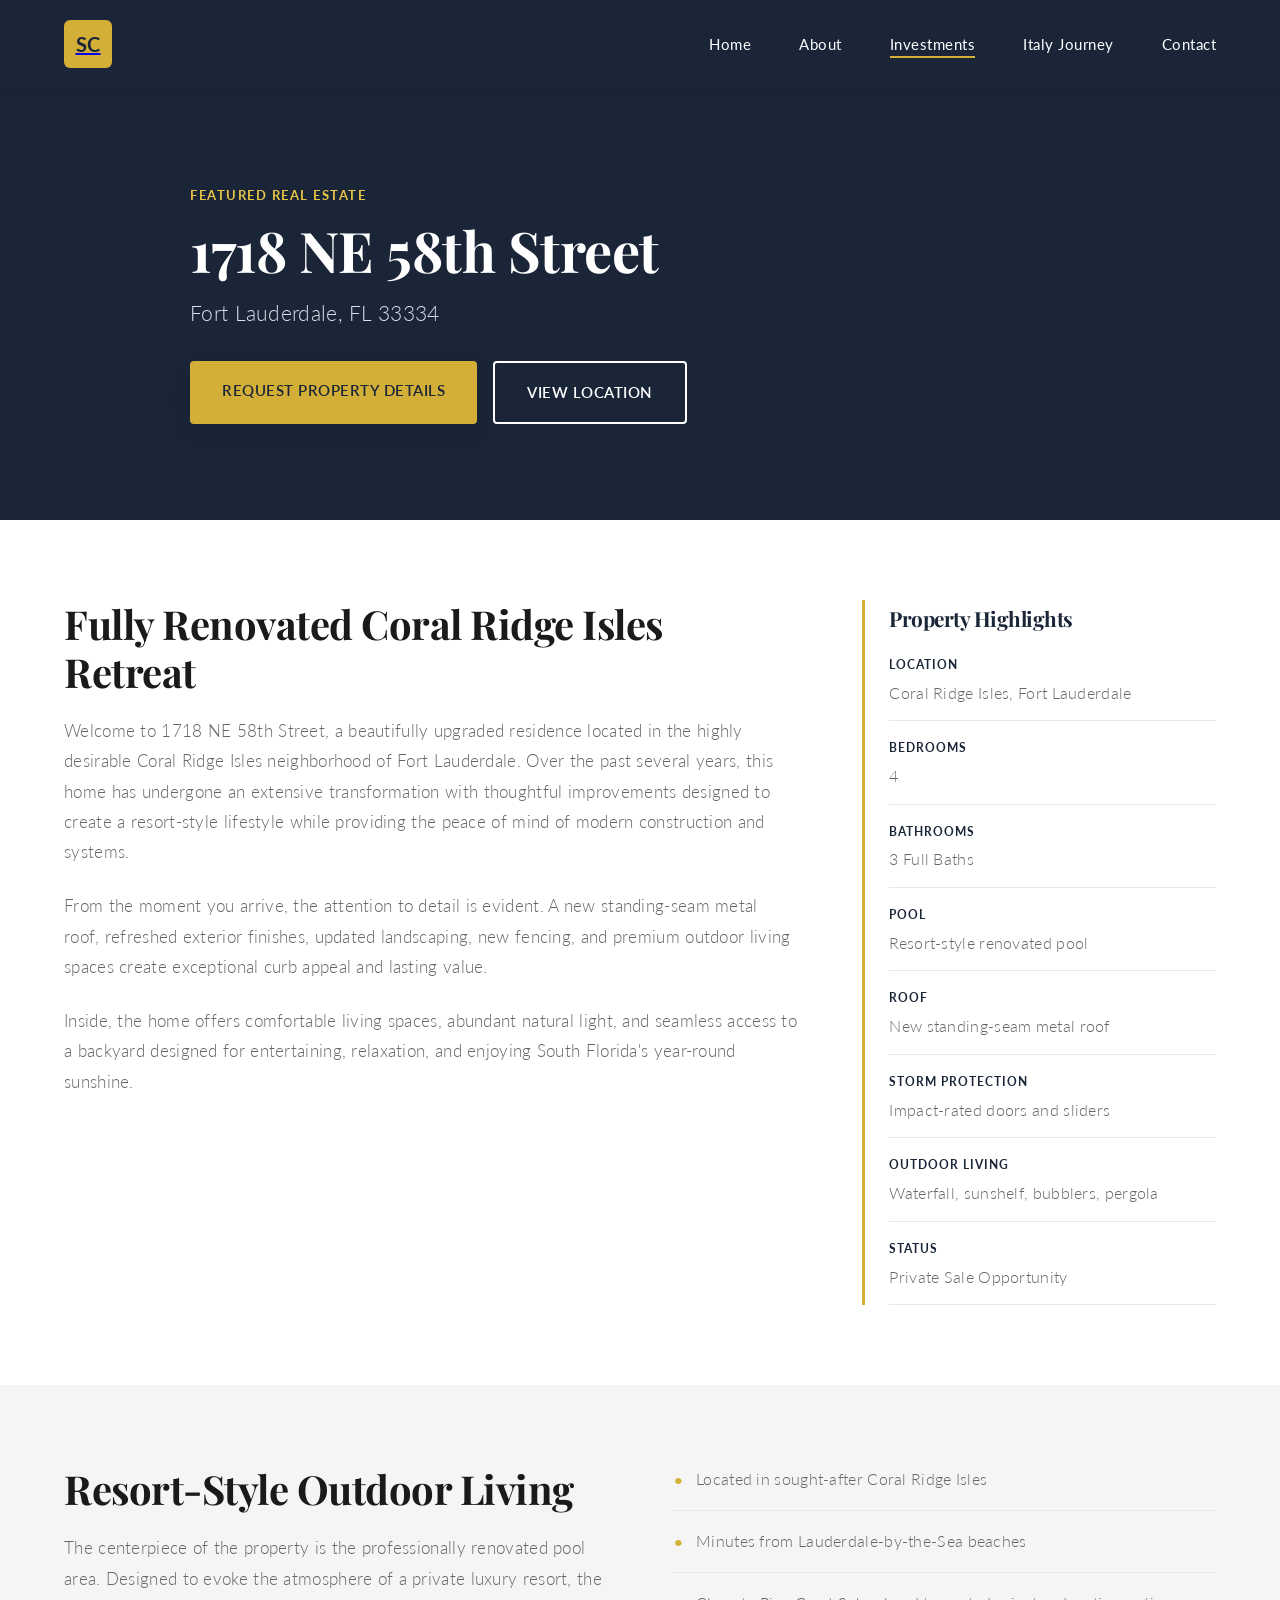
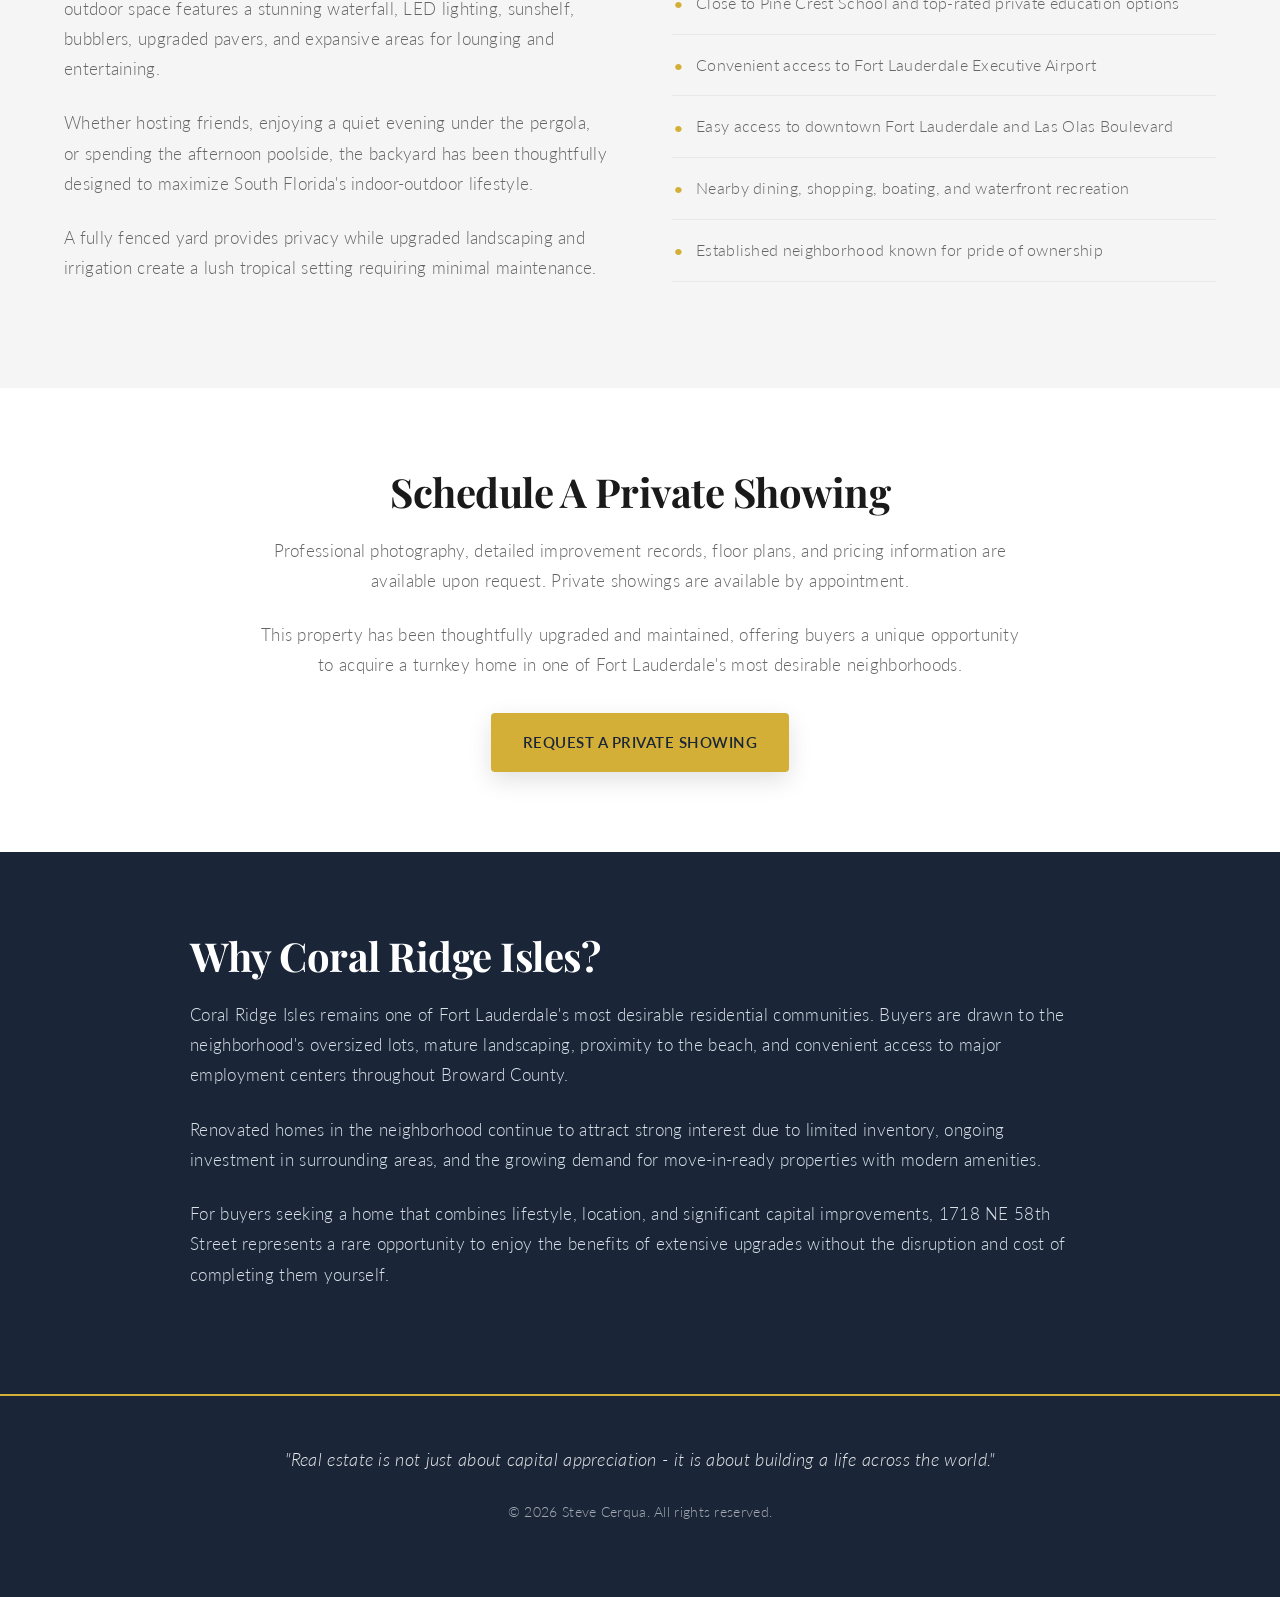
==== 1718-ne-58th-street.html @ 85df6f7d "Refine featured property page" ====
<!DOCTYPE html>
<html lang="en">
<head>
    <meta charset="UTF-8">
    <meta name="viewport" content="width=device-width, initial-scale=1.0">
    <meta name="description" content="Featured real estate at 1718 NE 58th Street, Fort Lauderdale, FL 33334.">
    <title>1718 NE 58th Street | Fort Lauderdale, FL</title>
    <link rel="stylesheet" href="style.css">
    <link href="https://fonts.googleapis.com/css2?family=Playfair+Display:wght@600;700&family=Lato:wght@300;400;700&display=swap" rel="stylesheet">
</head>
<body>
<header class="header">
    <nav class="navbar" aria-label="Main navigation">
        <a href="index.html" class="logo" aria-label="Steve Cerqua home"><span class="logo-text">SC</span></a>
        <ul class="nav-menu">
            <li><a href="index.html" class="nav-link">Home</a></li>
            <li><a href="about.html" class="nav-link">About</a></li>
            <li><a href="investments.html" class="nav-link active">Investments</a></li>
            <li><a href="italy.html" class="nav-link">Italy Journey</a></li>
            <li><a href="contact.html" class="nav-link">Contact</a></li>
        </ul>
    </nav>
</header>
<main>
    <section class="property-hero">
        <div class="section-container property-hero-content">
            <p class="eyebrow">Featured Real Estate</p>
            <h1>1718 NE 58th Street</h1>
            <p class="property-address">Fort Lauderdale, FL 33334</p>
            <div class="property-actions">
                <a href="mailto:scerqua@gmail.com?subject=Inquiry%20for%201718%20NE%2058th%20Street" class="btn btn-primary">Request Property Details</a>
                <a href="https://www.google.com/maps/search/?api=1&query=1718+NE+58th+Street%2C+Fort+Lauderdale%2C+FL+33334" class="btn btn-secondary" target="_blank" rel="noopener noreferrer">View Location</a>
            </div>
        </div>
    </section>
    <section class="property-overview">
        <div class="section-container property-overview-grid">
            <div>
                <h2>Fully Renovated Coral Ridge Isles Retreat</h2>
                <p>Welcome to 1718 NE 58th Street, a beautifully upgraded residence located in the highly desirable Coral Ridge Isles neighborhood of Fort Lauderdale. Over the past several years, this home has undergone an extensive transformation with thoughtful improvements designed to create a resort-style lifestyle while providing the peace of mind of modern construction and systems.</p>
                <p>From the moment you arrive, the attention to detail is evident. A new standing-seam metal roof, refreshed exterior finishes, updated landscaping, new fencing, and premium outdoor living spaces create exceptional curb appeal and lasting value.</p>
                <p>Inside, the home offers comfortable living spaces, abundant natural light, and seamless access to a backyard designed for entertaining, relaxation, and enjoying South Florida's year-round sunshine.</p>
            </div>
            <aside class="property-facts" aria-label="Property facts">
                <h3>Property Highlights</h3>
                <dl>
                    <div><dt>Location</dt><dd>Coral Ridge Isles, Fort Lauderdale</dd></div>
                    <div><dt>Bedrooms</dt><dd>4</dd></div>
                    <div><dt>Bathrooms</dt><dd>3 Full Baths</dd></div>
                    <div><dt>Pool</dt><dd>Resort-style renovated pool</dd></div>
                    <div><dt>Roof</dt><dd>New standing-seam metal roof</dd></div>
                    <div><dt>Storm Protection</dt><dd>Impact-rated doors and sliders</dd></div>
                    <div><dt>Outdoor Living</dt><dd>Waterfall, sunshelf, bubblers, pergola</dd></div>
                    <div><dt>Status</dt><dd>Private Sale Opportunity</dd></div>
                </dl>
            </aside>
        </div>
    </section>
    <section class="property-location">
        <div class="section-container property-location-grid">
            <div>
<h2>Resort-Style Outdoor Living</h2>

<p>
The centerpiece of the property is the professionally renovated pool area. Designed to evoke the atmosphere of a private luxury resort, the outdoor space features a stunning waterfall, LED lighting, sunshelf, bubblers, upgraded pavers, and expansive areas for lounging and entertaining.
</p>

<p>
Whether hosting friends, enjoying a quiet evening under the pergola, or spending the afternoon poolside, the backyard has been thoughtfully designed to maximize South Florida's indoor-outdoor lifestyle.
</p>

<p>
A fully fenced yard provides privacy while upgraded landscaping and irrigation create a lush tropical setting requiring minimal maintenance.
</p>
 </div>
<ul class="location-points">
    <li>Located in sought-after Coral Ridge Isles</li>
    <li>Minutes from Lauderdale-by-the-Sea beaches</li>
    <li>Close to Pine Crest School and top-rated private education options</li>
    <li>Convenient access to Fort Lauderdale Executive Airport</li>
    <li>Easy access to downtown Fort Lauderdale and Las Olas Boulevard</li>
    <li>Nearby dining, shopping, boating, and waterfront recreation</li>
    <li>Established neighborhood known for pride of ownership</li>
</ul>
        </div>
    </section>
    <section class="property-inquiry">
        <div class="section-container property-inquiry-content">
            <h2>Schedule A Private Showing</h2>
            <p>Professional photography, detailed improvement records, floor plans, and pricing information are available upon request. Private showings are available by appointment.</p>
            <p>This property has been thoughtfully upgraded and maintained, offering buyers a unique opportunity to acquire a turnkey home in one of Fort Lauderdale's most desirable neighborhoods.</p>
            <a href="mailto:scerqua@gmail.com?subject=Private%20Showing%20Request%20for%201718%20NE%2058th%20Street" class="btn btn-primary">Request a Private Showing</a>
        </div>
    </section>

    <section class="property-investment">
        <div class="section-container property-investment-content">
            <h2>Why Coral Ridge Isles?</h2>
            <p>Coral Ridge Isles remains one of Fort Lauderdale's most desirable residential communities. Buyers are drawn to the neighborhood's oversized lots, mature landscaping, proximity to the beach, and convenient access to major employment centers throughout Broward County.</p>
            <p>Renovated homes in the neighborhood continue to attract strong interest due to limited inventory, ongoing investment in surrounding areas, and the growing demand for move-in-ready properties with modern amenities.</p>
            <p>For buyers seeking a home that combines lifestyle, location, and significant capital improvements, 1718 NE 58th Street represents a rare opportunity to enjoy the benefits of extensive upgrades without the disruption and cost of completing them yourself.</p>
        </div>
    </section>


</main>
<footer class="footer">
    <div class="section-container footer-content">
        <p class="footer-quote">"Real estate is not just about capital appreciation - it is about building a life across the world."</p>
        <p class="footer-copyright">&copy; 2026 Steve Cerqua. All rights reserved.</p>
    </div>
</footer>
</body>
</html>
---- style.css ----
/* ============================================
   MODERN LUXURY EXECUTIVE HOMEPAGE
   ============================================ */

:root {
    --primary-dark: #1a2638;
    --primary-light: #2d3e50;
    --accent-gold: #d4af37;
    --accent-light-gold: #e8c547;
    --text-dark: #1a1a1a;
    --text-light: #666666;
    --text-white: #ffffff;
    --bg-light: #f9f9f9;
    --bg-white: #ffffff;
    --border-light: #e8e8e8;
    --shadow-sm: 0 2px 8px rgba(0, 0, 0, 0.08);
    --shadow-md: 0 8px 24px rgba(0, 0, 0, 0.12);
    --shadow-lg: 0 16px 48px rgba(0, 0, 0, 0.16);
    --transition: all 0.3s cubic-bezier(0.25, 0.46, 0.45, 0.94);
}

* {
    margin: 0;
    padding: 0;
    box-sizing: border-box;
}

html {
    scroll-behavior: smooth;
}

body {
    font-family: 'Lato', -apple-system, BlinkMacSystemFont, 'Segoe UI', sans-serif;
    line-height: 1.8;
    color: var(--text-dark);
    background: var(--bg-white);
    font-weight: 300;
    letter-spacing: 0.3px;
}

/* ============================================
   TYPOGRAPHY
   ============================================ */

h1, h2, h3, h4, h5, h6 {
    font-family: 'Playfair Display', serif;
    font-weight: 700;
    letter-spacing: -0.5px;
    color: var(--text-dark);
}

h1 {
    font-size: 3.5rem;
    line-height: 1.1;
    margin-bottom: 1.5rem;
    font-weight: 700;
}

h2 {
    font-size: 2.5rem;
    line-height: 1.2;
    margin-bottom: 2rem;
    font-weight: 700;
}

h3 {
    font-size: 1.5rem;
    margin-bottom: 1rem;
    font-weight: 700;
}

p {
    color: var(--text-light);
    margin-bottom: 1.5rem;
}

/* ============================================
   HEADER & NAVIGATION
   ============================================ */

.header {
    background: var(--primary-dark);
    position: sticky;
    top: 0;
    z-index: 1000;
    box-shadow: var(--shadow-sm);
}

.navbar {
    display: flex;
    justify-content: space-between;
    align-items: center;
    padding: 1.25rem 4rem;
    max-width: 1400px;
    margin: 0 auto;
}

.logo {
    display: flex;
    align-items: center;
    justify-content: center;
    width: 48px;
    height: 48px;
    background: var(--accent-gold);
    border-radius: 6px;
    font-weight: 700;
    cursor: pointer;
    transition: var(--transition);
}

.logo:hover {
    background: var(--accent-light-gold);
    transform: translateY(-2px);
    box-shadow: var(--shadow-md);
}

.logo-text {
    color: var(--primary-dark);
    font-size: 1.25rem;
    letter-spacing: 0.5px;
}

.nav-menu {
    display: flex;
    list-style: none;
    gap: 3rem;
    align-items: center;
}

.nav-link {
    color: var(--text-white);
    text-decoration: none;
    font-size: 0.95rem;
    font-weight: 400;
    letter-spacing: 0.5px;
    position: relative;
    transition: var(--transition);
}

.nav-link::after {
    content: '';
    position: absolute;
    bottom: -5px;
    left: 0;
    width: 0;
    height: 2px;
    background: var(--accent-gold);
    transition: var(--transition);
}

.nav-link:hover::after,
.nav-link.active::after {
    width: 100%;
}

.nav-link:hover {
    color: var(--accent-gold);
}

/* ============================================
   HERO SECTION
   ============================================ */

.hero {
    background: linear-gradient(135deg, #f9f9f9 0%, #ffffff 100%);
    padding: 6rem 4rem;
    min-height: 100vh;
    display: flex;
    align-items: center;
    justify-content: center;
}

.hero-content {
    display: grid;
    grid-template-columns: 1fr 1fr;
    gap: 4rem;
    max-width: 1400px;
    width: 100%;
    align-items: center;
}

.hero-text {
    z-index: 10;
}

.tagline {
    font-size: 0.9rem;
    font-weight: 400;
    letter-spacing: 2px;
    text-transform: uppercase;
    color: var(--accent-gold);
    margin-bottom: 1rem;
}

.subtitle {
    font-size: 1.3rem;
    line-height: 1.6;
    color: var(--text-dark);
    margin-bottom: 1.5rem;
    font-weight: 400;
}

.description {
    font-size: 1.05rem;
    line-height: 1.9;
    color: var(--text-light);
    margin-bottom: 2.5rem;
    max-width: 550px;
}

.hero-buttons {
    display: flex;
    gap: 1.5rem;
    flex-wrap: wrap;
    margin-top: 2.5rem;
}

.btn {
    display: inline-block;
    padding: 1rem 2rem;
    font-size: 0.95rem;
    font-weight: 600;
    letter-spacing: 0.5px;
    text-decoration: none;
    border-radius: 4px;
    transition: var(--transition);
    cursor: pointer;
    border: none;
    text-transform: uppercase;
}

.btn-primary {
    background: var(--accent-gold);
    color: var(--primary-dark);
    box-shadow: var(--shadow-md);
}

.btn-primary:hover {
    background: var(--accent-light-gold);
    transform: translateY(-3px);
    box-shadow: var(--shadow-lg);
}

.btn-secondary {
    background: transparent;
    color: var(--primary-dark);
    border: 2px solid var(--primary-dark);
}

.btn-secondary:hover {
    background: var(--primary-dark);
    color: var(--text-white);
    transform: translateY(-3px);
}

.hero-image-container {
    position: relative;
    display: flex;
    justify-content: center;
    align-items: center;
}

.image-frame {
    position: relative;
    width: 100%;
    aspect-ratio: 3 / 4;
    max-width: 380px;
}

.image-frame::before {
    content: '';
    position: absolute;
    inset: 0;
    background: var(--accent-gold);
    transform: translate(12px, 12px);
    z-index: -1;
}

.image-frame::after {
    content: '';
    position: absolute;
    inset: -3px;
    border: 2px solid var(--accent-gold);
    opacity: 0.3;
    z-index: -1;
}

.hero-image {
    width: 100%;
    height: 100%;
    object-fit: cover;
    border-radius: 2px;
    box-shadow: var(--shadow-lg);
    display: block;
}

/* ============================================
   SECTIONS
   ============================================ */

.section-container {
    max-width: 1200px;
    margin: 0 auto;
}

.about, .expertise, .ventures {
    padding: 5rem 4rem;
}

.about {
    background: var(--bg-white);
}

.expertise {
    background: #f5f5f5;
}

.ventures {
    background: var(--bg-white);
}

.section-title {
    font-size: 2.5rem;
    text-align: center;
    margin-bottom: 3rem;
    position: relative;
    padding-bottom: 1.5rem;
}

.section-title::after {
    content: '';
    position: absolute;
    bottom: 0;
    left: 50%;
    transform: translateX(-50%);
    width: 60px;
    height: 3px;
    background: var(--accent-gold);
}

/* ============================================
   ABOUT SECTION
   ============================================ */

.about-intro {
    font-size: 1.2rem;
    font-weight: 400;
    color: var(--text-dark);
    margin-bottom: 2rem;
    line-height: 1.9;
}

.about-content p {
    font-size: 1rem;
    line-height: 1.9;
}

/* ============================================
   EXPERTISE SECTION
   ============================================ */

.expertise-grid {
    display: grid;
    grid-template-columns: repeat(auto-fit, minmax(280px, 1fr));
    gap: 2rem;
}

.expertise-card {
    background: var(--bg-white);
    padding: 2.5rem;
    border-radius: 8px;
    text-align: center;
    box-shadow: var(--shadow-sm);
    transition: var(--transition);
    border-top: 3px solid transparent;
}

.expertise-card:hover {
    border-top-color: var(--accent-gold);
    transform: translateY(-8px);
    box-shadow: var(--shadow-md);
}

.expertise-icon {
    font-size: 2.5rem;
    margin-bottom: 1rem;
    display: block;
}

.expertise-card h3 {
    font-size: 1.3rem;
    margin-bottom: 1rem;
    color: var(--primary-dark);
}

.expertise-card p {
    font-size: 0.95rem;
    line-height: 1.8;
    color: var(--text-light);
}

/* ============================================
   VENTURES SECTION
   ============================================ */

.ventures-grid {
    display: grid;
    grid-template-columns: repeat(auto-fit, minmax(320px, 1fr));
    gap: 2.5rem;
}

.venture-card {
    background: linear-gradient(135deg, var(--bg-white) 0%, #fafafa 100%);
    padding: 3rem;
    border-radius: 8px;
    box-shadow: var(--shadow-sm);
    transition: var(--transition);
    position: relative;
    overflow: hidden;
}

.venture-card::before {
    content: '';
    position: absolute;
    top: 0;
    left: 0;
    width: 4px;
    height: 100%;
    background: var(--accent-gold);
    transition: var(--transition);
}

.venture-card:hover {
    transform: translateY(-8px);
    box-shadow: var(--shadow-md);
}

.venture-card:hover::before {
    width: 100%;
    opacity: 0.05;
}

.venture-card h3 {
    font-size: 1.4rem;
    margin-bottom: 0.5rem;
    color: var(--primary-dark);
}

.location-subtitle {
    font-size: 0.85rem;
    color: var(--accent-gold);
    text-transform: uppercase;
    letter-spacing: 1px;
    margin-bottom: 1.5rem;
    font-weight: 600;
}

.venture-card p {
    font-size: 0.95rem;
    line-height: 1.8;
    color: var(--text-light);
}

/* ============================================
   CTA SECTION
   ============================================ */

.cta-section {
    background: linear-gradient(135deg, var(--primary-dark) 0%, var(--primary-light) 100%);
    padding: 4rem;
    text-align: center;
}

.cta-content {
    max-width: 800px;
    margin: 0 auto;
}

.cta-content h2 {
    color: var(--text-white);
    margin-bottom: 1rem;
}

.cta-content p {
    color: rgba(255, 255, 255, 0.8);
    font-size: 1.1rem;
    margin-bottom: 2rem;
}

/* ============================================
   FOOTER
   ============================================ */

.footer {
    background: var(--primary-dark);
    color: var(--text-white);
    padding: 3rem 4rem;
    border-top: 2px solid var(--accent-gold);
}

.footer-content {
    text-align: center;
}

.footer-quote {
    font-size: 1.1rem;
    font-style: italic;
    color: rgba(255, 255, 255, 0.9);
    margin-bottom: 1.5rem;
    line-height: 1.8;
}

.footer-copyright {
    font-size: 0.9rem;
    color: rgba(255, 255, 255, 0.6);
}

/* ============================================
   PAGE HERO SECTIONS
   ============================================ */

.page-hero {
    background: linear-gradient(135deg, var(--primary-light) 0%, var(--primary-dark) 100%);
    padding: 4rem;
    text-align: center;
    color: var(--text-white);
    min-height: 300px;
    display: flex;
    align-items: center;
    justify-content: center;
}

.page-hero h1 {
    color: var(--text-white);
    margin-bottom: 1rem;
    font-size: 2.8rem;
}

.page-subtitle {
    font-size: 1.2rem;
    color: rgba(255, 255, 255, 0.9);
    max-width: 700px;
    margin: 0 auto;
    line-height: 1.8;
}

/* ============================================
   ABOUT PAGE STYLES
   ============================================ */

.about-main {
    padding: 5rem 4rem;
    background: var(--bg-white);
}

.about-grid {
    display: grid;
    grid-template-columns: 1fr 1fr;
    gap: 3rem;
    max-width: 1200px;
    margin: 0 auto;
}

.about-text {
    flex: 1;
}

.about-text h2 {
    font-size: 1.8rem;
    margin-bottom: 1.5rem;
    color: var(--primary-dark);
}

.about-text p {
    margin-bottom: 1.5rem;
    line-height: 1.9;
    font-size: 1rem;
}

.expertise-list {
    list-style: none;
    margin: 2rem 0;
    padding-left: 0;
}

.expertise-list li {
    padding-left: 1.5rem;
    margin-bottom: 0.8rem;
    position: relative;
    line-height: 1.6;
    color: var(--text-light);
}

.expertise-list li::before {
    content: '';
    position: absolute;
    left: 0;
    top: 0.6rem;
    width: 6px;
    height: 6px;
    background: var(--accent-gold);
    border-radius: 50%;
}

/* ============================================
   TIMELINE STYLES
   ============================================ */

.timeline-section {
    padding: 5rem 4rem;
    background: #f9f9f9;
}

.timeline {
    position: relative;
    max-width: 1000px;
    margin: 0 auto;
}

.timeline::before {
    content: '';
    position: absolute;
    left: 50%;
    transform: translateX(-50%);
    width: 3px;
    height: 100%;
    background: var(--accent-gold);
    top: 0;
}

.timeline-item {
    margin-bottom: 3rem;
    display: grid;
    grid-template-columns: 1fr 1fr;
    gap: 2rem;
    align-items: center;
}

.timeline-item:nth-child(even) {
    direction: rtl;
}

.timeline-item:nth-child(even) > div {
    direction: ltr;
}

.timeline-marker {
    height: 20px;
    width: 20px;
    background: var(--accent-gold);
    border-radius: 50%;
    box-shadow: 0 0 0 6px rgba(212, 175, 55, 0.1);
    grid-column: 1 / -1;
    justify-self: center;
}

.timeline-content {
    background: var(--bg-white);
    padding: 2rem;
    border-radius: 8px;
    box-shadow: var(--shadow-sm);
}

.timeline-content h3 {
    font-size: 1.3rem;
    color: var(--primary-dark);
    margin-bottom: 0.5rem;
}

.timeline-period {
    font-size: 0.85rem;
    color: var(--accent-gold);
    text-transform: uppercase;
    letter-spacing: 1px;
    margin-bottom: 1rem;
    font-weight: 600;
}

.timeline-content p {
    font-size: 0.95rem;
    line-height: 1.8;
    color: var(--text-light);
}

/* ============================================
   VALUES SECTION
   ============================================ */

.values-section {
    padding: 5rem 4rem;
    background: var(--bg-white);
}

.values-grid {
    display: grid;
    grid-template-columns: repeat(auto-fit, minmax(280px, 1fr));
    gap: 2rem;
}

.value-card {
    background: #f9f9f9;
    padding: 2rem;
    border-radius: 8px;
    border-left: 4px solid var(--accent-gold);
    transition: var(--transition);
}

.value-card:hover {
    transform: translateY(-6px);
    box-shadow: var(--shadow-md);
    background: var(--bg-white);
}

.value-card h3 {
    font-size: 1.2rem;
    margin-bottom: 1rem;
    color: var(--primary-dark);
}

.value-card p {
    font-size: 0.95rem;
    line-height: 1.8;
    color: var(--text-light);
}

/* ============================================
   INVESTMENTS PAGE
   ============================================ */

.investment-philosophy {
    padding: 5rem 4rem;
    background: var(--bg-white);
}

.philosophy-content {
    max-width: 900px;
    margin: 0 auto;
}

.philosophy-content p {
    font-size: 1.05rem;
    line-height: 1.9;
    margin-bottom: 1.5rem;
}

.markets-section {
    padding: 5rem 4rem;
    background: #f9f9f9;
}

.markets-grid {
    display: grid;
    grid-template-columns: repeat(auto-fit, minmax(320px, 1fr));
    gap: 2.5rem;
}

.market-card {
    background: var(--bg-white);
    border-radius: 8px;
    overflow: hidden;
    box-shadow: var(--shadow-sm);
    transition: var(--transition);
}

.market-card:hover {
    transform: translateY(-8px);
    box-shadow: var(--shadow-md);
}

.market-header {
    background: linear-gradient(135deg, var(--primary-dark) 0%, var(--primary-light) 100%);
    color: var(--text-white);
    padding: 2rem;
    display: flex;
    justify-content: space-between;
    align-items: center;
}

.market-header h3 {
    color: var(--text-white);
    margin: 0;
    font-size: 1.5rem;
}

.market-badge {
    background: var(--accent-gold);
    color: var(--primary-dark);
    padding: 0.4rem 0.8rem;
    border-radius: 20px;
    font-size: 0.8rem;
    font-weight: 600;
    text-transform: uppercase;
    letter-spacing: 0.5px;
}

.market-content {
    padding: 2rem;
}

.market-content h4 {
    font-size: 1rem;
    color: var(--primary-dark);
    margin-top: 1.5rem;
    margin-bottom: 0.5rem;
    font-weight: 600;
}

.market-content h4:first-child {
    margin-top: 0;
}

.market-content p {
    font-size: 0.95rem;
    line-height: 1.8;
    color: var(--text-light);
}

.investment-list {
    list-style: none;
    padding-left: 0;
    margin-bottom: 1.5rem;
}

.investment-list li {
    padding-left: 1.5rem;
    margin-bottom: 0.6rem;
    position: relative;
    font-size: 0.95rem;
    line-height: 1.6;
    color: var(--text-light);
}

.investment-list li::before {
    content: '→';
    position: absolute;
    left: 0;
    color: var(--accent-gold);
    font-weight: bold;
}

.investment-principles {
    padding: 5rem 4rem;
    background: var(--bg-white);
}

.principles-grid {
    display: grid;
    grid-template-columns: repeat(auto-fit, minmax(280px, 1fr));
    gap: 2rem;
}

.principle-card {
    background: linear-gradient(135deg, #f9f9f9 0%, var(--bg-white) 100%);
    padding: 2rem;
    border-radius: 8px;
    box-shadow: var(--shadow-sm);
    border-top: 3px solid var(--accent-gold);
    transition: var(--transition);
}

.principle-card:hover {
    transform: translateY(-6px);
    box-shadow: var(--shadow-md);
}

.principle-card h3 {
    font-size: 1.2rem;
    margin-bottom: 1rem;
    color: var(--primary-dark);
}

.principle-card p {
    font-size: 0.95rem;
    line-height: 1.8;
    color: var(--text-light);
}

.investment-strategy {
    padding: 5rem 4rem;
    background: #f9f9f9;
}

.strategy-content {
    max-width: 900px;
    margin: 0 auto;
}

.strategy-content p {
    font-size: 1rem;
    line-height: 1.9;
    margin-bottom: 1.5rem;
}

.strategy-list {
    list-style: none;
    padding-left: 0;
}

.strategy-list li {
    padding-left: 2rem;
    margin-bottom: 1rem;
    position: relative;
    line-height: 1.8;
    color: var(--text-light);
}

.strategy-list li::before {
    content: '✓';
    position: absolute;
    left: 0;
    color: var(--accent-gold);
    font-weight: bold;
    font-size: 1.2rem;
}

.strategy-list strong {
    color: var(--text-dark);
}

/* ============================================
    FEATURED PROPERTY
    ============================================ */

.featured-property-section { padding: 5rem 4rem; background: var(--primary-dark); }
.featured-property-layout { display: flex; align-items: center; justify-content: space-between; gap: 3rem; }
.featured-property-layout h2, .featured-property-layout p { color: var(--text-white); }
.featured-property-layout .eyebrow, .property-hero .eyebrow { color: var(--accent-light-gold); font-size: 0.8rem; font-weight: 700; letter-spacing: 1.5px; text-transform: uppercase; margin-bottom: 0.75rem; }
.featured-property-layout h2 { margin-bottom: 0.75rem; }
.featured-property-address { font-family: 'Playfair Display', serif; font-size: 1.25rem; line-height: 1.5; margin-bottom: 1.25rem; }
.featured-property-layout p:last-child { max-width: 700px; margin-bottom: 0; color: #d9e0e8; }
.property-hero { background: var(--primary-dark); color: var(--text-white); padding: 6rem 4rem; }
.property-hero-content { max-width: 900px; }
.property-hero h1 { color: var(--text-white); max-width: 850px; margin-bottom: 1rem; }
.property-address { color: #d9e0e8; font-size: 1.3rem; line-height: 1.55; margin-bottom: 2rem; }
.property-actions { display: flex; flex-wrap: wrap; gap: 1rem; }
.property-actions .btn-secondary { color: var(--text-white); border-color: var(--text-white); }
.property-actions .btn-secondary:hover { background: var(--text-white); color: var(--primary-dark); }
.property-overview, .property-location, .property-inquiry, .property-investment { padding: 5rem 4rem; }
.property-overview, .property-inquiry { background: var(--bg-white); }
.property-location { background: #f5f5f5; }
.property-investment { background: var(--primary-dark); }
.property-overview-grid, .property-location-grid { display: grid; grid-template-columns: minmax(0, 1.35fr) minmax(280px, 0.65fr); gap: 4rem; align-items: start; }
.property-overview h2, .property-location h2, .property-inquiry h2, .property-investment h2 { margin-bottom: 1.25rem; }
.property-overview p, .property-location p, .property-inquiry p, .property-investment p { font-size: 1.05rem; }
.property-investment-content { max-width: 900px; margin: 0 auto; }
.property-investment h2 { color: var(--text-white); }
.property-investment p { color: #d9e0e8; }
.property-facts { border-left: 3px solid var(--accent-gold); padding-left: 1.5rem; }
.property-facts h3 { color: var(--primary-dark); font-size: 1.3rem; }
.property-facts dl { display: grid; gap: 1rem; }
.property-facts div { border-bottom: 1px solid var(--border-light); padding-bottom: 0.8rem; }
.property-facts dt { color: var(--primary-dark); font-size: 0.78rem; font-weight: 700; letter-spacing: 1px; text-transform: uppercase; }
.property-facts dd { color: var(--text-light); margin: 0.15rem 0 0; }
.property-location-grid { grid-template-columns: 1fr 1fr; }
.location-points { list-style: none; }
.location-points li { border-bottom: 1px solid var(--border-light); color: var(--text-light); margin-bottom: 1rem; padding: 0 0 1rem 1.5rem; position: relative; }
.location-points li::before { color: var(--accent-gold); content: '•'; font-size: 1.4rem; left: 0; line-height: 1; position: absolute; top: 0.2rem; }
.property-inquiry-content { max-width: 760px; margin: 0 auto; text-align: center; }
.property-inquiry-content .btn { margin-top: 0.5rem; }

/* ============================================
   ITALY PAGE STYLES
   ============================================ */

.italy-intro {
    padding: 3rem 4rem;
    background: var(--bg-white);
    text-align: center;
}

.intro-text {
    font-size: 1.1rem;
    line-height: 1.9;
    color: var(--text-light);
    max-width: 900px;
    margin: 0 auto;
}

.heritage-section {
    padding: 5rem 4rem;
    background: #f9f9f9;
}

.heritage-grid {
    display: grid;
    grid-template-columns: 1fr;
}

.heritage-content {
    max-width: 900px;
    margin: 0 auto;
}

.heritage-content h3 {
    font-size: 1.5rem;
    color: var(--primary-dark);
    margin-top: 2rem;
    margin-bottom: 1rem;
}

.heritage-content h3:first-child {
    margin-top: 0;
}

.heritage-content p {
    font-size: 1rem;
    line-height: 1.9;
    margin-bottom: 1.5rem;
}

.citizenship-process {
    padding: 5rem 4rem;
    background: var(--bg-white);
}

.process-content h3 {
    font-size: 1.4rem;
    color: var(--primary-dark);
    margin: 2rem 0 1.5rem 0;
}

.process-content p {
    font-size: 1rem;
    line-height: 1.9;
    margin-bottom: 1.5rem;
}

.process-highlights {
    display: grid;
    grid-template-columns: repeat(auto-fit, minmax(250px, 1fr));
    gap: 2rem;
    margin: 2rem 0;
}

.highlight-card {
    background: #f9f9f9;
    padding: 2rem;
    border-radius: 8px;
    border-left: 4px solid var(--accent-gold);
}

.highlight-card h4 {
    font-size: 1.1rem;
    color: var(--primary-dark);
    margin-bottom: 0.8rem;
}

.highlight-card p {
    font-size: 0.95rem;
    line-height: 1.8;
    color: var(--text-light);
}

.research-list {
    list-style: none;
    padding-left: 0;
    margin: 1.5rem 0;
}

.research-list li {
    padding-left: 2rem;
    margin-bottom: 0.8rem;
    position: relative;
    line-height: 1.7;
    color: var(--text-light);
}

.research-list li::before {
    content: '📄';
    position: absolute;
    left: 0;
}

.legal-complexities {
    padding: 5rem 4rem;
    background: #f9f9f9;
}

.complexity-grid {
    display: grid;
    grid-template-columns: repeat(auto-fit, minmax(280px, 1fr));
    gap: 2rem;
}

.complexity-card {
    background: var(--bg-white);
    padding: 2rem;
    border-radius: 8px;
    box-shadow: var(--shadow-sm);
    transition: var(--transition);
}

.complexity-card:hover {
    transform: translateY(-6px);
    box-shadow: var(--shadow-md);
}

.complexity-card h3 {
    font-size: 1.2rem;
    color: var(--primary-dark);
    margin-bottom: 1rem;
}

.complexity-card p {
    font-size: 0.95rem;
    line-height: 1.8;
    color: var(--text-light);
}

.cultural-dimension {
    padding: 5rem 4rem;
    background: var(--bg-white);
}

.cultural-content h3 {
    font-size: 1.3rem;
    color: var(--primary-dark);
    margin-bottom: 1.5rem;
}

.cultural-content p {
    font-size: 1rem;
    line-height: 1.9;
    margin-bottom: 1.5rem;
}

.cultural-aspects {
    display: grid;
    grid-template-columns: repeat(auto-fit, minmax(250px, 1fr));
    gap: 2rem;
    margin-top: 2rem;
}

.aspect {
    background: #f9f9f9;
    padding: 2rem;
    border-radius: 8px;
}

.aspect h4 {
    font-size: 1.1rem;
    color: var(--primary-dark);
    margin-bottom: 0.8rem;
}

.aspect p {
    font-size: 0.95rem;
    line-height: 1.8;
    color: var(--text-light);
}

.documentation-hub {
    padding: 5rem 4rem;
    background: #f9f9f9;
}

.resources-grid {
    display: grid;
    grid-template-columns: repeat(auto-fit, minmax(300px, 1fr));
    gap: 2rem;
}

.resource-card {
    background: var(--bg-white);
    padding: 2rem;
    border-radius: 8px;
    box-shadow: var(--shadow-sm);
}

.resource-card h3 {
    font-size: 1.2rem;
    color: var(--primary-dark);
    margin-bottom: 1rem;
}

.resource-card ul {
    list-style: none;
    padding-left: 0;
}

.resource-card ul li {
    padding-left: 1.5rem;
    margin-bottom: 0.6rem;
    position: relative;
    font-size: 0.95rem;
    color: var(--text-light);
    line-height: 1.6;
}

.resource-card ul li::before {
    content: '•';
    position: absolute;
    left: 0;
    color: var(--accent-gold);
    font-weight: bold;
}

.ongoing-journey {
    padding: 5rem 4rem;
    background: var(--bg-white);
}

.journey-content {
    max-width: 900px;
    margin: 0 auto;
    text-align: center;
}

.journey-content p {
    font-size: 1.05rem;
    line-height: 1.9;
    margin-bottom: 1.5rem;
}

/* ============================================
   CONTACT PAGE STYLES
   ============================================ */

.contact-main {
    padding: 5rem 4rem;
    background: var(--bg-white);
}

.contact-grid {
    display: grid;
    grid-template-columns: 1.2fr 1fr;
    gap: 3rem;
    max-width: 1200px;
    margin: 0 auto;
    align-items: start;
}

.contact-form-section h2,
.contact-info-section h2 {
    font-size: 1.8rem;
    color: var(--primary-dark);
    margin-bottom: 2rem;
}

/* ============================================
   FORM STYLES
   ============================================ */

.contact-form {
    background: #f9f9f9;
    padding: 2.5rem;
    border-radius: 8px;
}

.form-group {
    margin-bottom: 1.5rem;
}

.form-group label {
    display: block;
    font-size: 0.95rem;
    font-weight: 600;
    color: var(--text-dark);
    margin-bottom: 0.5rem;
    letter-spacing: 0.3px;
}

.form-group input,
.form-group select,
.form-group textarea {
    width: 100%;
    padding: 0.85rem;
    font-size: 0.95rem;
    border: 1px solid #d0d0d0;
    border-radius: 4px;
    font-family: 'Lato', sans-serif;
    transition: var(--transition);
    color: var(--text-dark);
}

.form-group input::placeholder,
.form-group textarea::placeholder {
    color: #999;
}

.form-group input:focus,
.form-group select:focus,
.form-group textarea:focus {
    outline: none;
    border-color: var(--accent-gold);
    box-shadow: 0 0 0 3px rgba(212, 175, 55, 0.1);
    background: var(--bg-white);
}

.form-group textarea {
    resize: vertical;
    min-height: 140px;
}

.checkbox-label {
    display: flex;
    align-items: center;
    font-weight: 400;
    cursor: pointer;
    user-select: none;
}

.checkbox-label input[type="checkbox"] {
    width: auto;
    margin-right: 0.7rem;
    cursor: pointer;
}

/* ============================================
   CONTACT INFO STYLES
   ============================================ */

.info-card {
    background: #f9f9f9;
    padding: 1.5rem;
    border-radius: 8px;
    margin-bottom: 1.5rem;
    border-left: 4px solid var(--accent-gold);
}

.info-card h3 {
    font-size: 1.1rem;
    color: var(--primary-dark);
    margin-bottom: 0.5rem;
}

.info-card p {
    font-size: 0.95rem;
    margin-bottom: 0.3rem;
}

.info-description {
    font-size: 0.85rem;
    color: #999;
    margin-top: 0.5rem;
}

.contact-link {
    color: var(--accent-gold);
    text-decoration: none;
    font-weight: 600;
    transition: var(--transition);
}

.contact-link:hover {
    color: var(--accent-light-gold);
    text-decoration: underline;
}

/* ============================================
   EXPERTISE INQUIRY SECTION
   ============================================ */

.expertise-inquiry {
    padding: 5rem 4rem;
    background: #f9f9f9;
}

.inquiry-grid {
    display: grid;
    grid-template-columns: repeat(auto-fit, minmax(280px, 1fr));
    gap: 2rem;
}

.inquiry-card {
    background: var(--bg-white);
    padding: 2rem;
    border-radius: 8px;
    box-shadow: var(--shadow-sm);
    transition: var(--transition);
}

.inquiry-card:hover {
    transform: translateY(-6px);
    box-shadow: var(--shadow-md);
    border-top: 3px solid var(--accent-gold);
}

.inquiry-card h3 {
    font-size: 1.2rem;
    color: var(--primary-dark);
    margin-bottom: 1rem;
}

.inquiry-card p {
    font-size: 0.95rem;
    line-height: 1.8;
    color: var(--text-light);
}

/* ============================================
   EXPECTATIONS SECTION
   ============================================ */

.expectations {
    padding: 5rem 4rem;
    background: var(--bg-white);
}

.expectations-content {
    max-width: 900px;
    margin: 0 auto;
}

.expectations-content h3 {
    font-size: 1.3rem;
    color: var(--primary-dark);
    margin: 2rem 0 1rem 0;
}

.expectations-content h3:first-child {
    margin-top: 0;
}

.expectations-content p {
    font-size: 0.95rem;
    line-height: 1.9;
    margin-bottom: 1.5rem;
}

/* ============================================
   SOCIAL PRESENCE SECTION
   ============================================ */

.social-presence {
    padding: 5rem 4rem;
    background: #f9f9f9;
}

.social-grid {
    display: grid;
    grid-template-columns: repeat(auto-fit, minmax(280px, 1fr));
    gap: 2rem;
}

.social-card {
    background: var(--bg-white);
    padding: 2rem;
    border-radius: 8px;
    box-shadow: var(--shadow-sm);
    text-align: center;
    transition: var(--transition);
}

.social-card:hover {
    transform: translateY(-6px);
    box-shadow: var(--shadow-md);
}

.social-card h3 {
    font-size: 1.2rem;
    color: var(--primary-dark);
    margin-bottom: 1rem;
}

.social-card p {
    font-size: 0.95rem;
    line-height: 1.8;
    color: var(--text-light);
    margin-bottom: 1.5rem;
}

.coming-soon {
    font-size: 0.85rem;
    color: #999;
    font-style: italic;
}

/* ============================================
   RESPONSIVE DESIGN
   ============================================ */

@media (max-width: 768px) {
    .navbar {
        padding: 1rem 2rem;
    }

    .nav-menu {
        gap: 1.5rem;
        font-size: 0.85rem;
    }

    .hero-content {
        grid-template-columns: 1fr;
        gap: 2rem;
        padding: 2rem 0;
    }

    .hero {
        padding: 3rem 2rem;
        min-height: auto;
    }

    h1 {
        font-size: 2.5rem;
    }

    h2 {
        font-size: 1.8rem;
    }

    .section-title {
        font-size: 1.8rem;
    }

    .about, .expertise, .ventures {
        padding: 3rem 2rem;
    }

    .hero-buttons {
        flex-direction: column;
    }

    .btn {
        width: 100%;
        text-align: center;
    }

    .image-frame {
        max-width: 100%;
        aspect-ratio: 3 / 4;
    }

    .hero-text p {
        font-size: 1rem;
    }

    /* Page Hero */
    .page-hero {
        padding: 2.5rem;
        min-height: auto;
    }

    .page-hero h1 {
        font-size: 1.8rem;
    }

    .page-subtitle {
        font-size: 1rem;
    }

    /* About Page */
    .about-grid {
        grid-template-columns: 1fr;
        gap: 2rem;
    }

    .about-main {
        padding: 3rem 2rem;
    }

    /* Timeline */
    .timeline::before {
        left: 20px;
    }

    .timeline-item {
        grid-template-columns: 1fr;
        gap: 0;
    }

    .timeline-item:nth-child(even) {
        direction: ltr;
    }

    .timeline-marker {
        grid-column: 1;
        justify-self: start;
        margin-left: 6px;
    }

    .timeline-section {
        padding: 3rem 2rem;
    }

    /* Values Section */
    .values-section {
        padding: 3rem 2rem;
    }

    .values-grid {
        grid-template-columns: 1fr;
    }

    /* Investment Pages */
    .investment-philosophy,
    .investment-principles,
    .investment-strategy,
    .property-overview,
    .property-location,
    .property-inquiry,
    .property-investment {
        padding: 3rem 2rem;
    }

    .markets-section,
    .featured-property-section,
    .property-hero {
        padding: 3rem 2rem;
    }

    .markets-grid {
        grid-template-columns: 1fr;
    }

    .process-highlights {
        grid-template-columns: 1fr;
    }

    .principles-grid {
        grid-template-columns: 1fr;
    }

    .strategy-list {
        padding-left: 0;
    }

    .featured-property-layout,
    .property-overview-grid,
    .property-location-grid {
        grid-template-columns: 1fr;
    }

    .featured-property-layout { display: grid; gap: 2rem; }
    .property-actions { flex-direction: column; }
    .property-actions .btn { width: 100%; text-align: center; }

    /* Italy Page */
    .italy-intro,
    .heritage-section,
    .citizenship-process,
    .legal-complexities,
    .cultural-dimension,
    .documentation-hub,
    .ongoing-journey {
        padding: 3rem 2rem;
    }

    .cultural-aspects {
        grid-template-columns: 1fr;
    }

    .resources-grid {
        grid-template-columns: 1fr;
    }

    /* Contact Page */
    .contact-main {
        padding: 3rem 2rem;
    }

    .contact-grid {
        grid-template-columns: 1fr;
        gap: 2rem;
    }

    .form-group input,
    .form-group select,
    .form-group textarea {
        padding: 0.75rem;
        font-size: 0.9rem;
    }

    .contact-form {
        padding: 1.5rem;
    }

    .expertise-inquiry,
    .expectations,
    .social-presence {
        padding: 3rem 2rem;
    }

    .inquiry-grid,
    .social-grid {
        grid-template-columns: 1fr;
    }

    .expectations-content {
        padding: 0;
    }

    .info-card {
        margin-bottom: 1rem;
    }

    /* General Responsive */
    .ventures-grid {
        grid-template-columns: 1fr;
    }

    .cta-section {
        padding: 2.5rem;
    }

    .footer {
        padding: 2rem;
    }
}
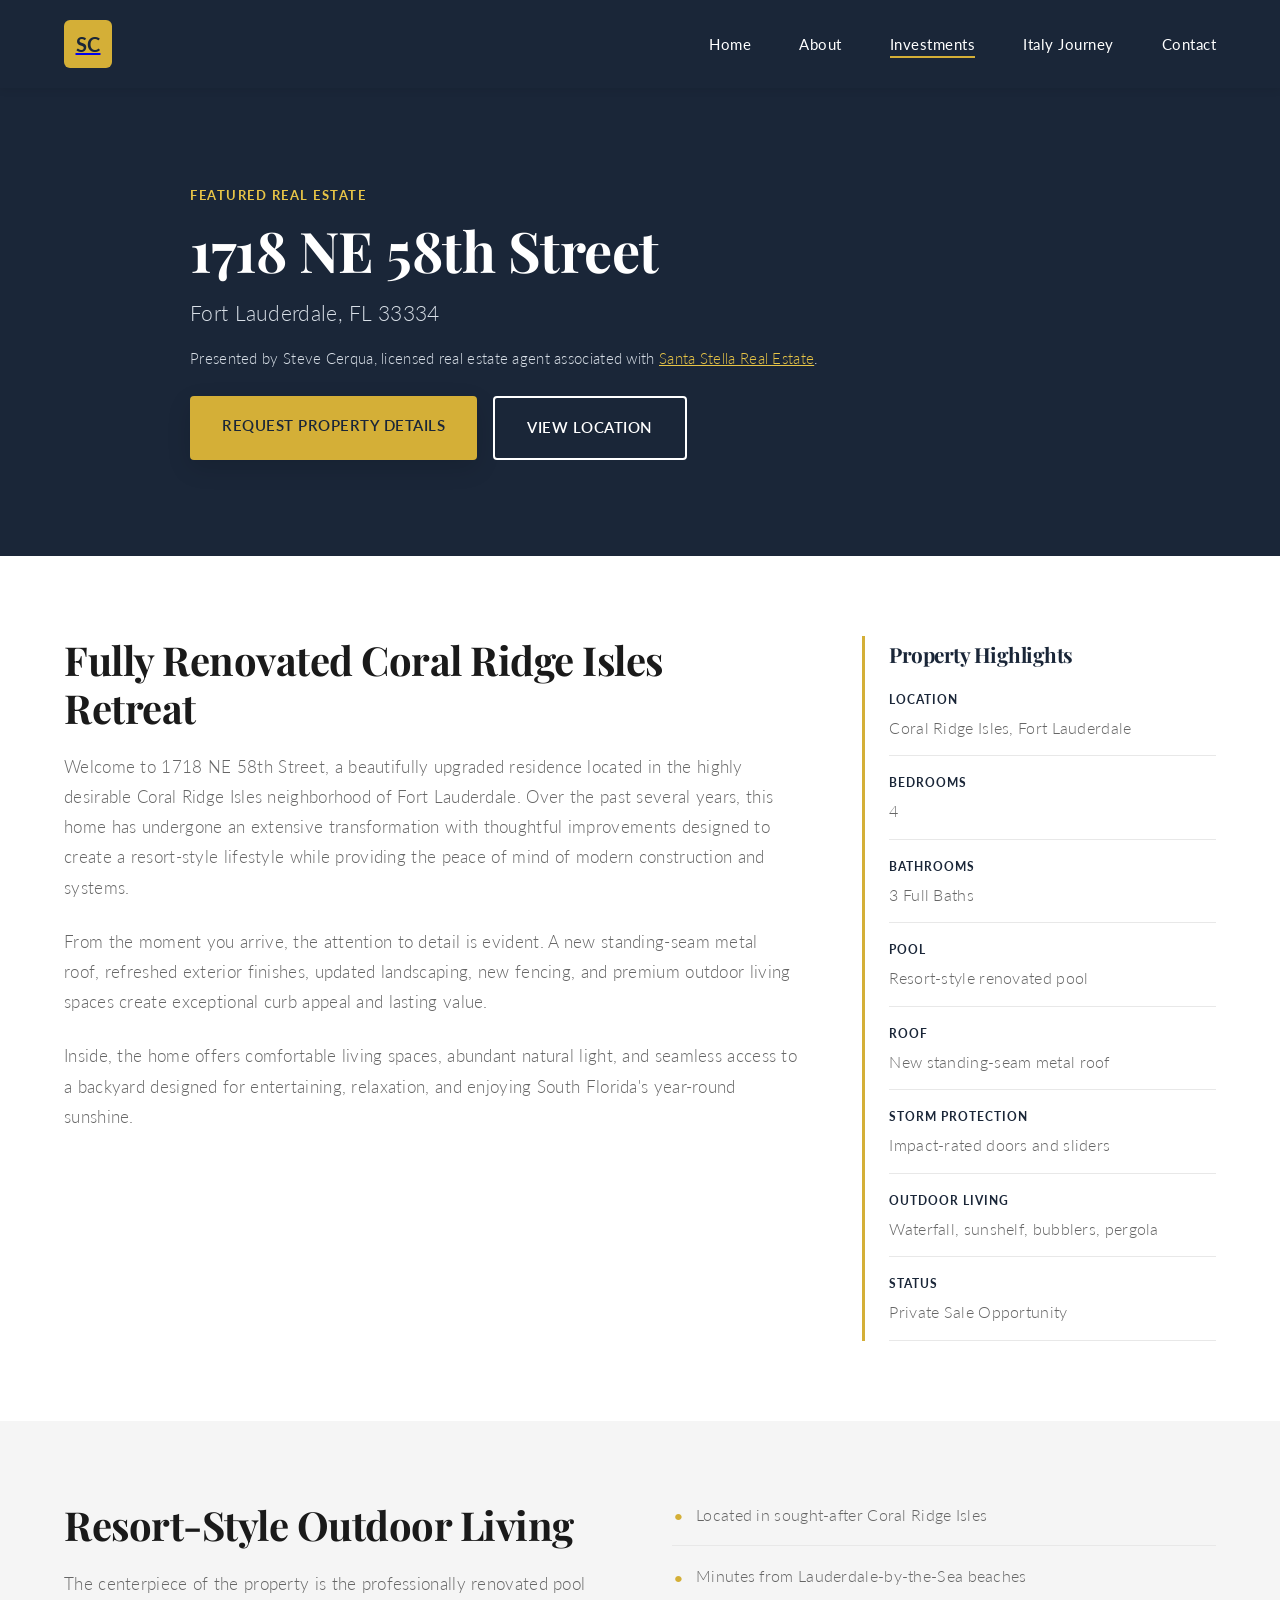
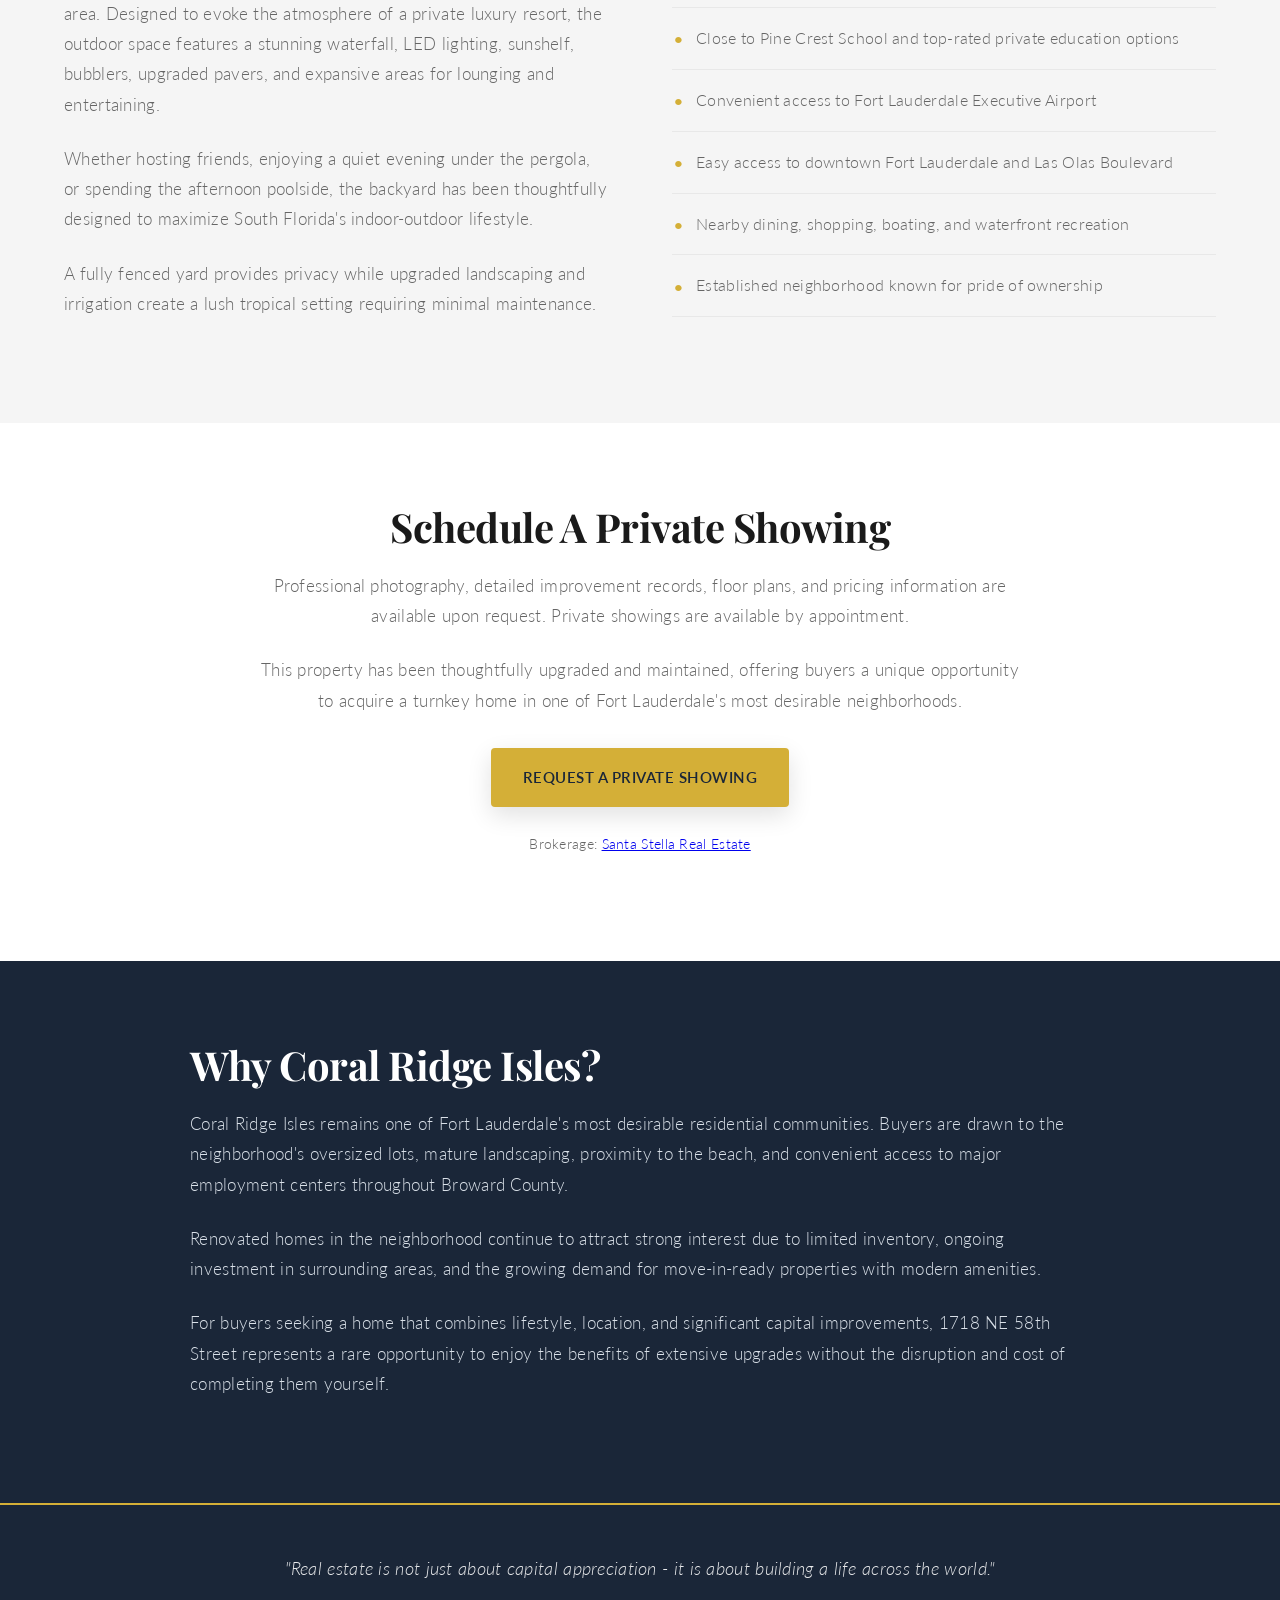
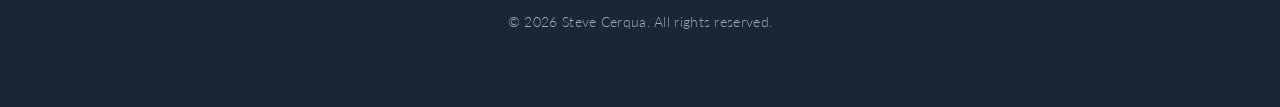
==== commit 7f6fee6e: "Add fintech and brokerage profile details" ====
--- a/1718-ne-58th-street.html
+++ b/1718-ne-58th-street.html
@@ -27,6 +27,7 @@
             <p class="eyebrow">Featured Real Estate</p>
             <h1>1718 NE 58th Street</h1>
             <p class="property-address">Fort Lauderdale, FL 33334</p>
+            <p class="property-brokerage">Presented by Steve Cerqua, licensed real estate agent associated with <a href="https://santastellarealestate.com/" target="_blank" rel="noopener noreferrer">Santa Stella Real Estate</a>.</p>
             <div class="property-actions">
                 <a href="mailto:scerqua@gmail.com?subject=Inquiry%20for%201718%20NE%2058th%20Street" class="btn btn-primary">Request Property Details</a>
                 <a href="https://www.google.com/maps/search/?api=1&query=1718+NE+58th+Street%2C+Fort+Lauderdale%2C+FL+33334" class="btn btn-secondary" target="_blank" rel="noopener noreferrer">View Location</a>
@@ -90,6 +91,7 @@
             <p>Professional photography, detailed improvement records, floor plans, and pricing information are available upon request. Private showings are available by appointment.</p>
             <p>This property has been thoughtfully upgraded and maintained, offering buyers a unique opportunity to acquire a turnkey home in one of Fort Lauderdale's most desirable neighborhoods.</p>
             <a href="mailto:scerqua@gmail.com?subject=Private%20Showing%20Request%20for%201718%20NE%2058th%20Street" class="btn btn-primary">Request a Private Showing</a>
+            <p class="brokerage-link">Brokerage: <a href="https://santastellarealestate.com/" target="_blank" rel="noopener noreferrer">Santa Stella Real Estate</a></p>
         </div>
     </section>
 
--- a/style.css
+++ b/style.css
@@ -932,6 +932,8 @@
 .property-hero-content { max-width: 900px; }
 .property-hero h1 { color: var(--text-white); max-width: 850px; margin-bottom: 1rem; }
 .property-address { color: #d9e0e8; font-size: 1.3rem; line-height: 1.55; margin-bottom: 2rem; }
+.property-brokerage { color: #d9e0e8; font-size: 0.95rem; margin-top: -1rem; }
+.property-brokerage a { color: var(--accent-light-gold); }
 .property-actions { display: flex; flex-wrap: wrap; gap: 1rem; }
 .property-actions .btn-secondary { color: var(--text-white); border-color: var(--text-white); }
 .property-actions .btn-secondary:hover { background: var(--text-white); color: var(--primary-dark); }
@@ -957,6 +959,7 @@
 .location-points li::before { color: var(--accent-gold); content: '•'; font-size: 1.4rem; left: 0; line-height: 1; position: absolute; top: 0.2rem; }
 .property-inquiry-content { max-width: 760px; margin: 0 auto; text-align: center; }
 .property-inquiry-content .btn { margin-top: 0.5rem; }
+.brokerage-link { font-size: 0.9rem !important; margin-top: 1.5rem; }
 
 /* ============================================
    ITALY PAGE STYLES
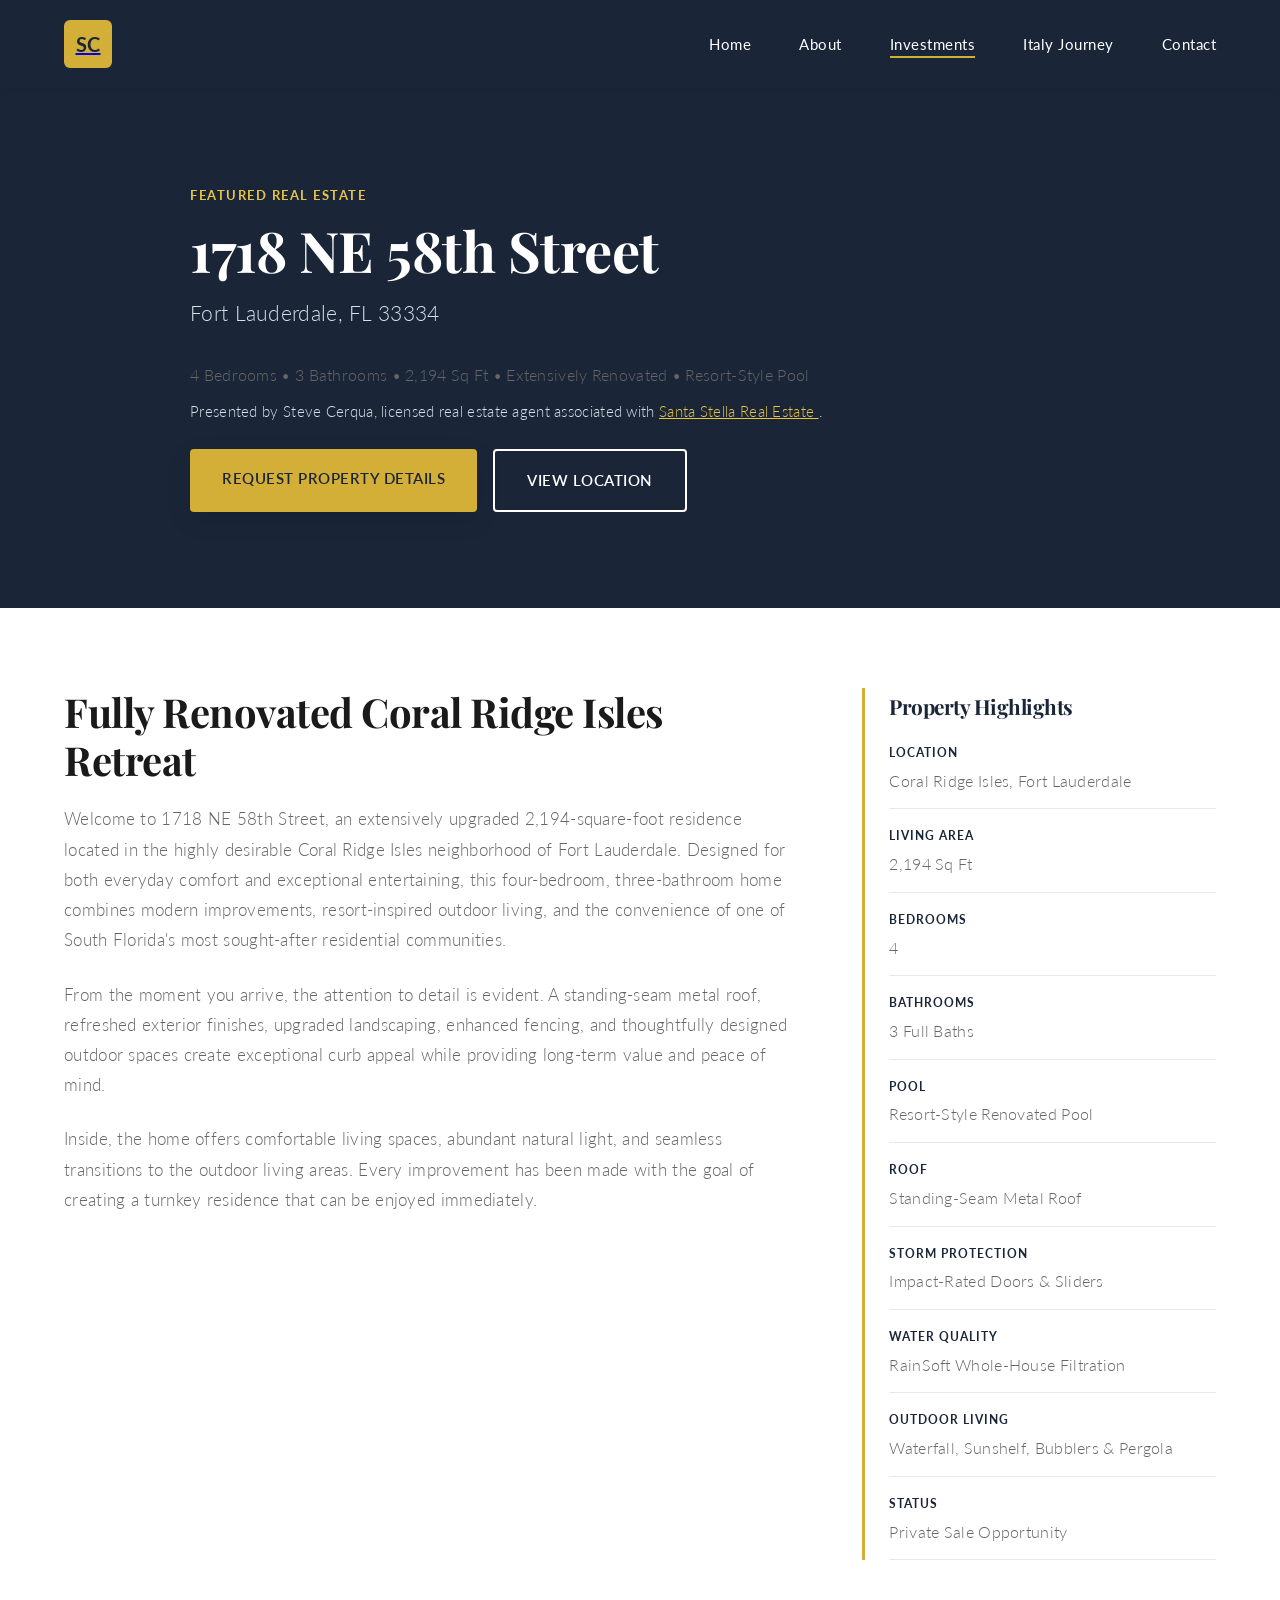
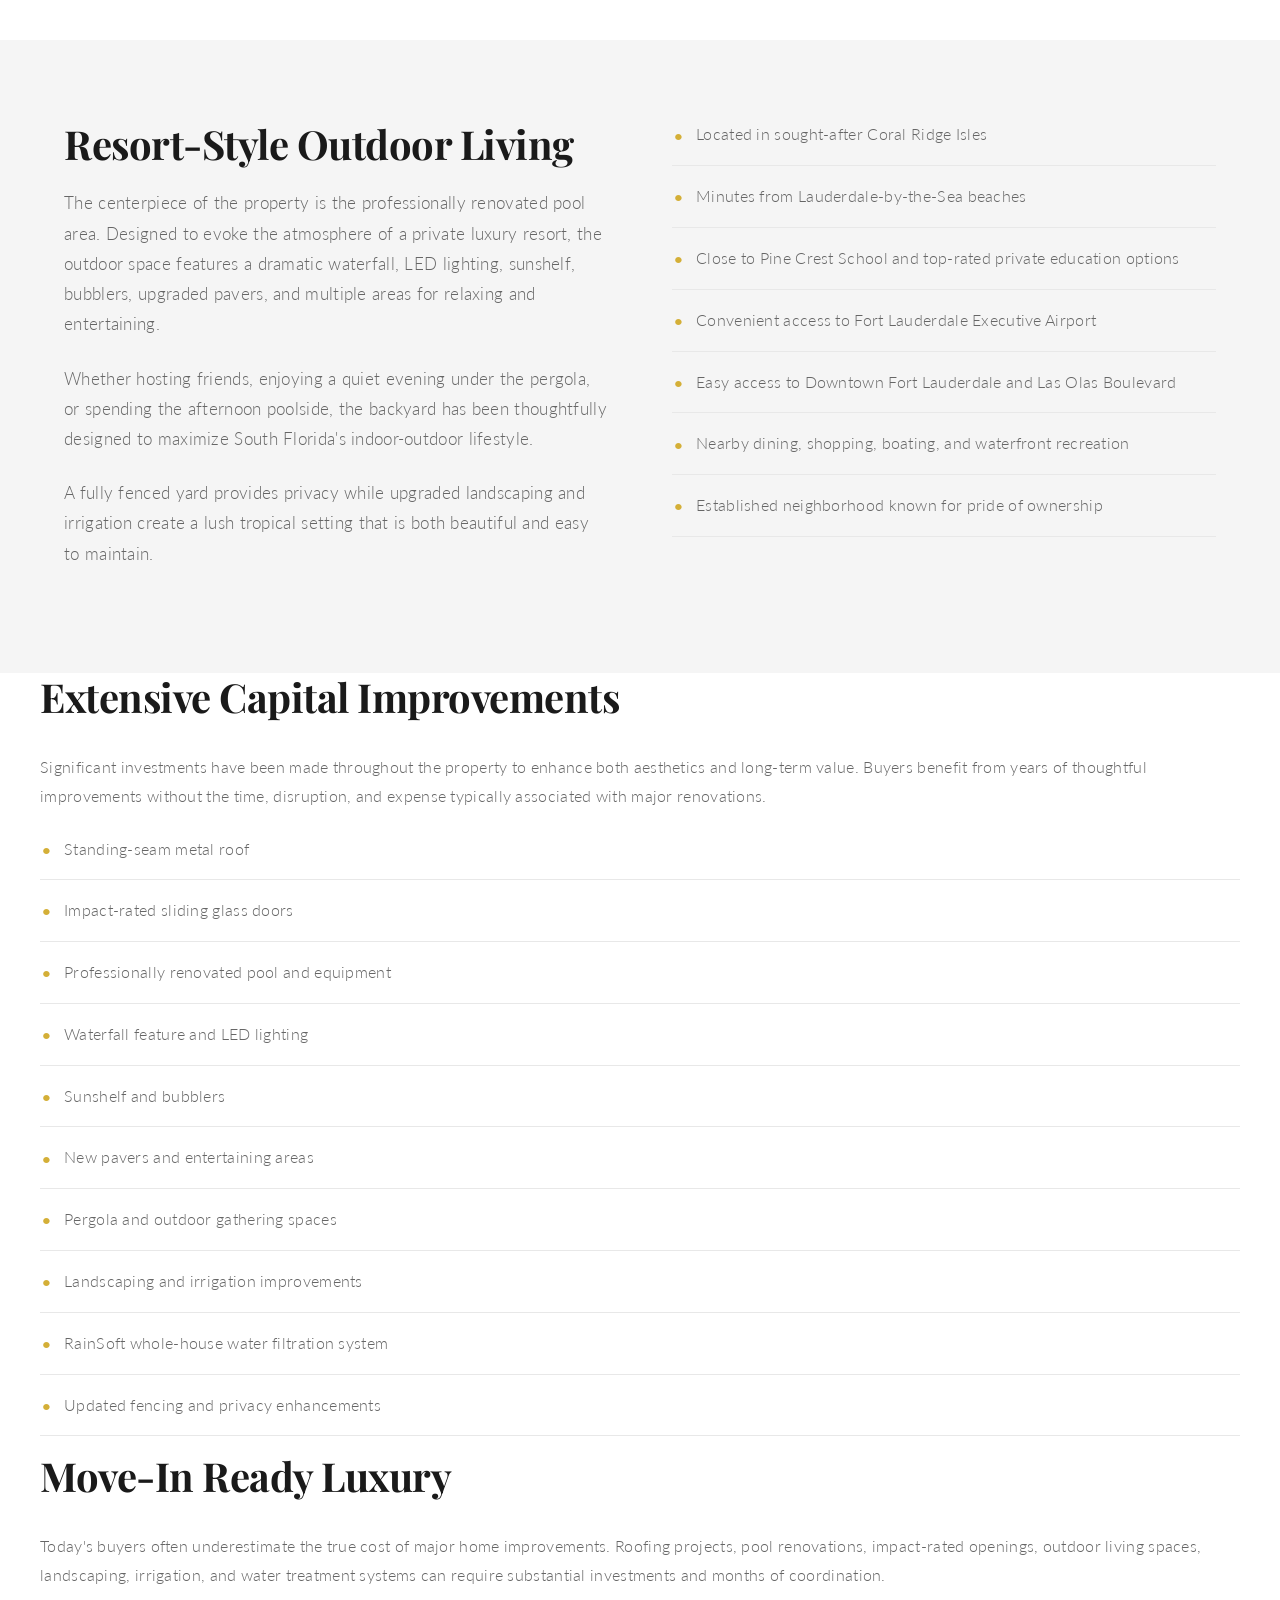
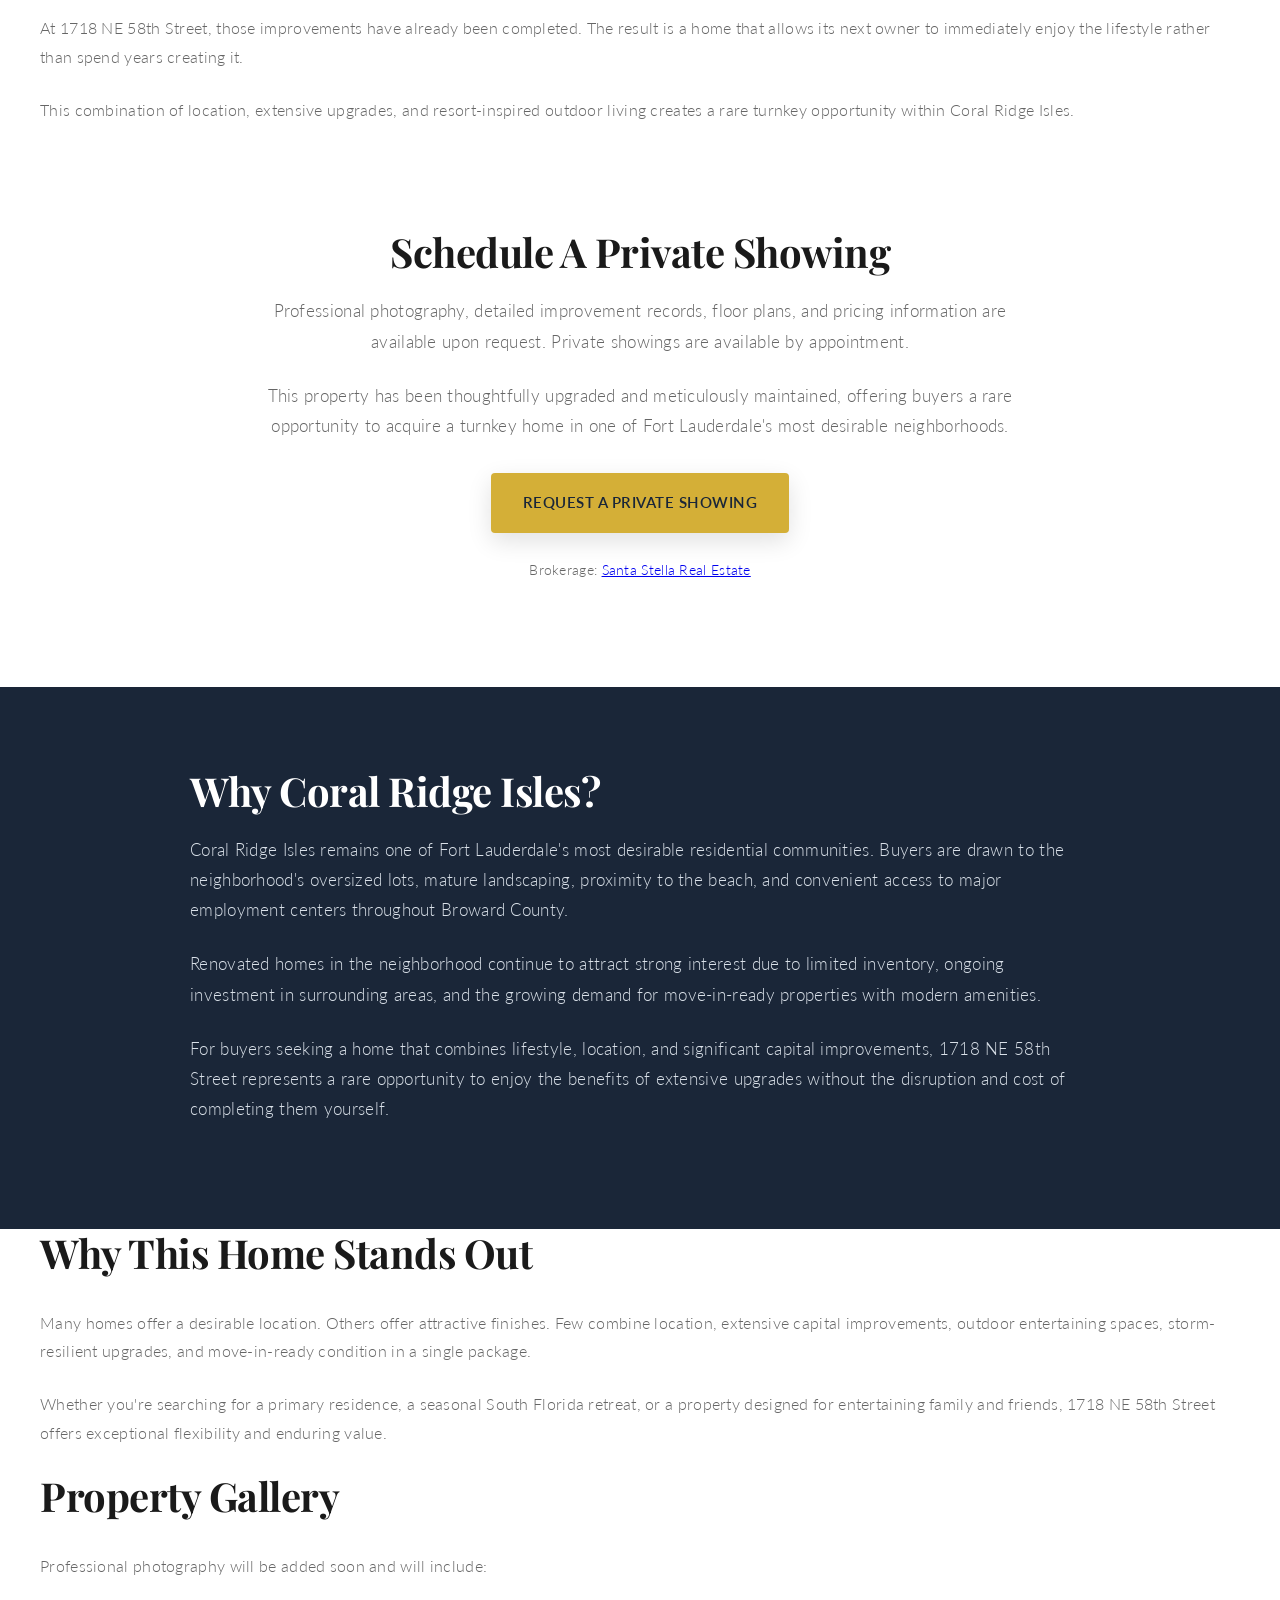
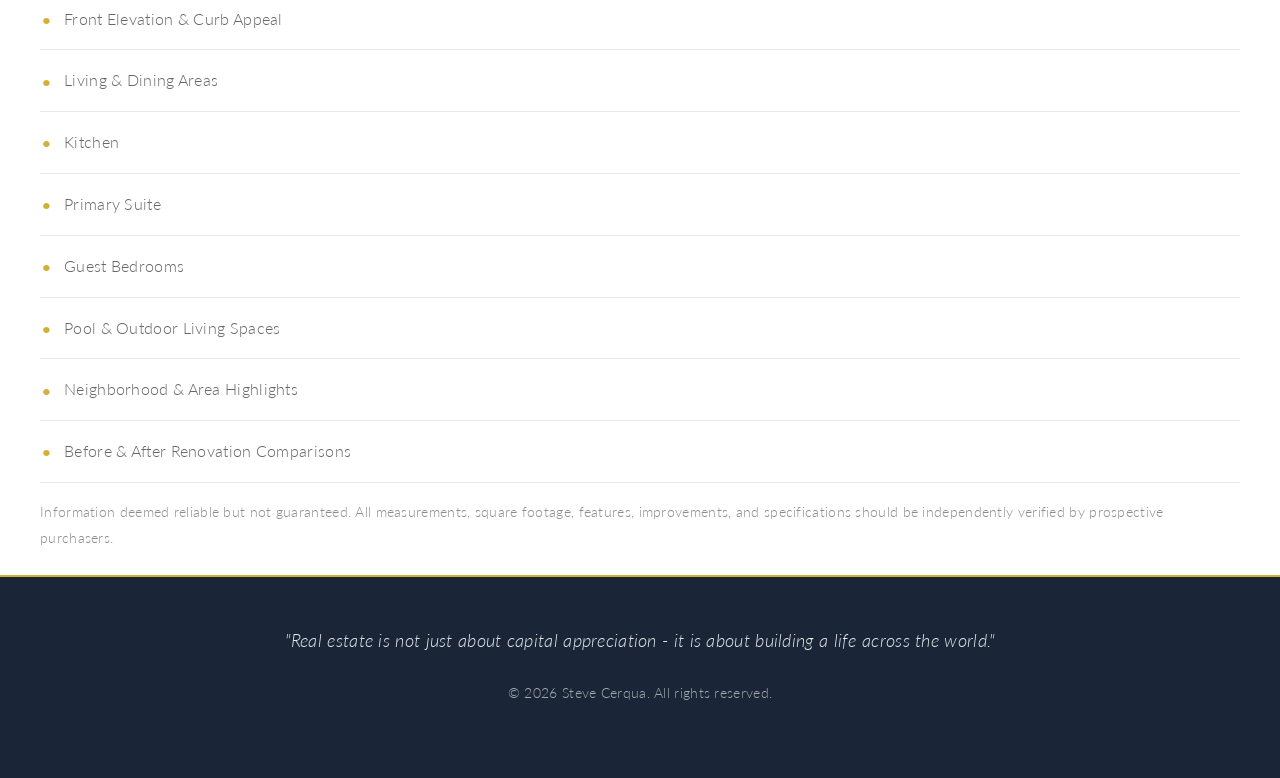
==== commit 34b8387c: "Expand featured property details" ====
--- a/1718-ne-58th-street.html
+++ b/1718-ne-58th-street.html
@@ -3,15 +3,22 @@
 <head>
     <meta charset="UTF-8">
     <meta name="viewport" content="width=device-width, initial-scale=1.0">
-    <meta name="description" content="Featured real estate at 1718 NE 58th Street, Fort Lauderdale, FL 33334.">
+    <meta name="description" content="Fully renovated 4-bedroom, 3-bathroom home in Coral Ridge Isles, Fort Lauderdale. 2,194 square feet featuring a resort-style pool, metal roof, impact-rated openings, and extensive upgrades.">
     <title>1718 NE 58th Street | Fort Lauderdale, FL</title>
+
     <link rel="stylesheet" href="style.css">
+
     <link href="https://fonts.googleapis.com/css2?family=Playfair+Display:wght@600;700&family=Lato:wght@300;400;700&display=swap" rel="stylesheet">
 </head>
+
 <body>
+
 <header class="header">
     <nav class="navbar" aria-label="Main navigation">
-        <a href="index.html" class="logo" aria-label="Steve Cerqua home"><span class="logo-text">SC</span></a>
+        <a href="index.html" class="logo" aria-label="Steve Cerqua home">
+            <span class="logo-text">SC</span>
+        </a>
+
         <ul class="nav-menu">
             <li><a href="index.html" class="nav-link">Home</a></li>
             <li><a href="about.html" class="nav-link">About</a></li>
@@ -21,96 +28,296 @@
         </ul>
     </nav>
 </header>
+
 <main>
+
+    <!-- HERO -->
+
     <section class="property-hero">
         <div class="section-container property-hero-content">
+
             <p class="eyebrow">Featured Real Estate</p>
+
             <h1>1718 NE 58th Street</h1>
-            <p class="property-address">Fort Lauderdale, FL 33334</p>
-            <p class="property-brokerage">Presented by Steve Cerqua, licensed real estate agent associated with <a href="https://santastellarealestate.com/" target="_blank" rel="noopener noreferrer">Santa Stella Real Estate</a>.</p>
+
+            <p class="property-address">
+                Fort Lauderdale, FL 33334
+            </p>
+
+            <p class="property-subtitle">
+                4 Bedrooms • 3 Bathrooms • 2,194 Sq Ft • Extensively Renovated • Resort-Style Pool
+            </p>
+
+            <p class="property-brokerage">
+                Presented by Steve Cerqua, licensed real estate agent associated with
+                <a href="https://santastellarealestate.com/" target="_blank" rel="noopener noreferrer">
+                    Santa Stella Real Estate
+                </a>.
+            </p>
+
             <div class="property-actions">
-                <a href="mailto:scerqua@gmail.com?subject=Inquiry%20for%201718%20NE%2058th%20Street" class="btn btn-primary">Request Property Details</a>
-                <a href="https://www.google.com/maps/search/?api=1&query=1718+NE+58th+Street%2C+Fort+Lauderdale%2C+FL+33334" class="btn btn-secondary" target="_blank" rel="noopener noreferrer">View Location</a>
+                <a href="mailto:scerqua@gmail.com?subject=Inquiry%20for%201718%20NE%2058th%20Street"
+                   class="btn btn-primary">
+                    Request Property Details
+                </a>
+
+                <a href="https://www.google.com/maps/search/?api=1&query=1718+NE+58th+Street%2C+Fort+Lauderdale%2C+FL+33334"
+                   class="btn btn-secondary"
+                   target="_blank"
+                   rel="noopener noreferrer">
+                    View Location
+                </a>
             </div>
-        </div>
-    </section>
+
+        </div>
+    </section>
+
+    <!-- OVERVIEW -->
+
     <section class="property-overview">
         <div class="section-container property-overview-grid">
+
             <div>
+
                 <h2>Fully Renovated Coral Ridge Isles Retreat</h2>
-                <p>Welcome to 1718 NE 58th Street, a beautifully upgraded residence located in the highly desirable Coral Ridge Isles neighborhood of Fort Lauderdale. Over the past several years, this home has undergone an extensive transformation with thoughtful improvements designed to create a resort-style lifestyle while providing the peace of mind of modern construction and systems.</p>
-                <p>From the moment you arrive, the attention to detail is evident. A new standing-seam metal roof, refreshed exterior finishes, updated landscaping, new fencing, and premium outdoor living spaces create exceptional curb appeal and lasting value.</p>
-                <p>Inside, the home offers comfortable living spaces, abundant natural light, and seamless access to a backyard designed for entertaining, relaxation, and enjoying South Florida's year-round sunshine.</p>
+
+                <p>
+                    Welcome to 1718 NE 58th Street, an extensively upgraded 2,194-square-foot residence located in the highly desirable Coral Ridge Isles neighborhood of Fort Lauderdale. Designed for both everyday comfort and exceptional entertaining, this four-bedroom, three-bathroom home combines modern improvements, resort-inspired outdoor living, and the convenience of one of South Florida's most sought-after residential communities.
+                </p>
+
+                <p>
+                    From the moment you arrive, the attention to detail is evident. A standing-seam metal roof, refreshed exterior finishes, upgraded landscaping, enhanced fencing, and thoughtfully designed outdoor spaces create exceptional curb appeal while providing long-term value and peace of mind.
+                </p>
+
+                <p>
+                    Inside, the home offers comfortable living spaces, abundant natural light, and seamless transitions to the outdoor living areas. Every improvement has been made with the goal of creating a turnkey residence that can be enjoyed immediately.
+                </p>
+
             </div>
+
             <aside class="property-facts" aria-label="Property facts">
+
                 <h3>Property Highlights</h3>
+
                 <dl>
                     <div><dt>Location</dt><dd>Coral Ridge Isles, Fort Lauderdale</dd></div>
+                    <div><dt>Living Area</dt><dd>2,194 Sq Ft</dd></div>
                     <div><dt>Bedrooms</dt><dd>4</dd></div>
                     <div><dt>Bathrooms</dt><dd>3 Full Baths</dd></div>
-                    <div><dt>Pool</dt><dd>Resort-style renovated pool</dd></div>
-                    <div><dt>Roof</dt><dd>New standing-seam metal roof</dd></div>
-                    <div><dt>Storm Protection</dt><dd>Impact-rated doors and sliders</dd></div>
-                    <div><dt>Outdoor Living</dt><dd>Waterfall, sunshelf, bubblers, pergola</dd></div>
+                    <div><dt>Pool</dt><dd>Resort-Style Renovated Pool</dd></div>
+                    <div><dt>Roof</dt><dd>Standing-Seam Metal Roof</dd></div>
+                    <div><dt>Storm Protection</dt><dd>Impact-Rated Doors & Sliders</dd></div>
+                    <div><dt>Water Quality</dt><dd>RainSoft Whole-House Filtration</dd></div>
+                    <div><dt>Outdoor Living</dt><dd>Waterfall, Sunshelf, Bubblers & Pergola</dd></div>
                     <div><dt>Status</dt><dd>Private Sale Opportunity</dd></div>
                 </dl>
+
             </aside>
-        </div>
-    </section>
+
+        </div>
+    </section>
+
+    <!-- OUTDOOR LIVING -->
+
     <section class="property-location">
         <div class="section-container property-location-grid">
+
             <div>
-<h2>Resort-Style Outdoor Living</h2>
-
-<p>
-The centerpiece of the property is the professionally renovated pool area. Designed to evoke the atmosphere of a private luxury resort, the outdoor space features a stunning waterfall, LED lighting, sunshelf, bubblers, upgraded pavers, and expansive areas for lounging and entertaining.
-</p>
-
-<p>
-Whether hosting friends, enjoying a quiet evening under the pergola, or spending the afternoon poolside, the backyard has been thoughtfully designed to maximize South Florida's indoor-outdoor lifestyle.
-</p>
-
-<p>
-A fully fenced yard provides privacy while upgraded landscaping and irrigation create a lush tropical setting requiring minimal maintenance.
-</p>
- </div>
-<ul class="location-points">
-    <li>Located in sought-after Coral Ridge Isles</li>
-    <li>Minutes from Lauderdale-by-the-Sea beaches</li>
-    <li>Close to Pine Crest School and top-rated private education options</li>
-    <li>Convenient access to Fort Lauderdale Executive Airport</li>
-    <li>Easy access to downtown Fort Lauderdale and Las Olas Boulevard</li>
-    <li>Nearby dining, shopping, boating, and waterfront recreation</li>
-    <li>Established neighborhood known for pride of ownership</li>
-</ul>
-        </div>
-    </section>
+
+                <h2>Resort-Style Outdoor Living</h2>
+
+                <p>
+                    The centerpiece of the property is the professionally renovated pool area. Designed to evoke the atmosphere of a private luxury resort, the outdoor space features a dramatic waterfall, LED lighting, sunshelf, bubblers, upgraded pavers, and multiple areas for relaxing and entertaining.
+                </p>
+
+                <p>
+                    Whether hosting friends, enjoying a quiet evening under the pergola, or spending the afternoon poolside, the backyard has been thoughtfully designed to maximize South Florida's indoor-outdoor lifestyle.
+                </p>
+
+                <p>
+                    A fully fenced yard provides privacy while upgraded landscaping and irrigation create a lush tropical setting that is both beautiful and easy to maintain.
+                </p>
+
+            </div>
+
+            <ul class="location-points">
+                <li>Located in sought-after Coral Ridge Isles</li>
+                <li>Minutes from Lauderdale-by-the-Sea beaches</li>
+                <li>Close to Pine Crest School and top-rated private education options</li>
+                <li>Convenient access to Fort Lauderdale Executive Airport</li>
+                <li>Easy access to Downtown Fort Lauderdale and Las Olas Boulevard</li>
+                <li>Nearby dining, shopping, boating, and waterfront recreation</li>
+                <li>Established neighborhood known for pride of ownership</li>
+            </ul>
+
+        </div>
+    </section>
+
+    <!-- IMPROVEMENTS -->
+
+    <section class="property-improvements">
+        <div class="section-container">
+
+            <h2>Extensive Capital Improvements</h2>
+
+            <p>
+                Significant investments have been made throughout the property to enhance both aesthetics and long-term value. Buyers benefit from years of thoughtful improvements without the time, disruption, and expense typically associated with major renovations.
+            </p>
+
+            <ul class="location-points">
+                <li>Standing-seam metal roof</li>
+                <li>Impact-rated sliding glass doors</li>
+                <li>Professionally renovated pool and equipment</li>
+                <li>Waterfall feature and LED lighting</li>
+                <li>Sunshelf and bubblers</li>
+                <li>New pavers and entertaining areas</li>
+                <li>Pergola and outdoor gathering spaces</li>
+                <li>Landscaping and irrigation improvements</li>
+                <li>RainSoft whole-house water filtration system</li>
+                <li>Updated fencing and privacy enhancements</li>
+            </ul>
+
+        </div>
+    </section>
+
+    <!-- TURNKEY VALUE -->
+
+    <section class="property-value">
+        <div class="section-container">
+
+            <h2>Move-In Ready Luxury</h2>
+
+            <p>
+                Today's buyers often underestimate the true cost of major home improvements. Roofing projects, pool renovations, impact-rated openings, outdoor living spaces, landscaping, irrigation, and water treatment systems can require substantial investments and months of coordination.
+            </p>
+
+            <p>
+                At 1718 NE 58th Street, those improvements have already been completed. The result is a home that allows its next owner to immediately enjoy the lifestyle rather than spend years creating it.
+            </p>
+
+            <p>
+                This combination of location, extensive upgrades, and resort-inspired outdoor living creates a rare turnkey opportunity within Coral Ridge Isles.
+            </p>
+
+        </div>
+    </section>
+
+    <!-- SHOWING -->
+
     <section class="property-inquiry">
         <div class="section-container property-inquiry-content">
+
             <h2>Schedule A Private Showing</h2>
-            <p>Professional photography, detailed improvement records, floor plans, and pricing information are available upon request. Private showings are available by appointment.</p>
-            <p>This property has been thoughtfully upgraded and maintained, offering buyers a unique opportunity to acquire a turnkey home in one of Fort Lauderdale's most desirable neighborhoods.</p>
-            <a href="mailto:scerqua@gmail.com?subject=Private%20Showing%20Request%20for%201718%20NE%2058th%20Street" class="btn btn-primary">Request a Private Showing</a>
-            <p class="brokerage-link">Brokerage: <a href="https://santastellarealestate.com/" target="_blank" rel="noopener noreferrer">Santa Stella Real Estate</a></p>
-        </div>
-    </section>
+
+            <p>
+                Professional photography, detailed improvement records, floor plans, and pricing information are available upon request. Private showings are available by appointment.
+            </p>
+
+            <p>
+                This property has been thoughtfully upgraded and meticulously maintained, offering buyers a rare opportunity to acquire a turnkey home in one of Fort Lauderdale's most desirable neighborhoods.
+            </p>
+
+            <a href="mailto:scerqua@gmail.com?subject=Private%20Showing%20Request%20for%201718%20NE%2058th%20Street"
+               class="btn btn-primary">
+                Request A Private Showing
+            </a>
+
+            <p class="brokerage-link">
+                Brokerage:
+                <a href="https://santastellarealestate.com/" target="_blank" rel="noopener noreferrer">
+                    Santa Stella Real Estate
+                </a>
+            </p>
+
+        </div>
+    </section>
+
+    <!-- NEIGHBORHOOD -->
 
     <section class="property-investment">
         <div class="section-container property-investment-content">
+
             <h2>Why Coral Ridge Isles?</h2>
-            <p>Coral Ridge Isles remains one of Fort Lauderdale's most desirable residential communities. Buyers are drawn to the neighborhood's oversized lots, mature landscaping, proximity to the beach, and convenient access to major employment centers throughout Broward County.</p>
-            <p>Renovated homes in the neighborhood continue to attract strong interest due to limited inventory, ongoing investment in surrounding areas, and the growing demand for move-in-ready properties with modern amenities.</p>
-            <p>For buyers seeking a home that combines lifestyle, location, and significant capital improvements, 1718 NE 58th Street represents a rare opportunity to enjoy the benefits of extensive upgrades without the disruption and cost of completing them yourself.</p>
-        </div>
-    </section>
-
+
+            <p>
+                Coral Ridge Isles remains one of Fort Lauderdale's most desirable residential communities. Buyers are drawn to the neighborhood's oversized lots, mature landscaping, proximity to the beach, and convenient access to major employment centers throughout Broward County.
+            </p>
+
+            <p>
+                Renovated homes in the neighborhood continue to attract strong interest due to limited inventory, ongoing investment in surrounding areas, and the growing demand for move-in-ready properties with modern amenities.
+            </p>
+
+            <p>
+                For buyers seeking a home that combines lifestyle, location, and significant capital improvements, 1718 NE 58th Street represents a rare opportunity to enjoy the benefits of extensive upgrades without the disruption and cost of completing them yourself.
+            </p>
+
+        </div>
+    </section>
+
+    <!-- STANDOUT -->
+
+    <section class="property-lifestyle">
+        <div class="section-container">
+
+            <h2>Why This Home Stands Out</h2>
+
+            <p>
+                Many homes offer a desirable location. Others offer attractive finishes. Few combine location, extensive capital improvements, outdoor entertaining spaces, storm-resilient upgrades, and move-in-ready condition in a single package.
+            </p>
+
+            <p>
+                Whether you're searching for a primary residence, a seasonal South Florida retreat, or a property designed for entertaining family and friends, 1718 NE 58th Street offers exceptional flexibility and enduring value.
+            </p>
+
+        </div>
+    </section>
+
+    <!-- FUTURE PHOTOS -->
+
+    <section class="property-gallery">
+        <div class="section-container">
+
+            <h2>Property Gallery</h2>
+
+            <p>
+                Professional photography will be added soon and will include:
+            </p>
+
+            <ul class="location-points">
+                <li>Front Elevation & Curb Appeal</li>
+                <li>Living & Dining Areas</li>
+                <li>Kitchen</li>
+                <li>Primary Suite</li>
+                <li>Guest Bedrooms</li>
+                <li>Pool & Outdoor Living Spaces</li>
+                <li>Neighborhood & Area Highlights</li>
+                <li>Before & After Renovation Comparisons</li>
+            </ul>
+
+        </div>
+    </section>
 
 </main>
+
+<section class="property-disclaimer">
+    <div class="section-container">
+        <p style="font-size:0.9rem; opacity:.75;">
+            Information deemed reliable but not guaranteed. All measurements, square footage, features, improvements, and specifications should be independently verified by prospective purchasers.
+        </p>
+    </div>
+</section>
+
 <footer class="footer">
     <div class="section-container footer-content">
-        <p class="footer-quote">"Real estate is not just about capital appreciation - it is about building a life across the world."</p>
-        <p class="footer-copyright">&copy; 2026 Steve Cerqua. All rights reserved.</p>
+        <p class="footer-quote">
+            "Real estate is not just about capital appreciation - it is about building a life across the world."
+        </p>
+
+        <p class="footer-copyright">
+            &copy; 2026 Steve Cerqua. All rights reserved.
+        </p>
     </div>
 </footer>
+
 </body>
 </html>
--- a/style.css
+++ b/style.css
@@ -157,6 +157,45 @@
     color: var(--accent-gold);
 }
 
+.property-banner {
+    background: #1f4a4d;
+}
+
+.property-banner-content {
+    align-items: center;
+    display: flex;
+    gap: 1.5rem;
+    justify-content: space-between;
+    padding: 0.7rem 4rem;
+}
+
+.property-banner p {
+    color: var(--text-white);
+    font-size: 0.9rem;
+    margin: 0;
+    white-space: nowrap;
+}
+
+.property-banner p span,
+.market-property-label {
+    font-weight: 700;
+    letter-spacing: 0.75px;
+    text-transform: uppercase;
+}
+
+.property-banner a {
+    color: var(--accent-light-gold);
+    font-size: 0.82rem;
+    font-weight: 700;
+    text-decoration: none;
+    text-transform: uppercase;
+    white-space: nowrap;
+}
+
+.property-banner a:hover {
+    text-decoration: underline;
+}
+
 /* ============================================
    HERO SECTION
    ============================================ */
@@ -813,6 +852,32 @@
     font-size: 0.95rem;
     line-height: 1.8;
     color: var(--text-light);
+}
+
+.market-property-link {
+    border-top: 1px solid var(--border-light);
+    margin-top: 1.5rem;
+    padding-top: 1.25rem;
+}
+
+.market-property-label {
+    color: var(--primary-dark);
+    font-size: 0.75rem !important;
+    margin-bottom: 0.25rem !important;
+}
+
+.market-property-link a {
+    color: var(--primary-dark);
+    font-family: 'Playfair Display', serif;
+    font-size: 1.15rem;
+    font-weight: 700;
+    text-decoration-color: var(--accent-gold);
+    text-decoration-thickness: 2px;
+    text-underline-offset: 0.2rem;
+}
+
+.market-property-link a:hover {
+    color: var(--accent-gold);
 }
 
 .investment-list {
@@ -1483,6 +1548,14 @@
         font-size: 0.85rem;
     }
 
+    .property-banner-content {
+        gap: 1rem;
+        padding: 0.65rem 2rem;
+    }
+
+    .property-banner p { font-size: 0.75rem; }
+    .property-banner a { font-size: 0.72rem; }
+
     .hero-content {
         grid-template-columns: 1fr;
         gap: 2rem;
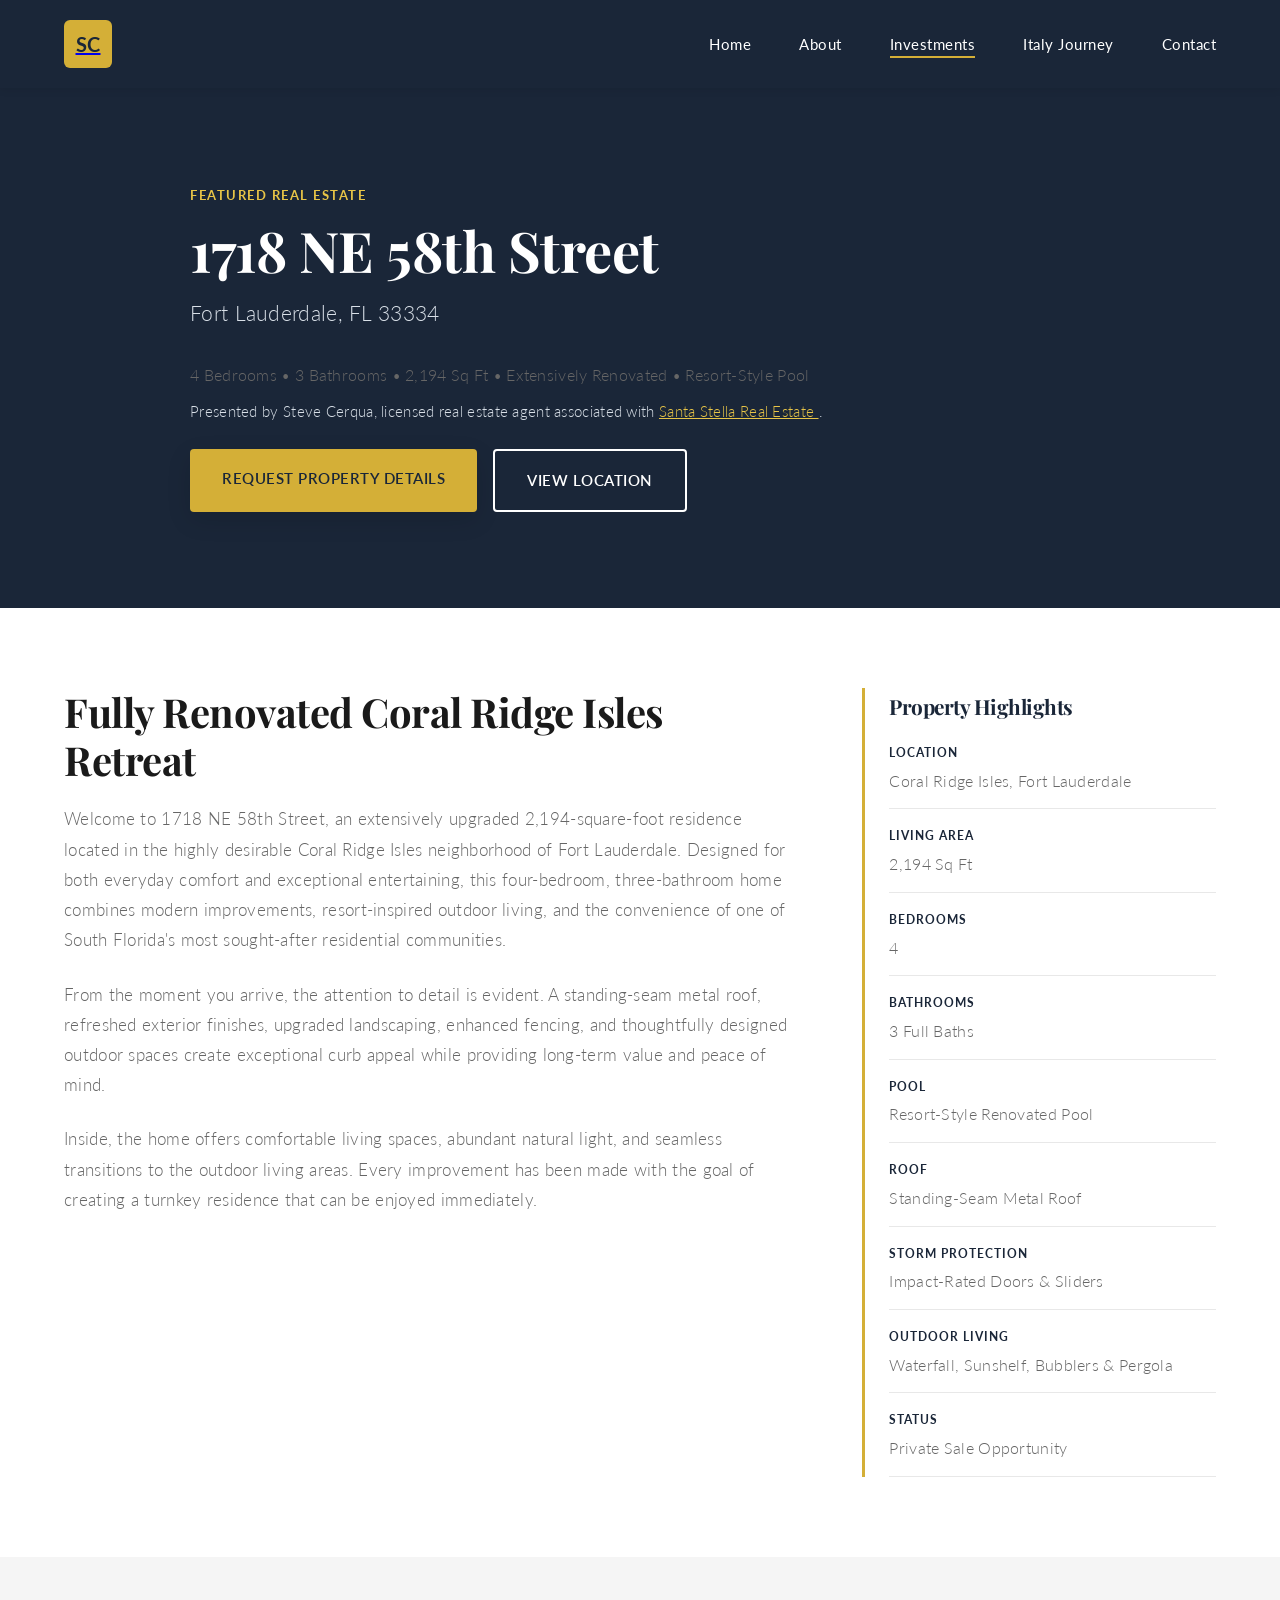
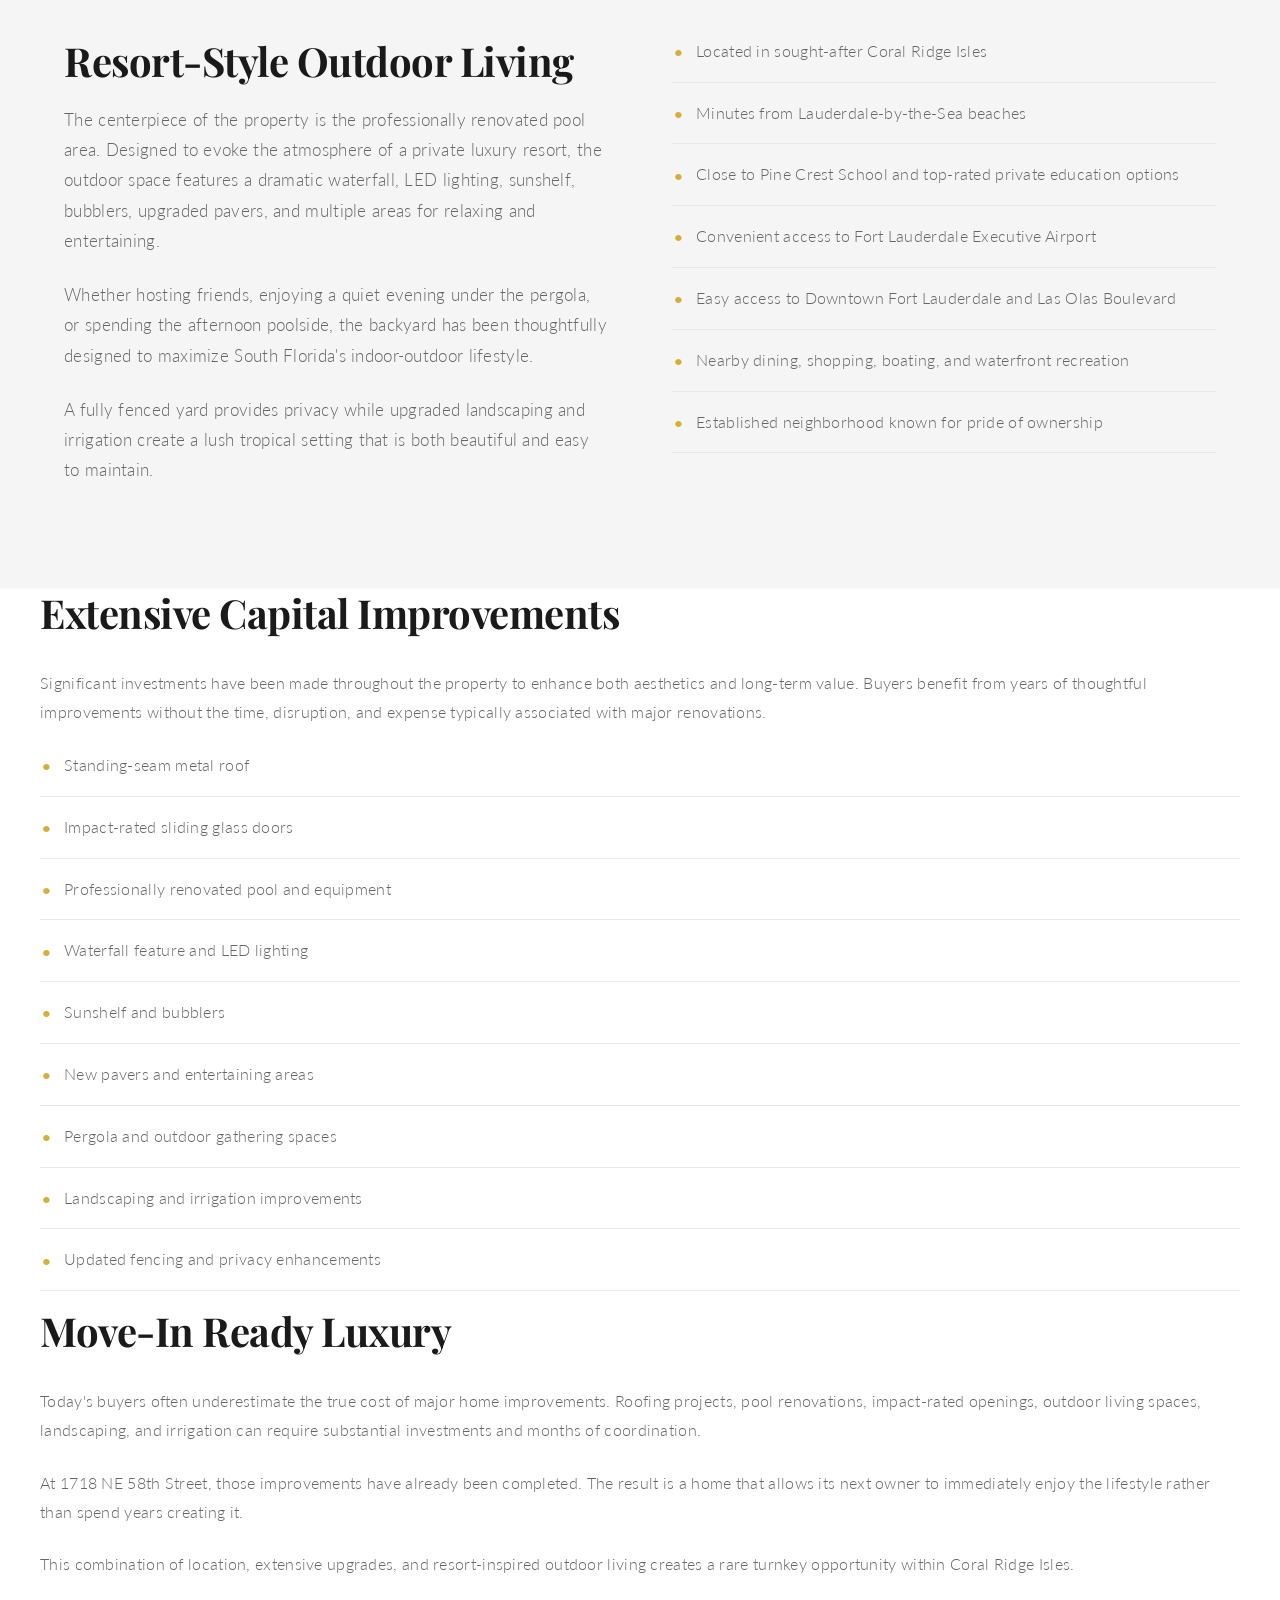
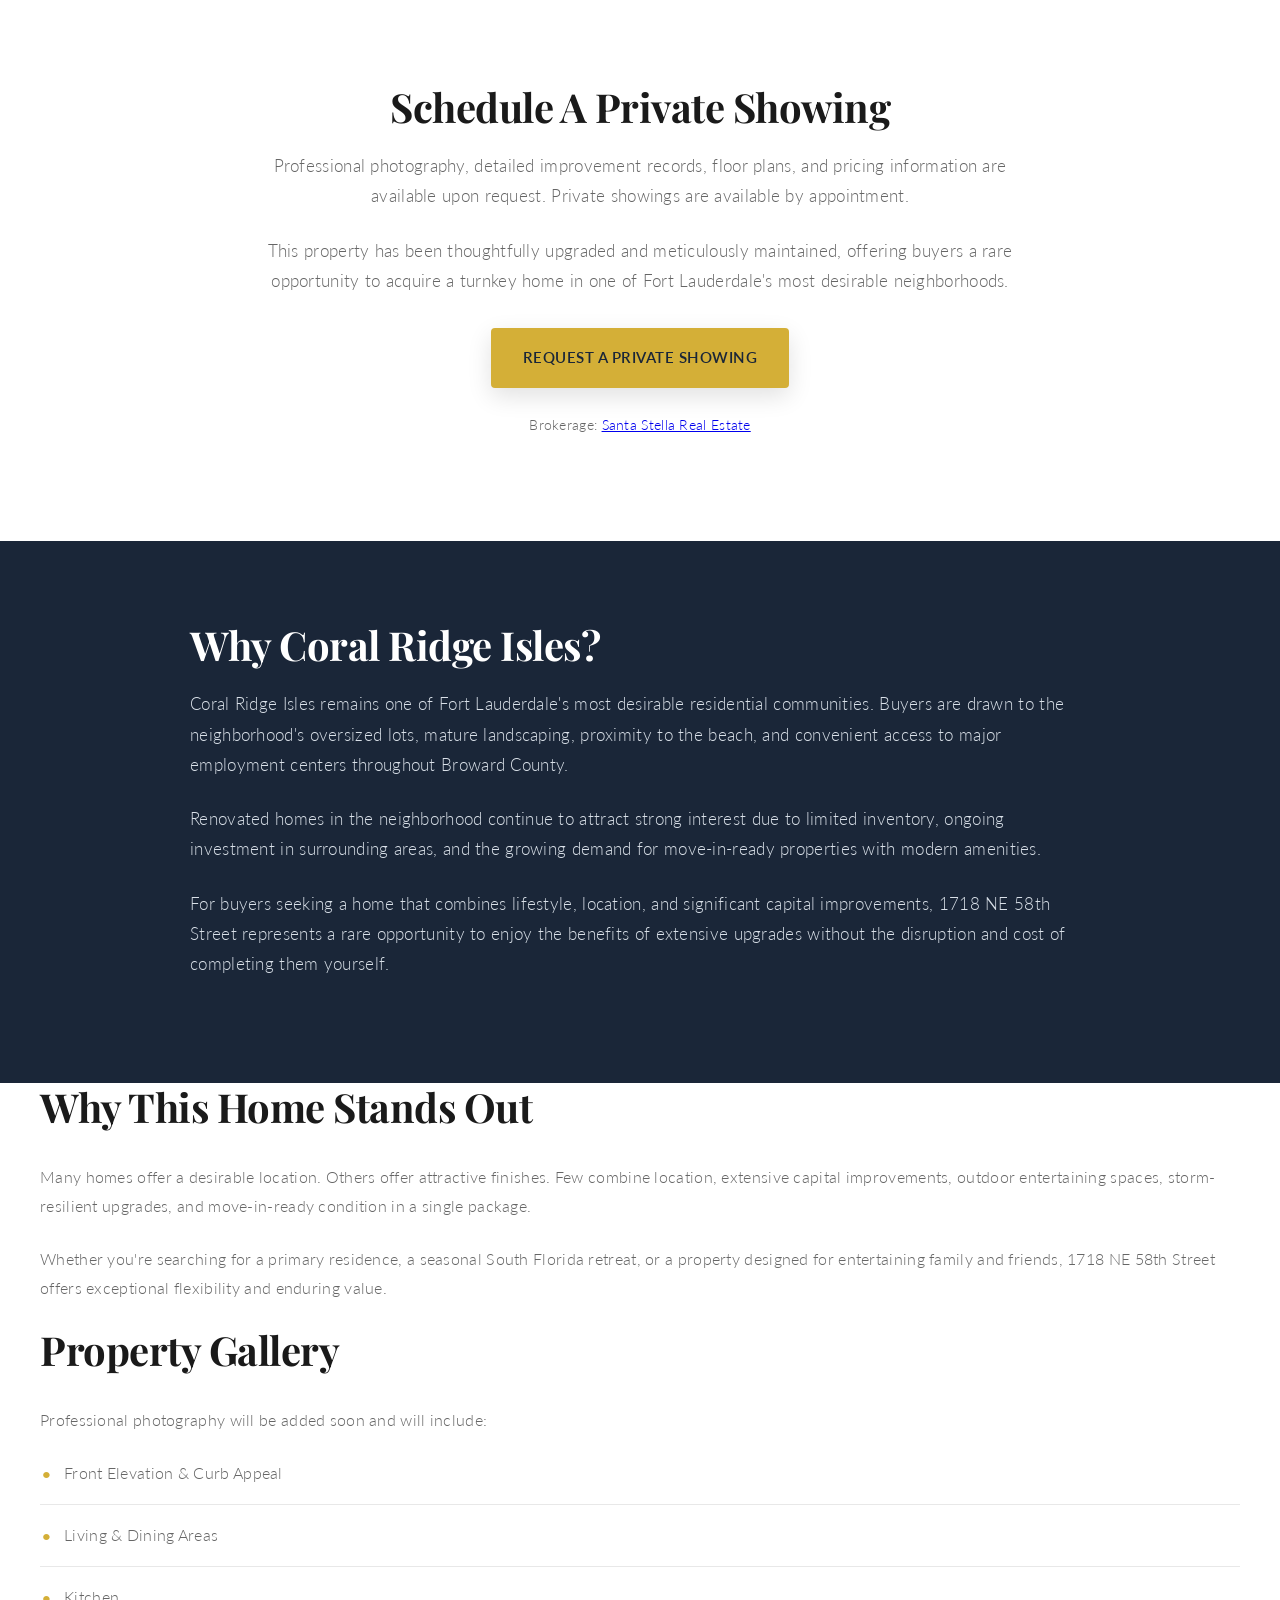
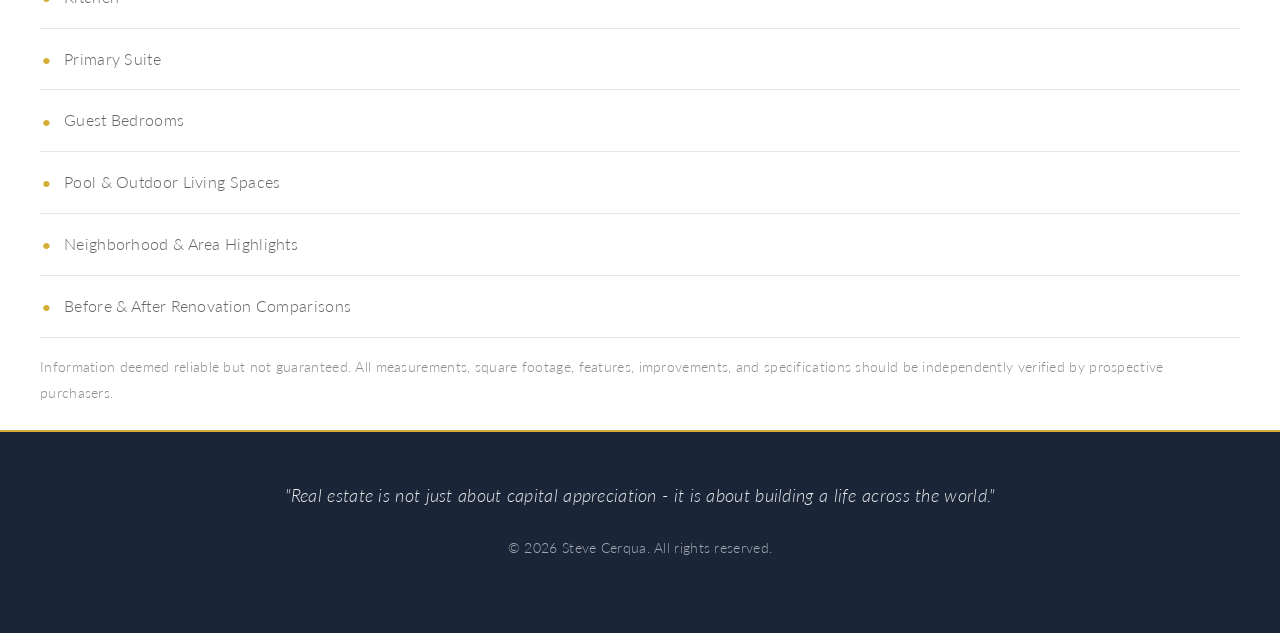
==== commit 37426f04: "rainsoft" ====
--- a/1718-ne-58th-street.html
+++ b/1718-ne-58th-street.html
@@ -107,7 +107,6 @@
                     <div><dt>Pool</dt><dd>Resort-Style Renovated Pool</dd></div>
                     <div><dt>Roof</dt><dd>Standing-Seam Metal Roof</dd></div>
                     <div><dt>Storm Protection</dt><dd>Impact-Rated Doors & Sliders</dd></div>
-                    <div><dt>Water Quality</dt><dd>RainSoft Whole-House Filtration</dd></div>
                     <div><dt>Outdoor Living</dt><dd>Waterfall, Sunshelf, Bubblers & Pergola</dd></div>
                     <div><dt>Status</dt><dd>Private Sale Opportunity</dd></div>
                 </dl>
@@ -173,7 +172,6 @@
                 <li>New pavers and entertaining areas</li>
                 <li>Pergola and outdoor gathering spaces</li>
                 <li>Landscaping and irrigation improvements</li>
-                <li>RainSoft whole-house water filtration system</li>
                 <li>Updated fencing and privacy enhancements</li>
             </ul>
 
@@ -188,7 +186,7 @@
             <h2>Move-In Ready Luxury</h2>
 
             <p>
-                Today's buyers often underestimate the true cost of major home improvements. Roofing projects, pool renovations, impact-rated openings, outdoor living spaces, landscaping, irrigation, and water treatment systems can require substantial investments and months of coordination.
+                Today's buyers often underestimate the true cost of major home improvements. Roofing projects, pool renovations, impact-rated openings, outdoor living spaces, landscaping, and irrigation can require substantial investments and months of coordination.
             </p>
 
             <p>
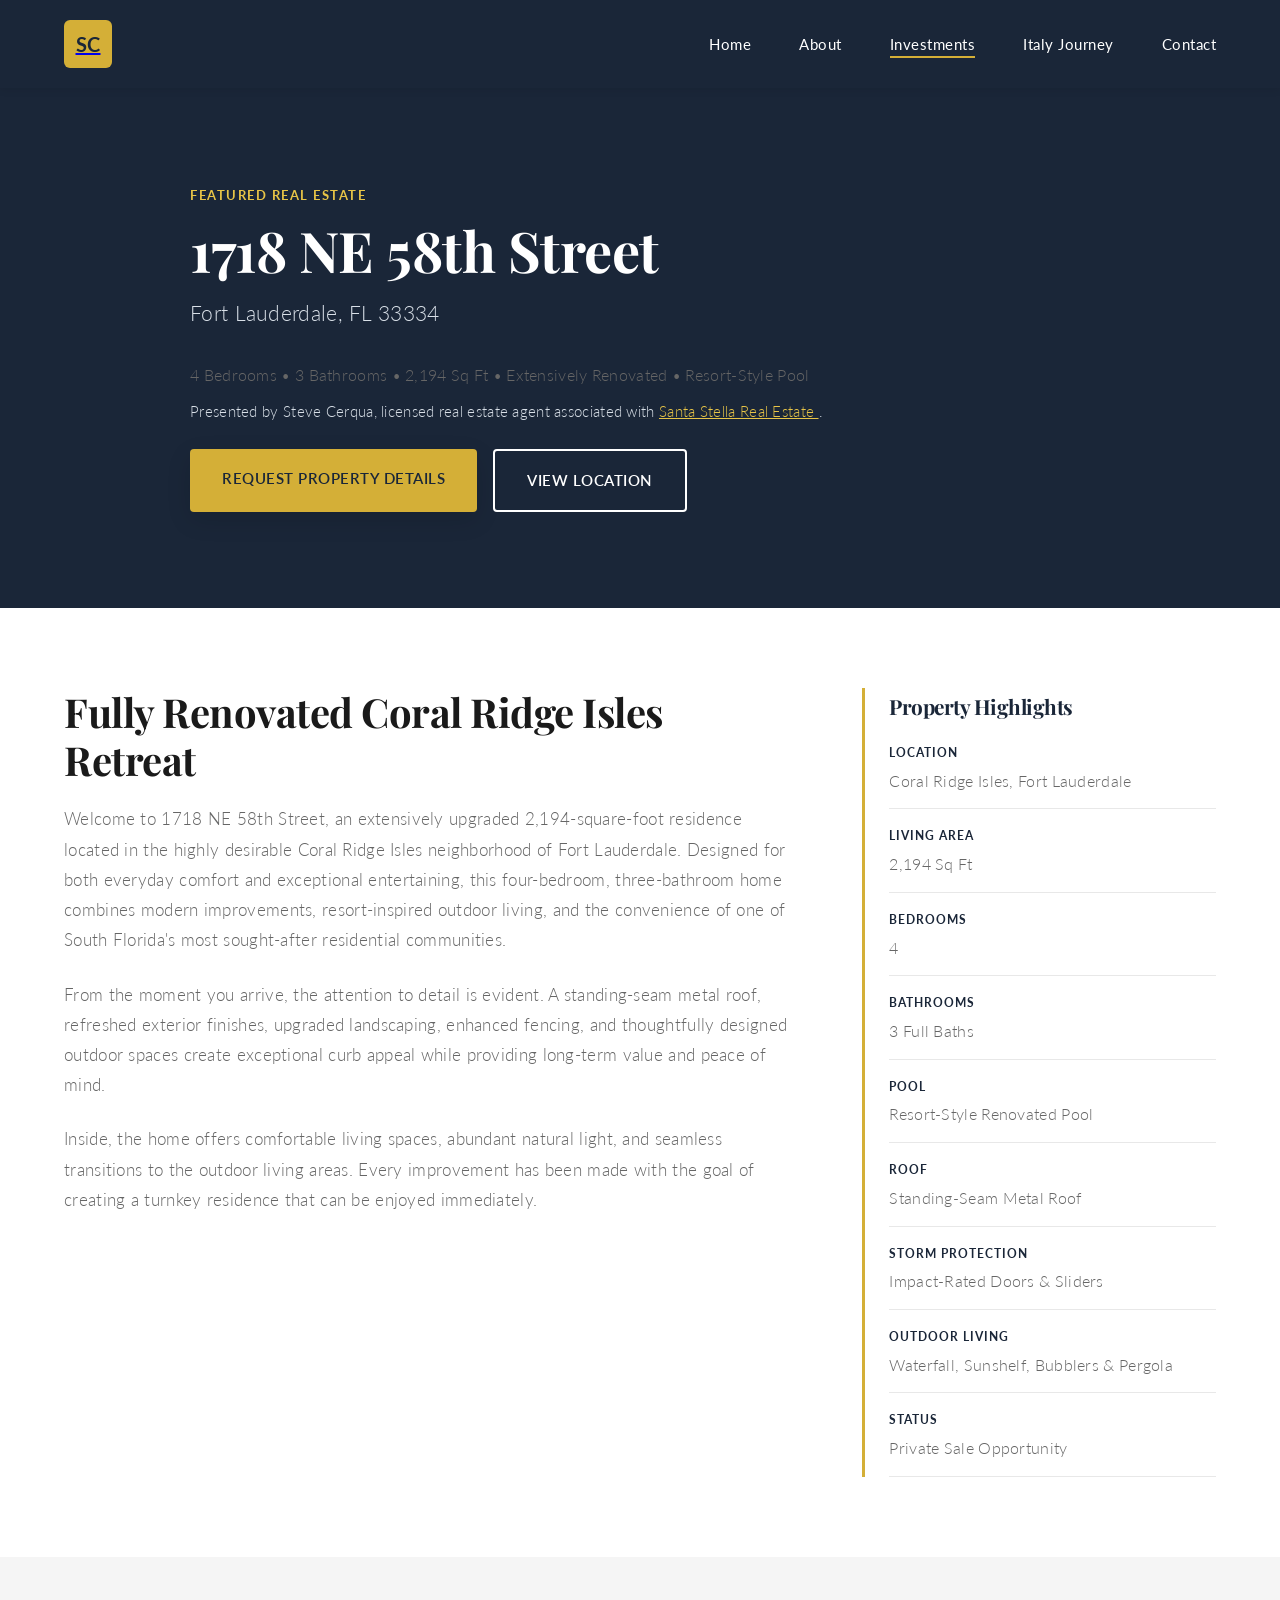
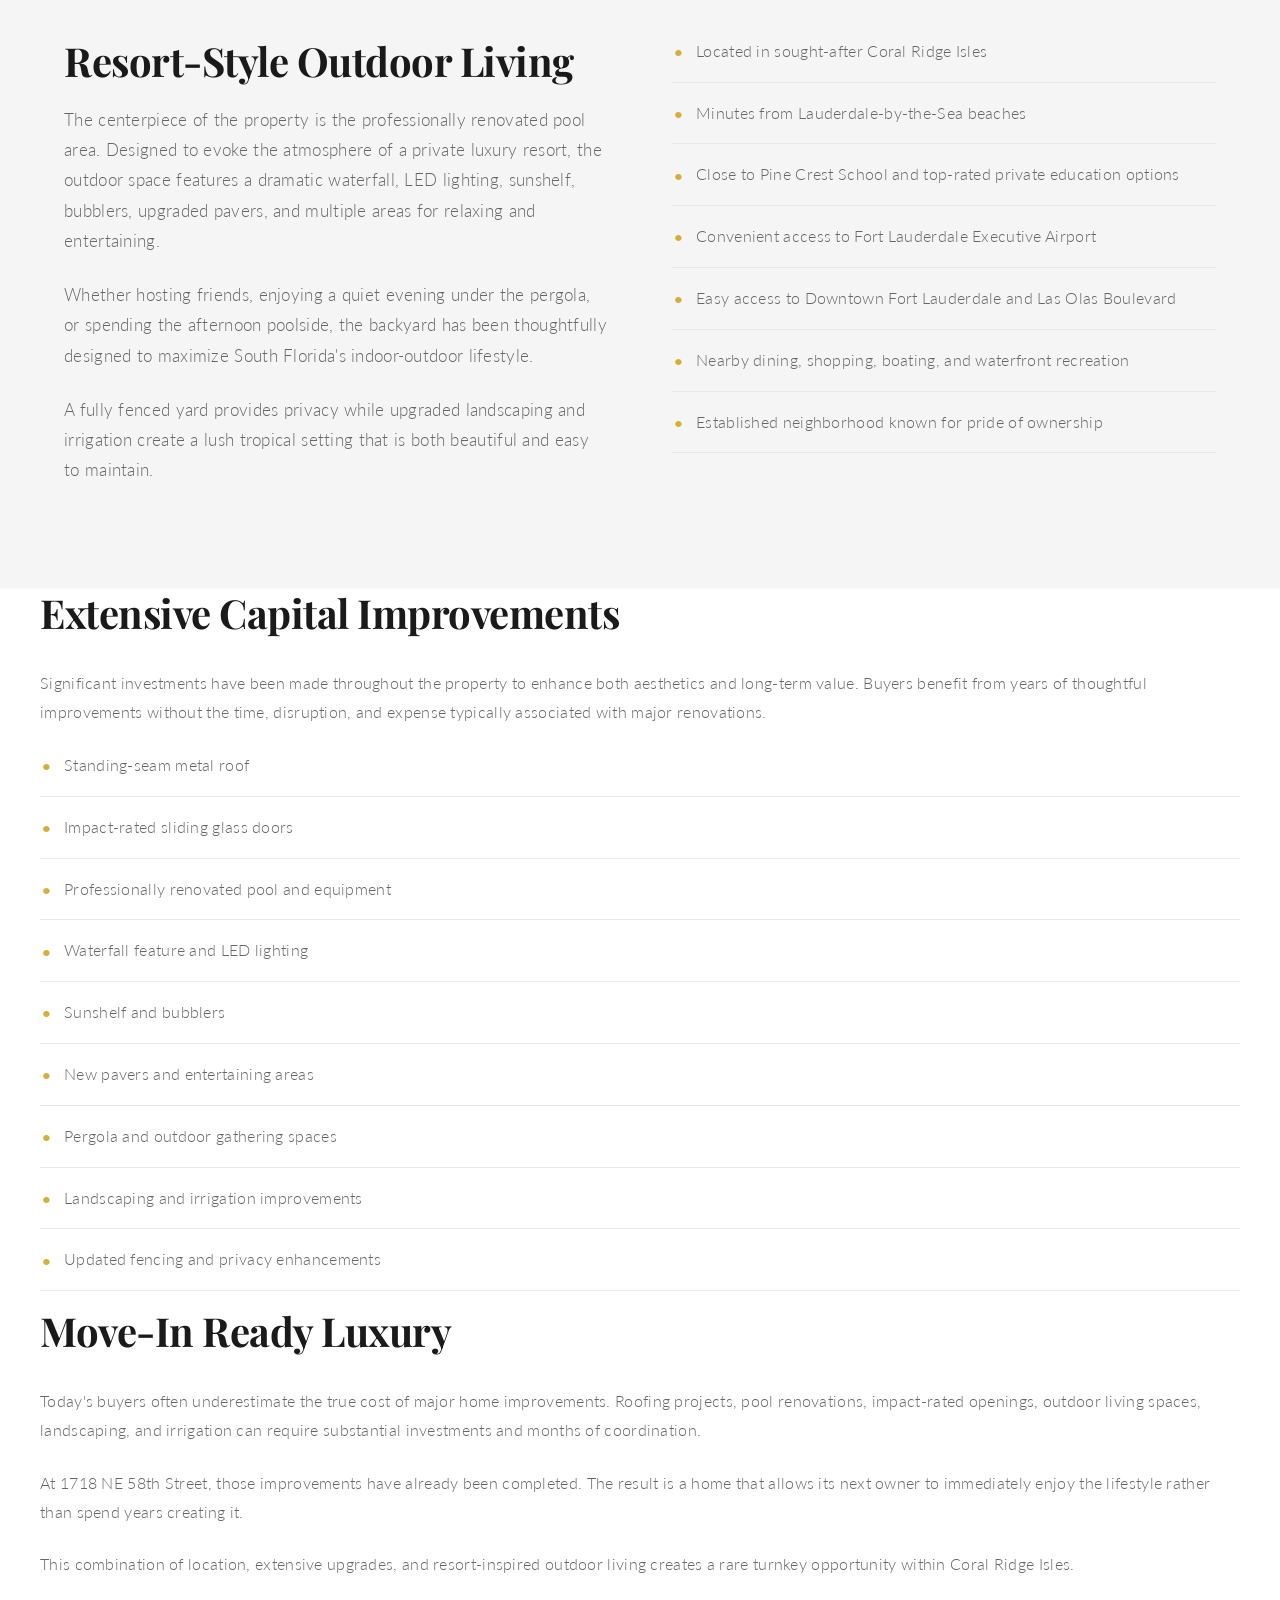
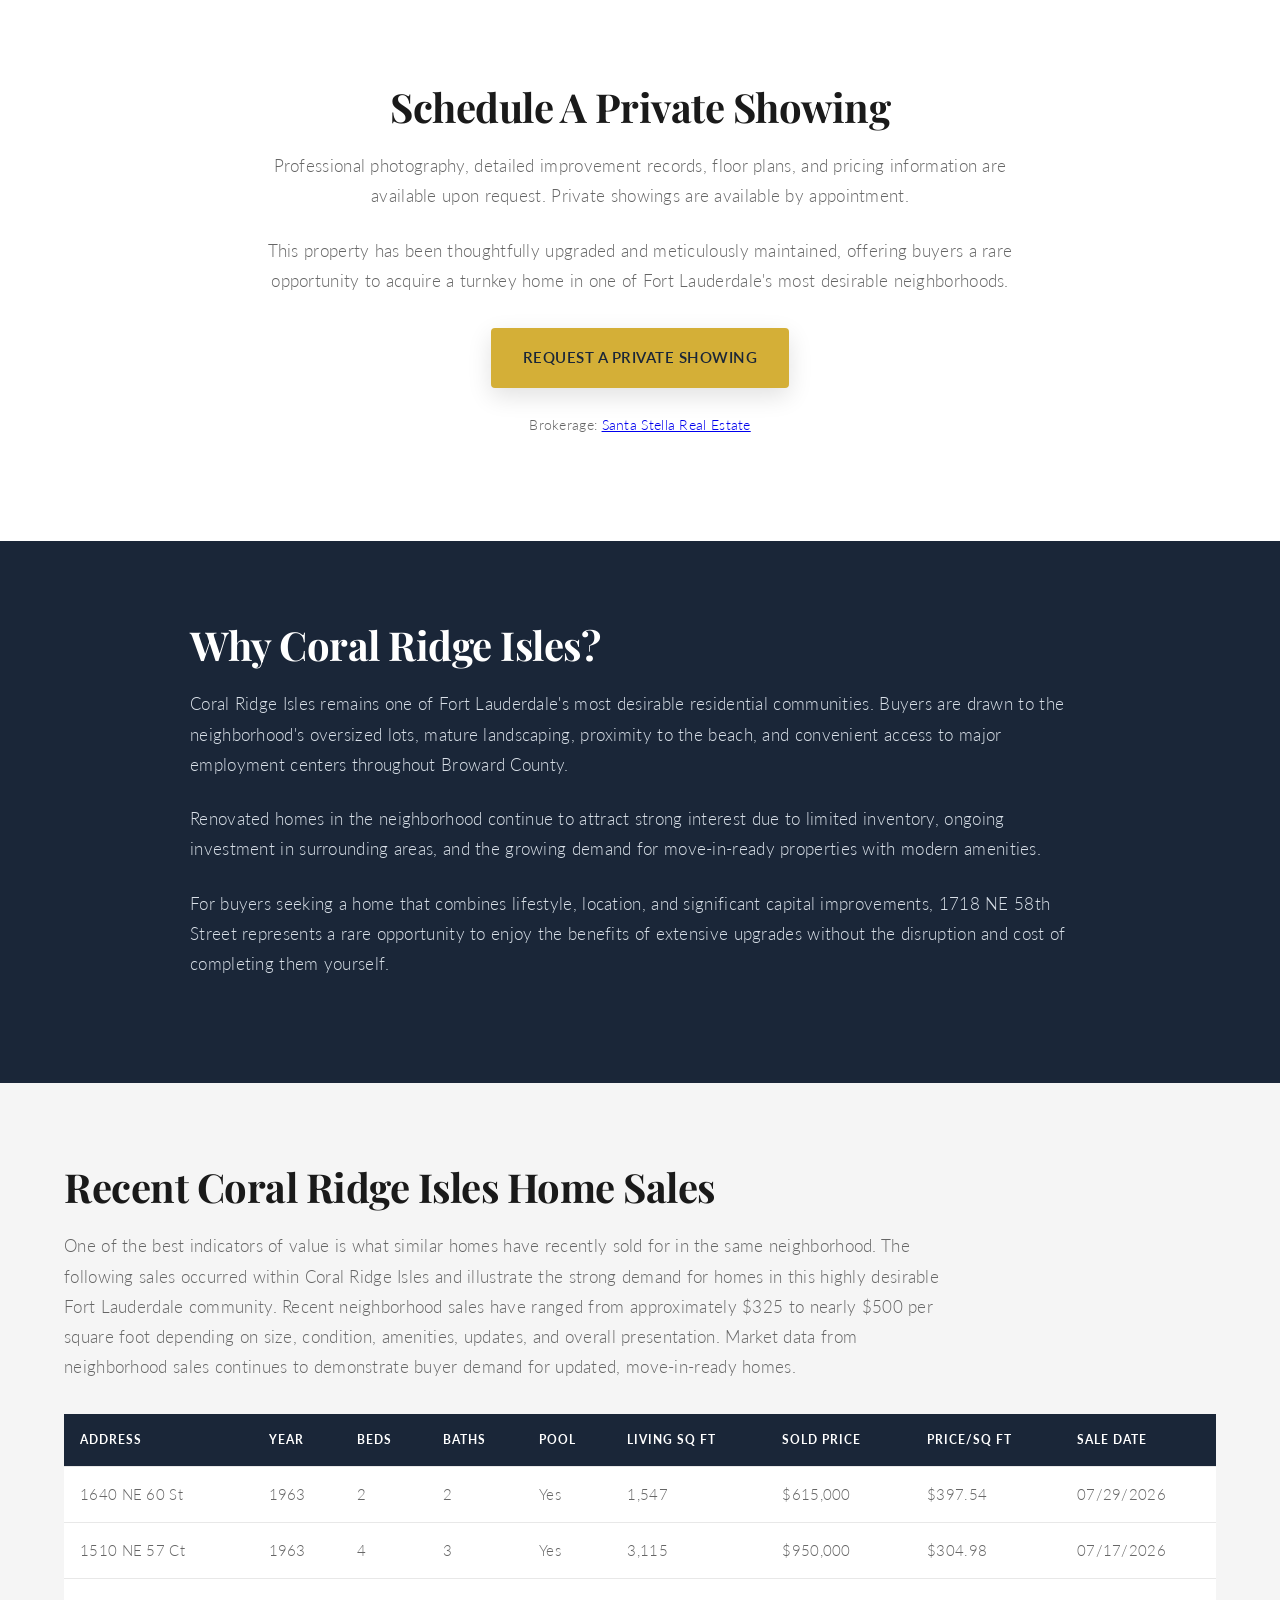
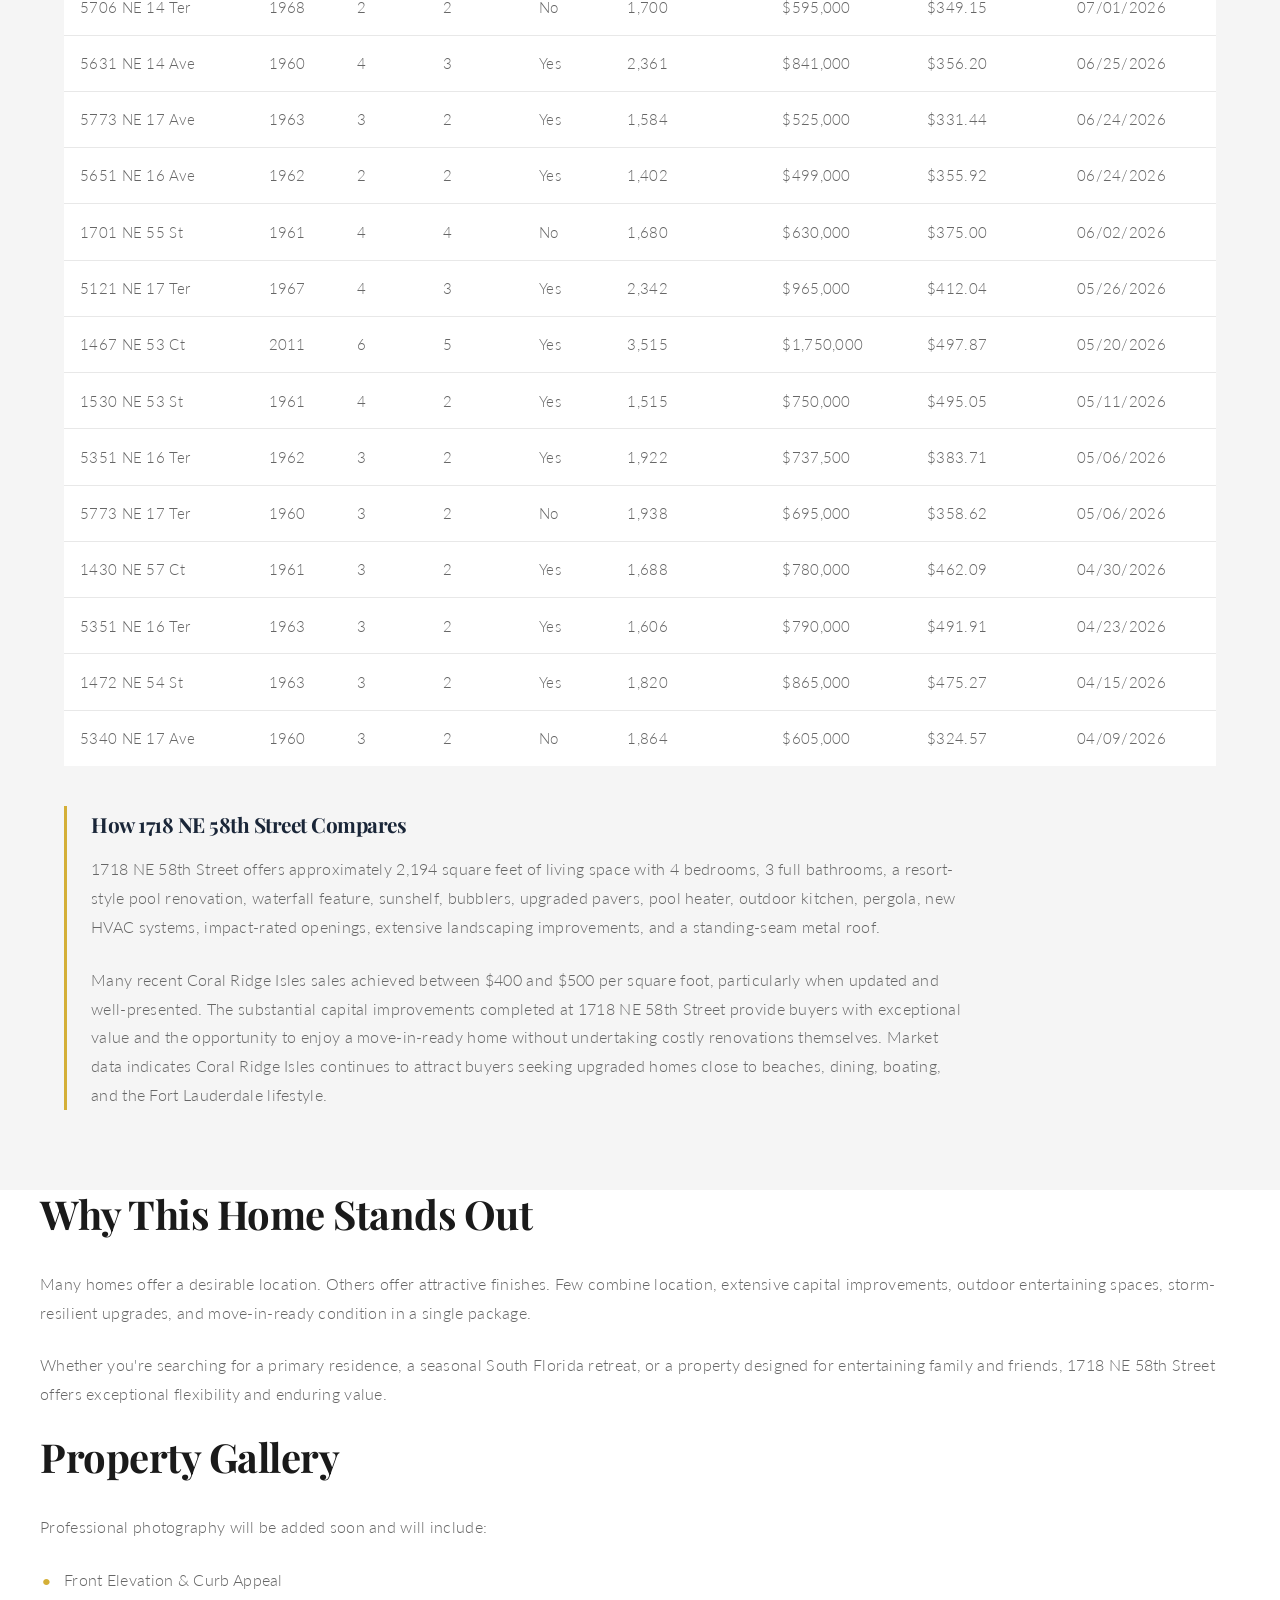
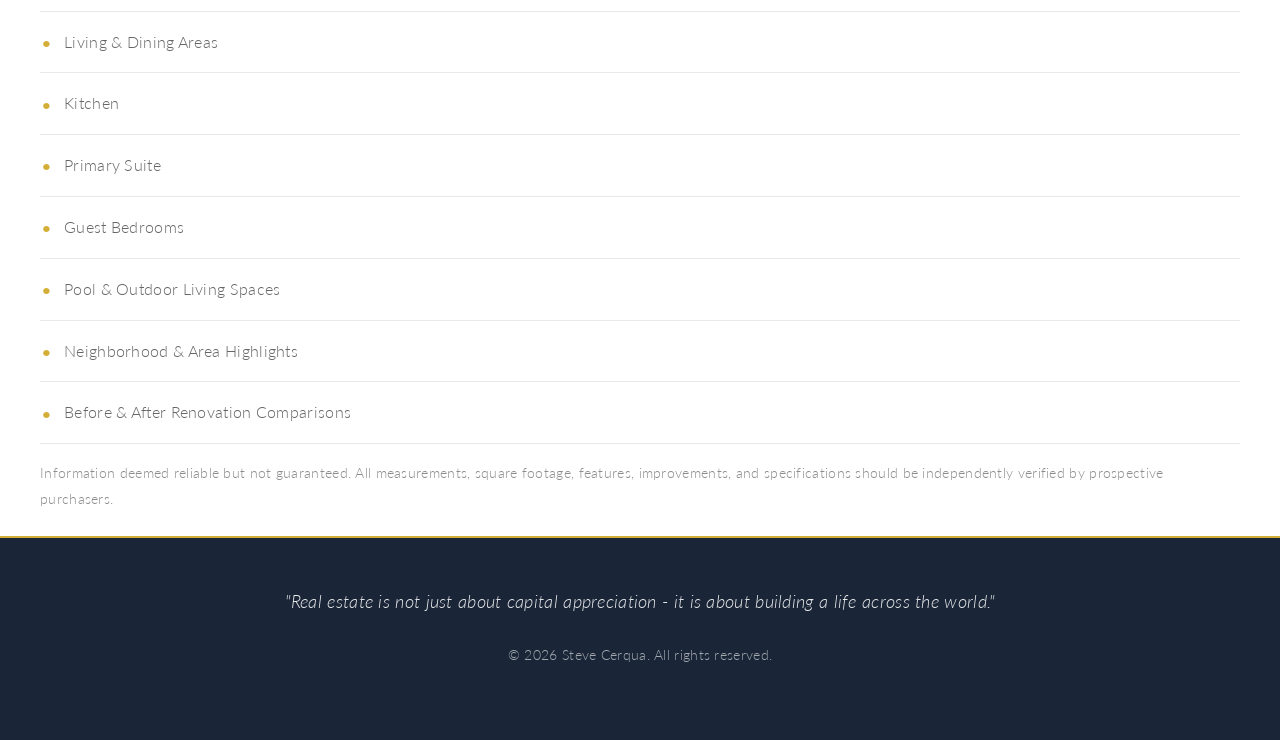
==== commit dea7e756: "update the comps" ====
--- a/1718-ne-58th-street.html
+++ b/1718-ne-58th-street.html
@@ -252,6 +252,68 @@
         </div>
     </section>
 
+    <!-- COMPARABLE SALES -->
+
+    <section class="property-comparables">
+        <div class="section-container">
+
+            <h2>Recent Coral Ridge Isles Home Sales</h2>
+
+            <p>
+                One of the best indicators of value is what similar homes have recently sold for in the same neighborhood. The following sales occurred within Coral Ridge Isles and illustrate the strong demand for homes in this highly desirable Fort Lauderdale community. Recent neighborhood sales have ranged from approximately $325 to nearly $500 per square foot depending on size, condition, amenities, updates, and overall presentation. Market data from neighborhood sales continues to demonstrate buyer demand for updated, move-in-ready homes.
+            </p>
+
+            <div class="table-responsive">
+                <table class="comparables-table">
+                    <thead>
+                        <tr>
+                            <th>Address</th>
+                            <th>Year</th>
+                            <th>Beds</th>
+                            <th>Baths</th>
+                            <th>Pool</th>
+                            <th>Living Sq Ft</th>
+                            <th>Sold Price</th>
+                            <th>Price/Sq Ft</th>
+                            <th>Sale Date</th>
+                        </tr>
+                    </thead>
+                    <tbody>
+                        <tr><td>1640 NE 60 St</td><td>1963</td><td>2</td><td>2</td><td>Yes</td><td>1,547</td><td>$615,000</td><td>$397.54</td><td>07/29/2026</td></tr>
+                        <tr><td>1510 NE 57 Ct</td><td>1963</td><td>4</td><td>3</td><td>Yes</td><td>3,115</td><td>$950,000</td><td>$304.98</td><td>07/17/2026</td></tr>
+                        <tr><td>5706 NE 14 Ter</td><td>1968</td><td>2</td><td>2</td><td>No</td><td>1,700</td><td>$595,000</td><td>$349.15</td><td>07/01/2026</td></tr>
+                        <tr><td>5631 NE 14 Ave</td><td>1960</td><td>4</td><td>3</td><td>Yes</td><td>2,361</td><td>$841,000</td><td>$356.20</td><td>06/25/2026</td></tr>
+                        <tr><td>5773 NE 17 Ave</td><td>1963</td><td>3</td><td>2</td><td>Yes</td><td>1,584</td><td>$525,000</td><td>$331.44</td><td>06/24/2026</td></tr>
+                        <tr><td>5651 NE 16 Ave</td><td>1962</td><td>2</td><td>2</td><td>Yes</td><td>1,402</td><td>$499,000</td><td>$355.92</td><td>06/24/2026</td></tr>
+                        <tr><td>1701 NE 55 St</td><td>1961</td><td>4</td><td>4</td><td>No</td><td>1,680</td><td>$630,000</td><td>$375.00</td><td>06/02/2026</td></tr>
+                        <tr><td>5121 NE 17 Ter</td><td>1967</td><td>4</td><td>3</td><td>Yes</td><td>2,342</td><td>$965,000</td><td>$412.04</td><td>05/26/2026</td></tr>
+                        <tr><td>1467 NE 53 Ct</td><td>2011</td><td>6</td><td>5</td><td>Yes</td><td>3,515</td><td>$1,750,000</td><td>$497.87</td><td>05/20/2026</td></tr>
+                        <tr><td>1530 NE 53 St</td><td>1961</td><td>4</td><td>2</td><td>Yes</td><td>1,515</td><td>$750,000</td><td>$495.05</td><td>05/11/2026</td></tr>
+                        <tr><td>5351 NE 16 Ter</td><td>1962</td><td>3</td><td>2</td><td>Yes</td><td>1,922</td><td>$737,500</td><td>$383.71</td><td>05/06/2026</td></tr>
+                        <tr><td>5773 NE 17 Ter</td><td>1960</td><td>3</td><td>2</td><td>No</td><td>1,938</td><td>$695,000</td><td>$358.62</td><td>05/06/2026</td></tr>
+                        <tr><td>1430 NE 57 Ct</td><td>1961</td><td>3</td><td>2</td><td>Yes</td><td>1,688</td><td>$780,000</td><td>$462.09</td><td>04/30/2026</td></tr>
+                        <tr><td>5351 NE 16 Ter</td><td>1963</td><td>3</td><td>2</td><td>Yes</td><td>1,606</td><td>$790,000</td><td>$491.91</td><td>04/23/2026</td></tr>
+                        <tr><td>1472 NE 54 St</td><td>1963</td><td>3</td><td>2</td><td>Yes</td><td>1,820</td><td>$865,000</td><td>$475.27</td><td>04/15/2026</td></tr>
+                        <tr><td>5340 NE 17 Ave</td><td>1960</td><td>3</td><td>2</td><td>No</td><td>1,864</td><td>$605,000</td><td>$324.57</td><td>04/09/2026</td></tr>
+                    </tbody>
+                </table>
+            </div>
+
+            <div class="pricing-analysis">
+                <h3>How 1718 NE 58th Street Compares</h3>
+
+                <p>
+                    1718 NE 58th Street offers approximately 2,194 square feet of living space with 4 bedrooms, 3 full bathrooms, a resort-style pool renovation, waterfall feature, sunshelf, bubblers, upgraded pavers, pool heater, outdoor kitchen, pergola, new HVAC systems, impact-rated openings, extensive landscaping improvements, and a standing-seam metal roof.
+                </p>
+
+                <p>
+                    Many recent Coral Ridge Isles sales achieved between $400 and $500 per square foot, particularly when updated and well-presented. The substantial capital improvements completed at 1718 NE 58th Street provide buyers with exceptional value and the opportunity to enjoy a move-in-ready home without undertaking costly renovations themselves. Market data indicates Coral Ridge Isles continues to attract buyers seeking upgraded homes close to beaches, dining, boating, and the Fort Lauderdale lifestyle.
+                </p>
+            </div>
+
+        </div>
+    </section>
+
     <!-- STANDOUT -->
 
     <section class="property-lifestyle">
--- a/style.css
+++ b/style.css
@@ -1012,6 +1012,20 @@
 .property-investment-content { max-width: 900px; margin: 0 auto; }
 .property-investment h2 { color: var(--text-white); }
 .property-investment p { color: #d9e0e8; }
+.property-comparables { background: #f5f5f5; padding: 5rem 4rem; }
+.property-comparables > .section-container { max-width: 1200px; }
+.property-comparables h2 { margin-bottom: 1.25rem; }
+.property-comparables > .section-container > p { font-size: 1.05rem; max-width: 900px; }
+.table-responsive { margin-top: 2rem; overflow-x: auto; }
+.comparables-table { background: var(--bg-white); border-collapse: collapse; min-width: 950px; width: 100%; }
+.comparables-table th, .comparables-table td { border-bottom: 1px solid var(--border-light); padding: 0.9rem 1rem; text-align: left; white-space: nowrap; }
+.comparables-table th { background: var(--primary-dark); color: var(--text-white); font-size: 0.78rem; font-weight: 700; letter-spacing: 1px; text-transform: uppercase; }
+.comparables-table td { color: var(--text-light); font-size: 0.92rem; }
+.comparables-table tbody tr:last-child td { border-bottom: 0; }
+.comparables-table tbody tr:hover { background: #faf7f0; }
+.pricing-analysis { border-left: 3px solid var(--accent-gold); margin-top: 2.5rem; max-width: 900px; padding-left: 1.5rem; }
+.pricing-analysis h3 { color: var(--primary-dark); font-size: 1.3rem; margin-bottom: 0.75rem; }
+.pricing-analysis p:last-child { margin-bottom: 0; }
 .property-facts { border-left: 3px solid var(--accent-gold); padding-left: 1.5rem; }
 .property-facts h3 { color: var(--primary-dark); font-size: 1.3rem; }
 .property-facts dl { display: grid; gap: 1rem; }
@@ -1665,7 +1679,8 @@
     .property-overview,
     .property-location,
     .property-inquiry,
-    .property-investment {
+    .property-investment,
+    .property-comparables {
         padding: 3rem 2rem;
     }
 
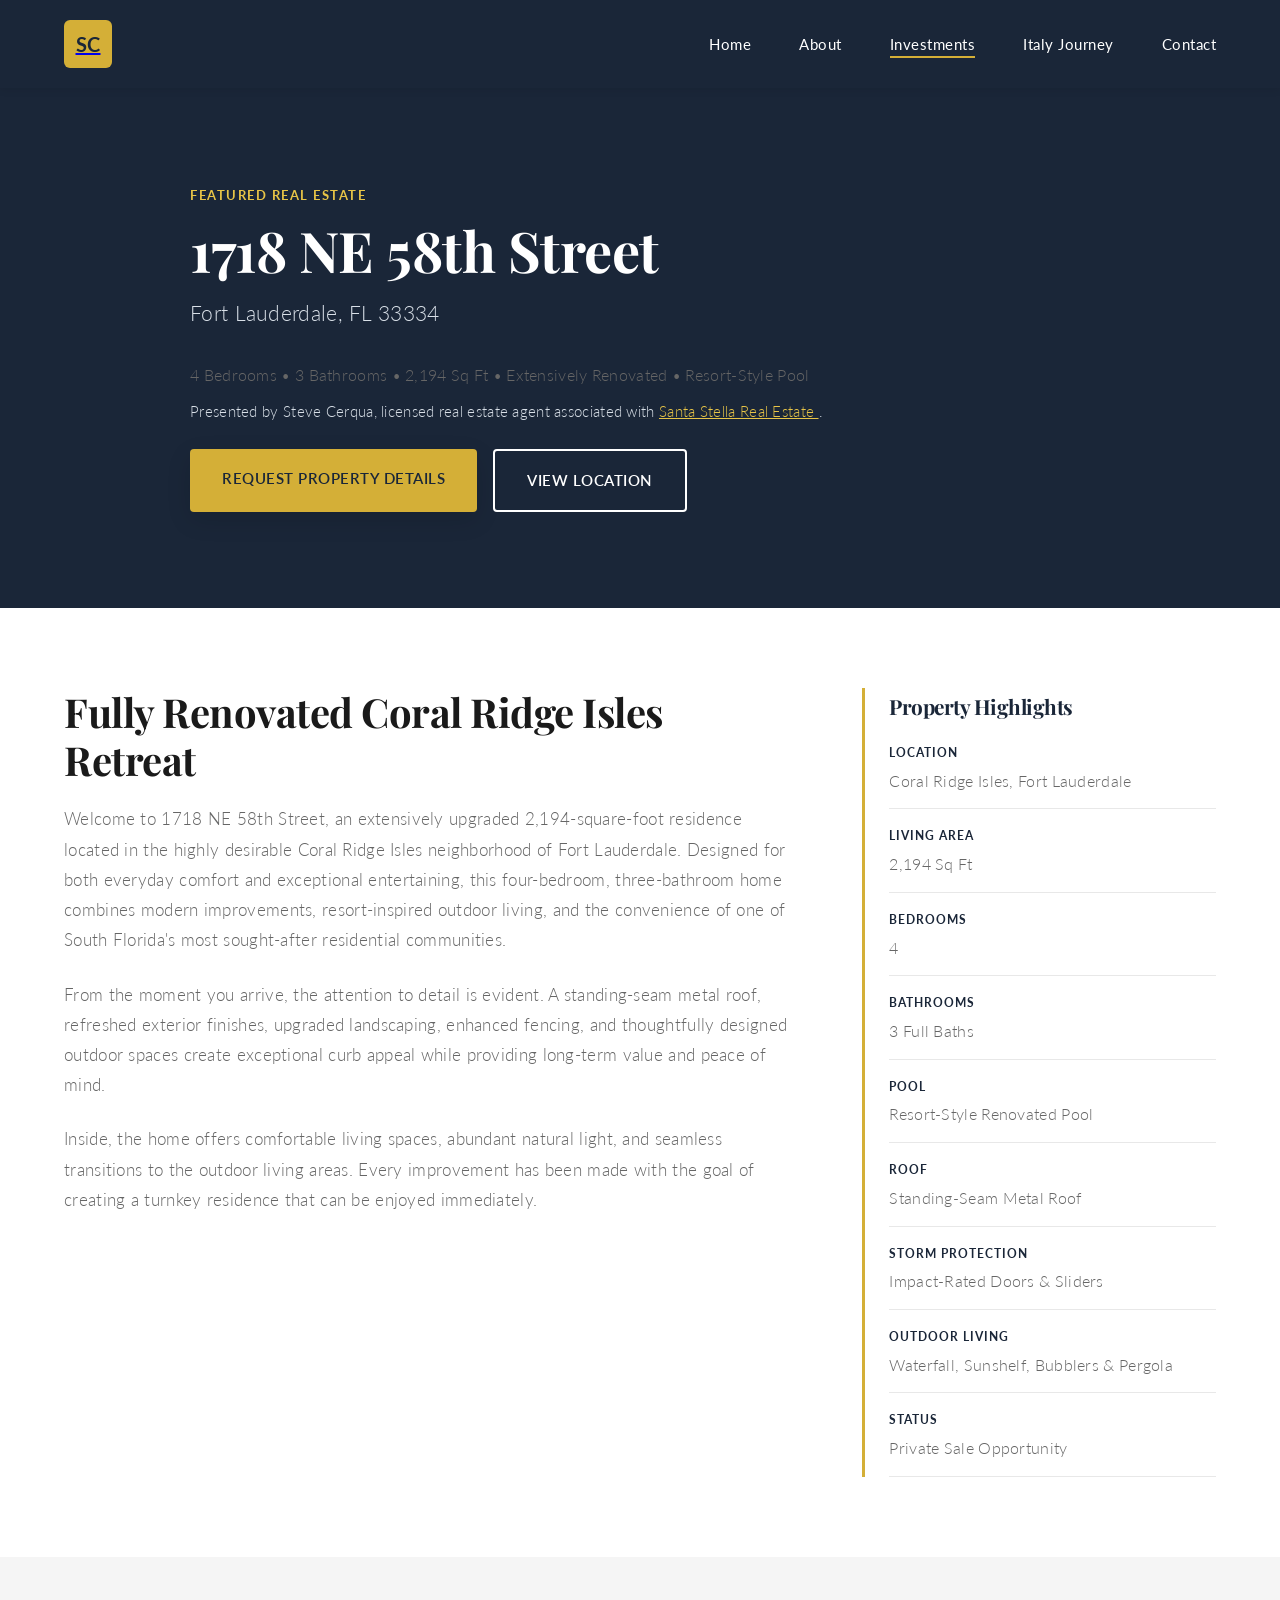
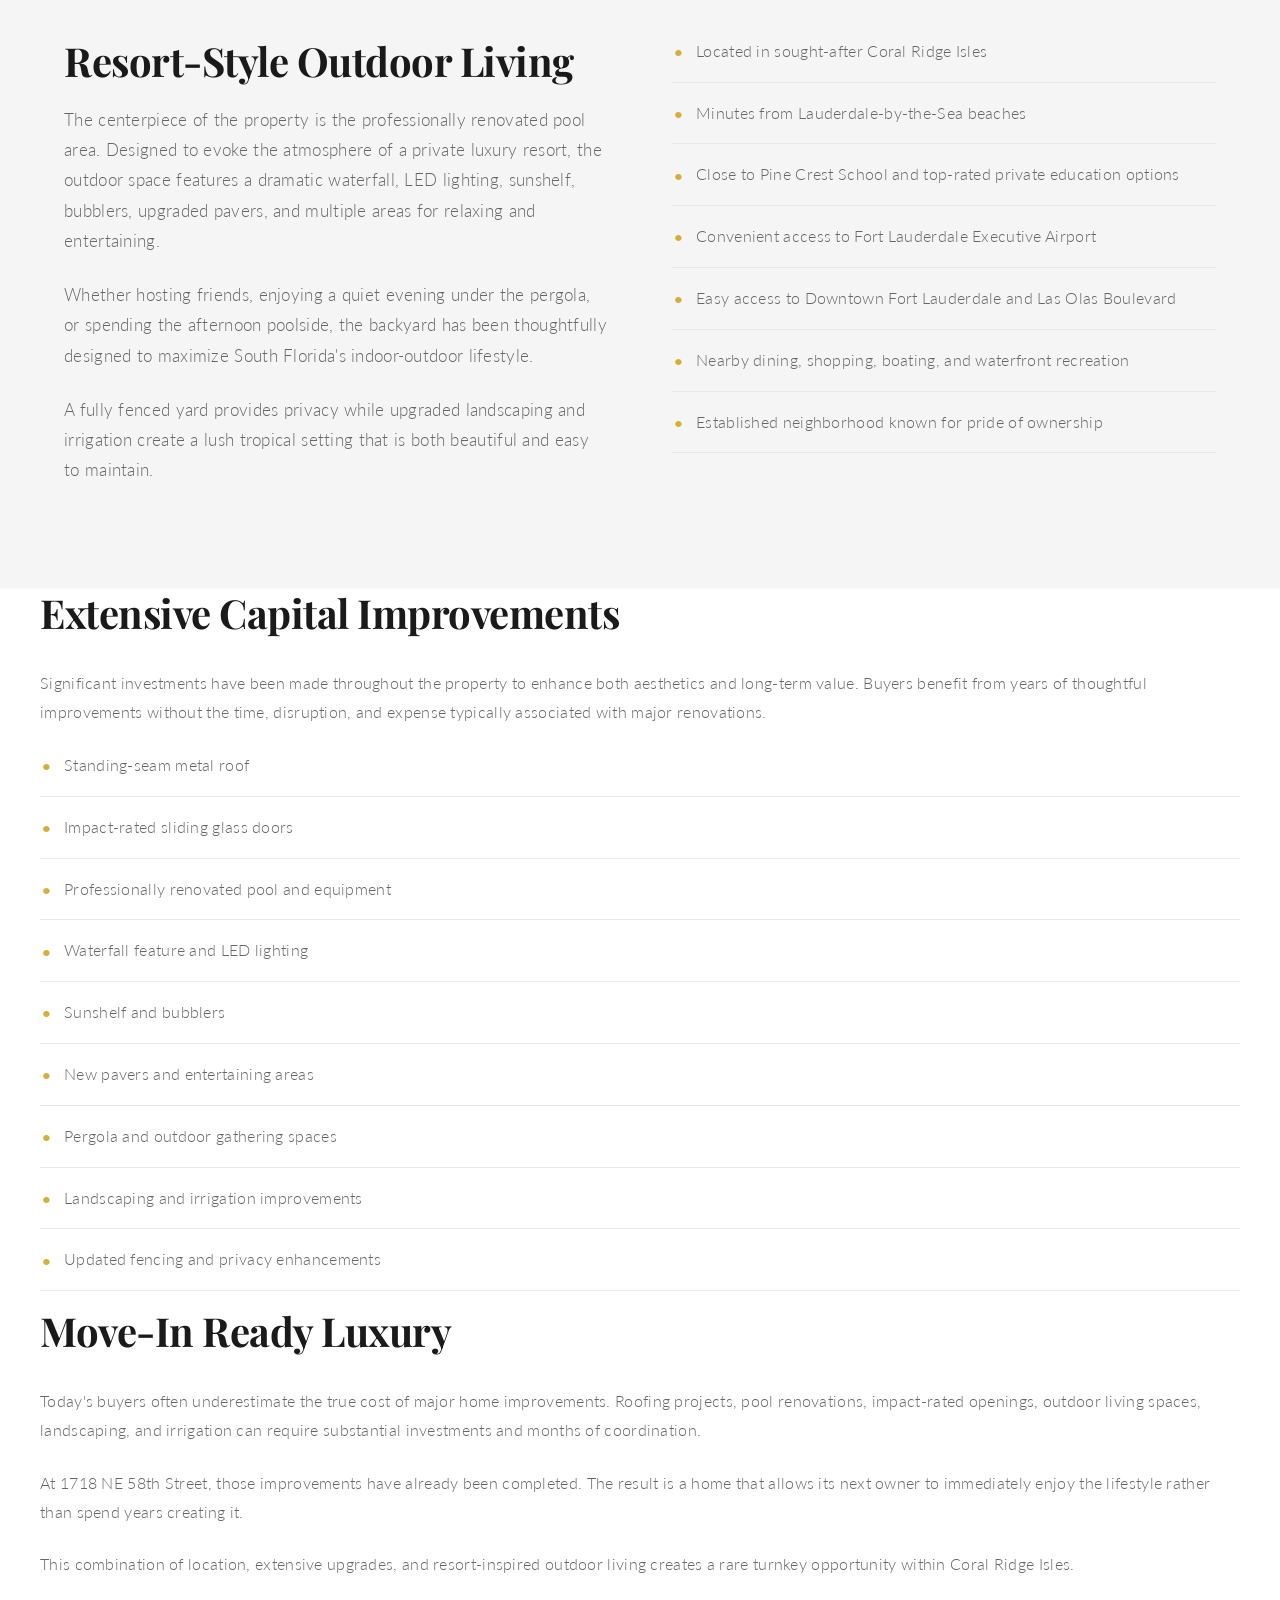
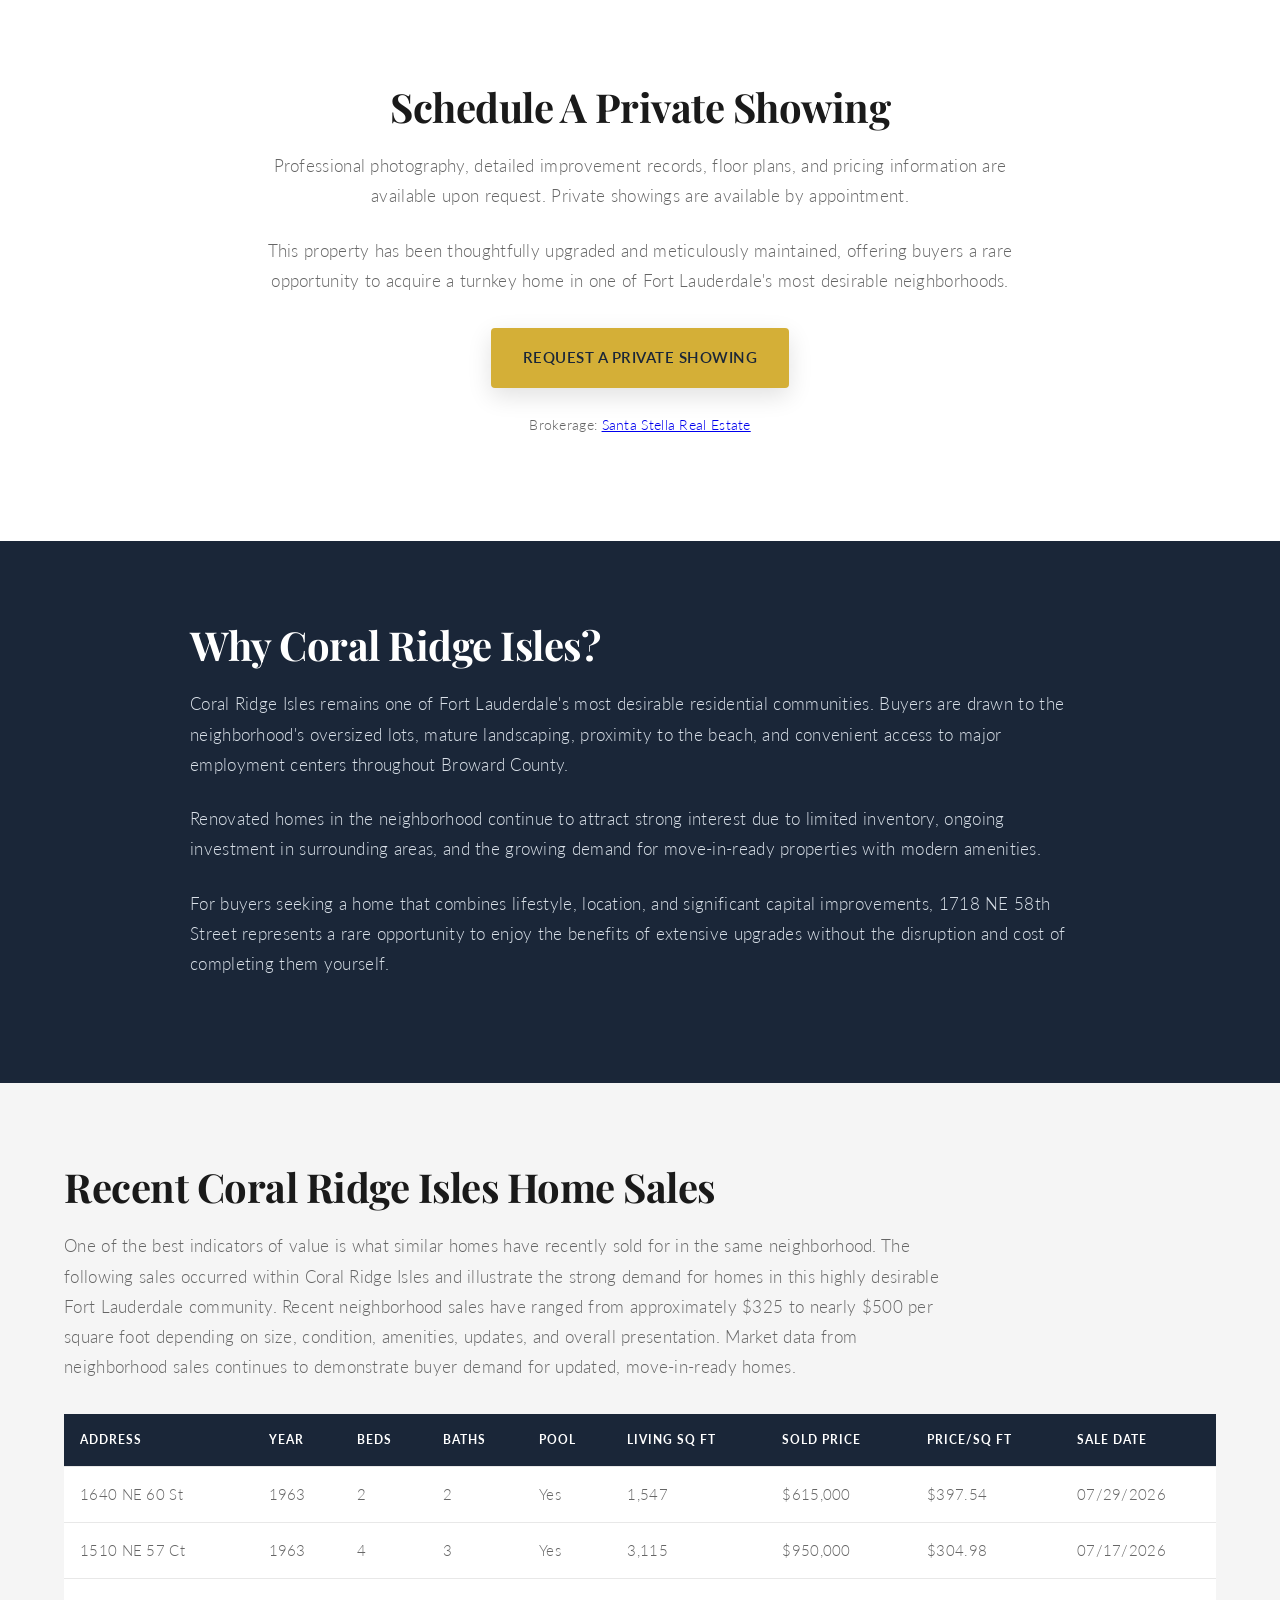
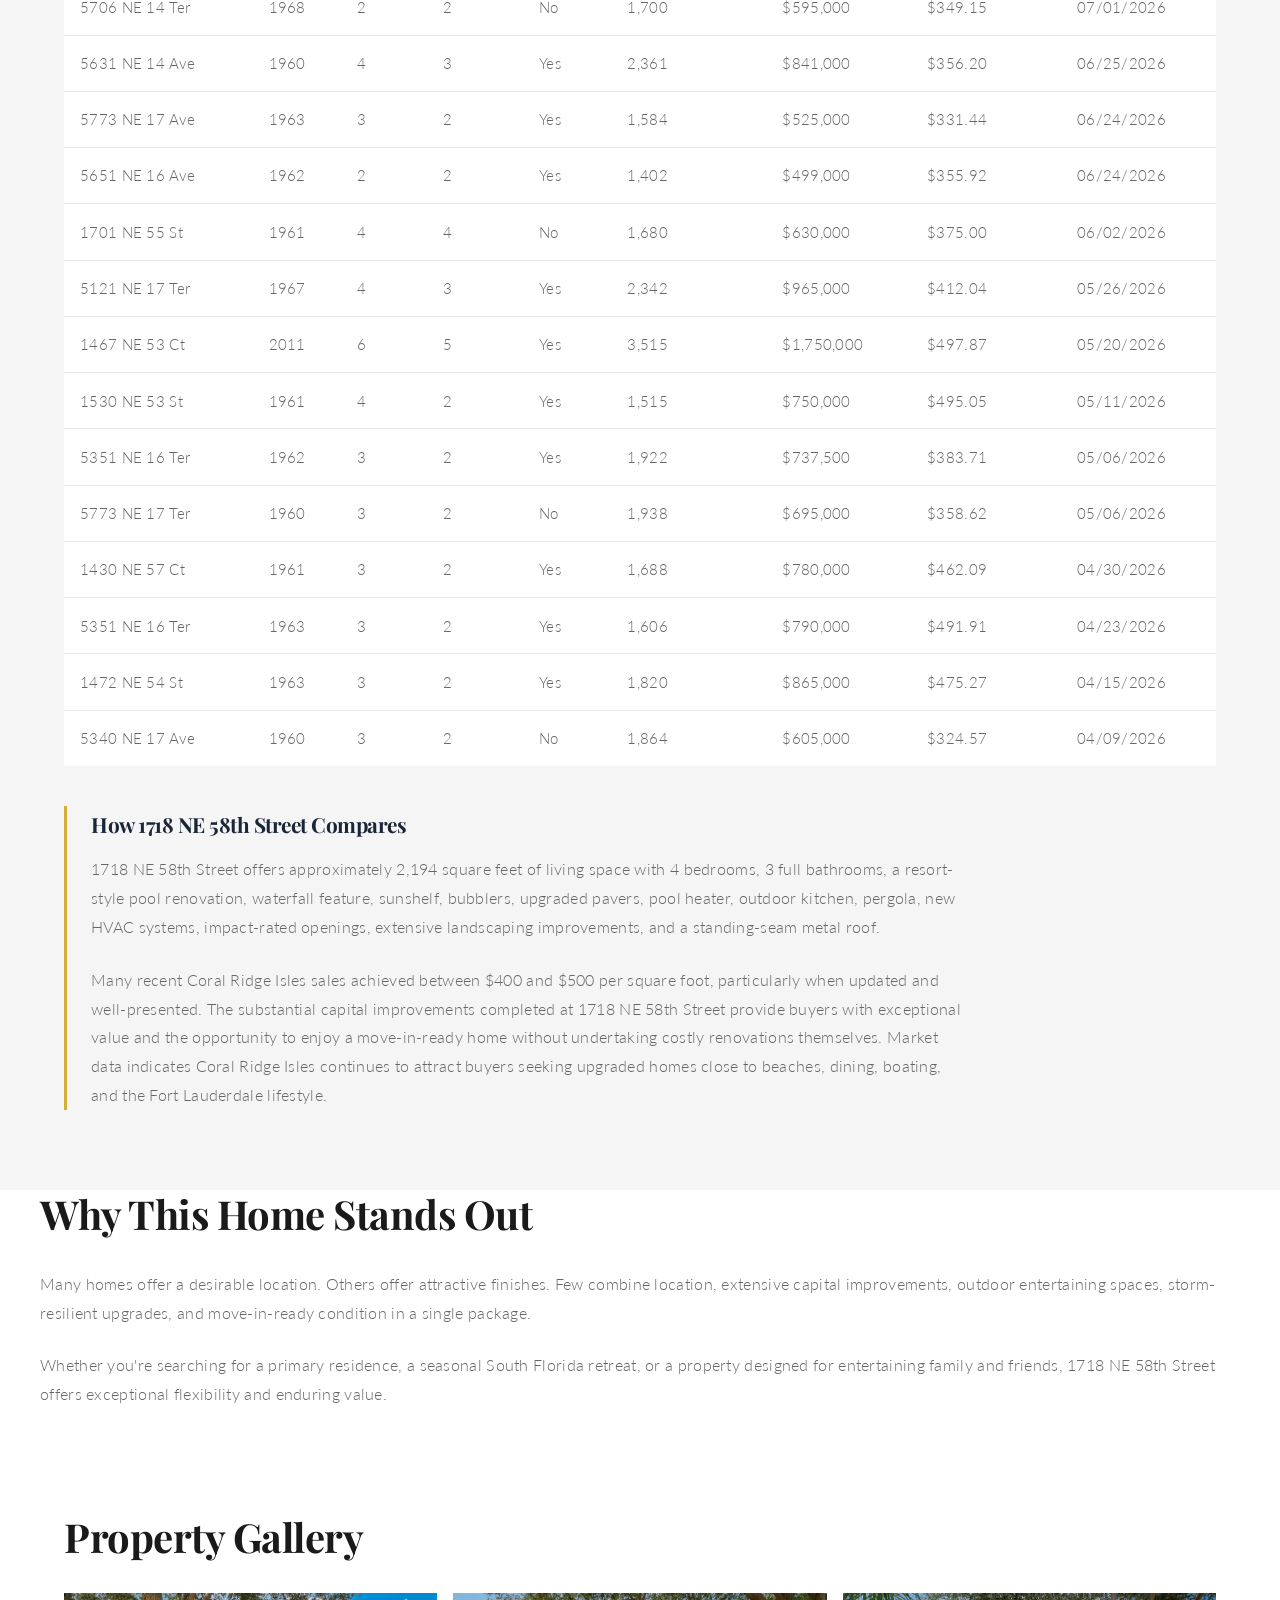
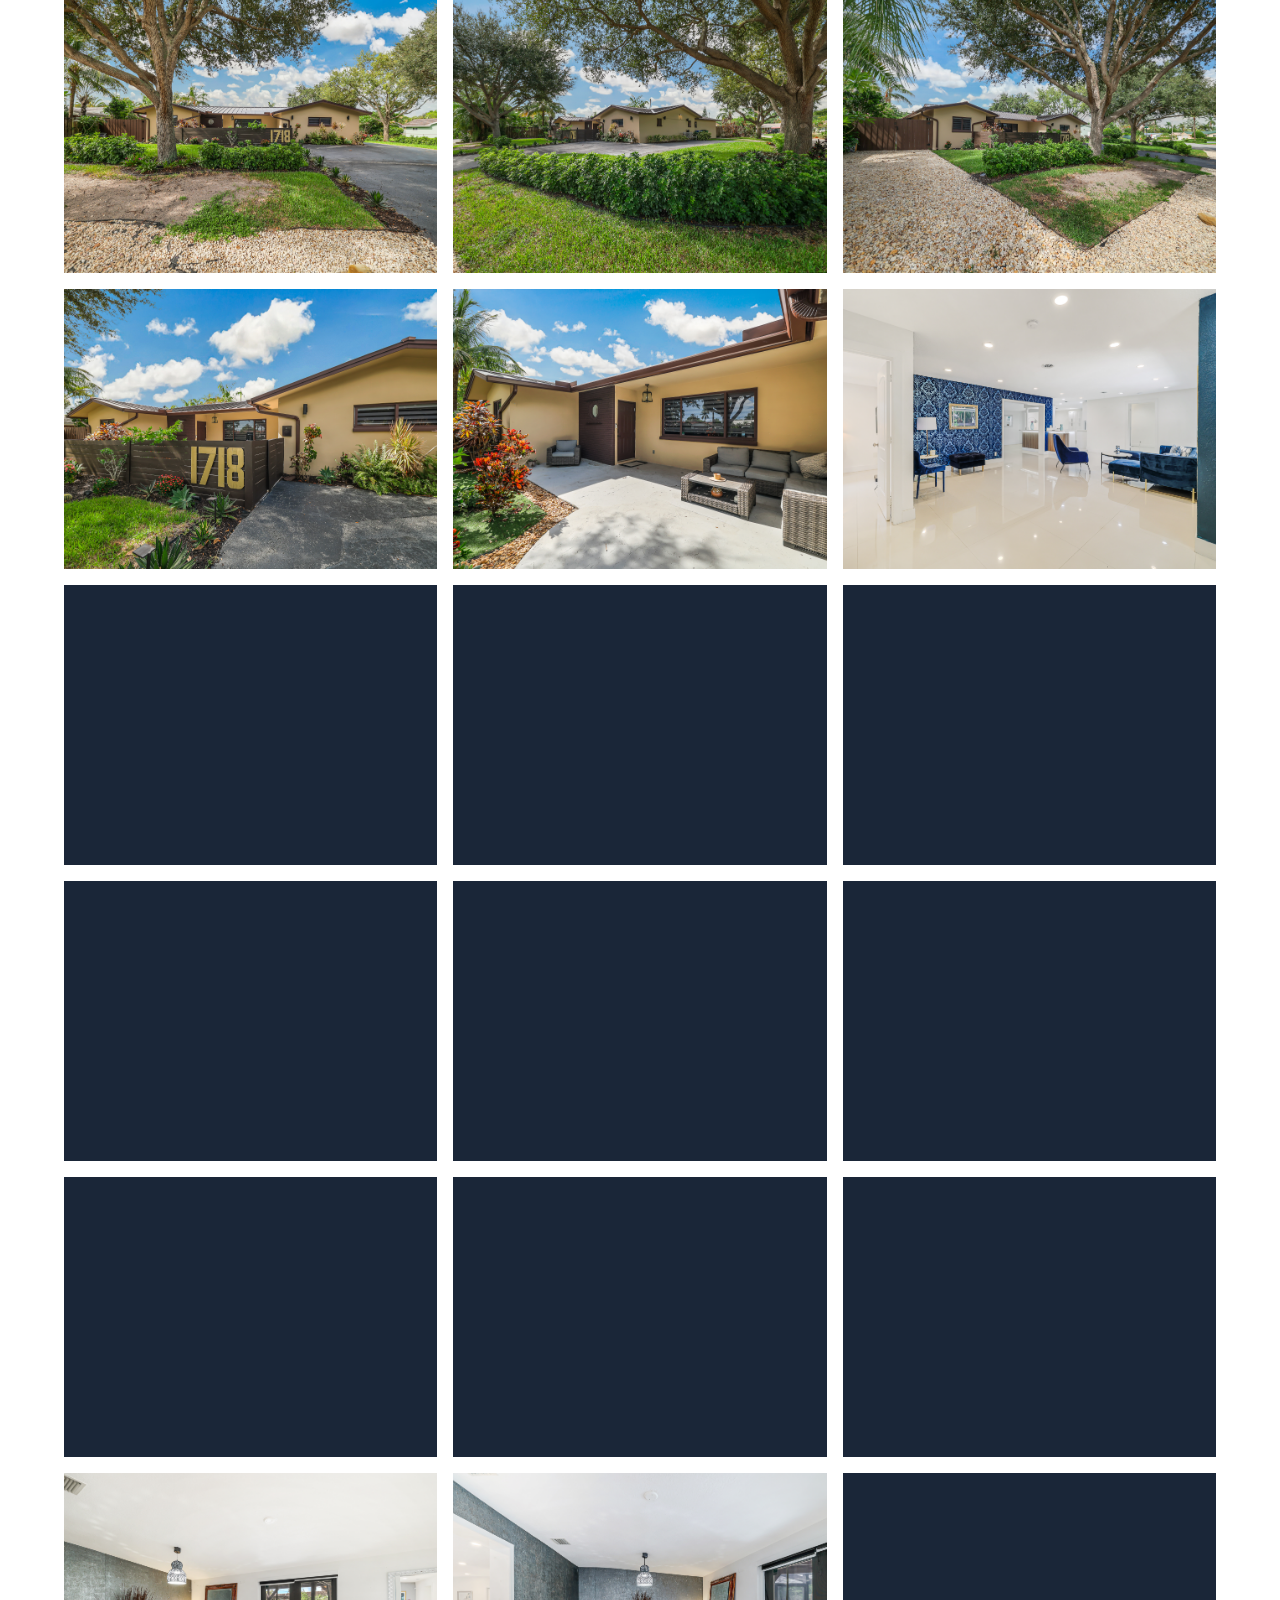
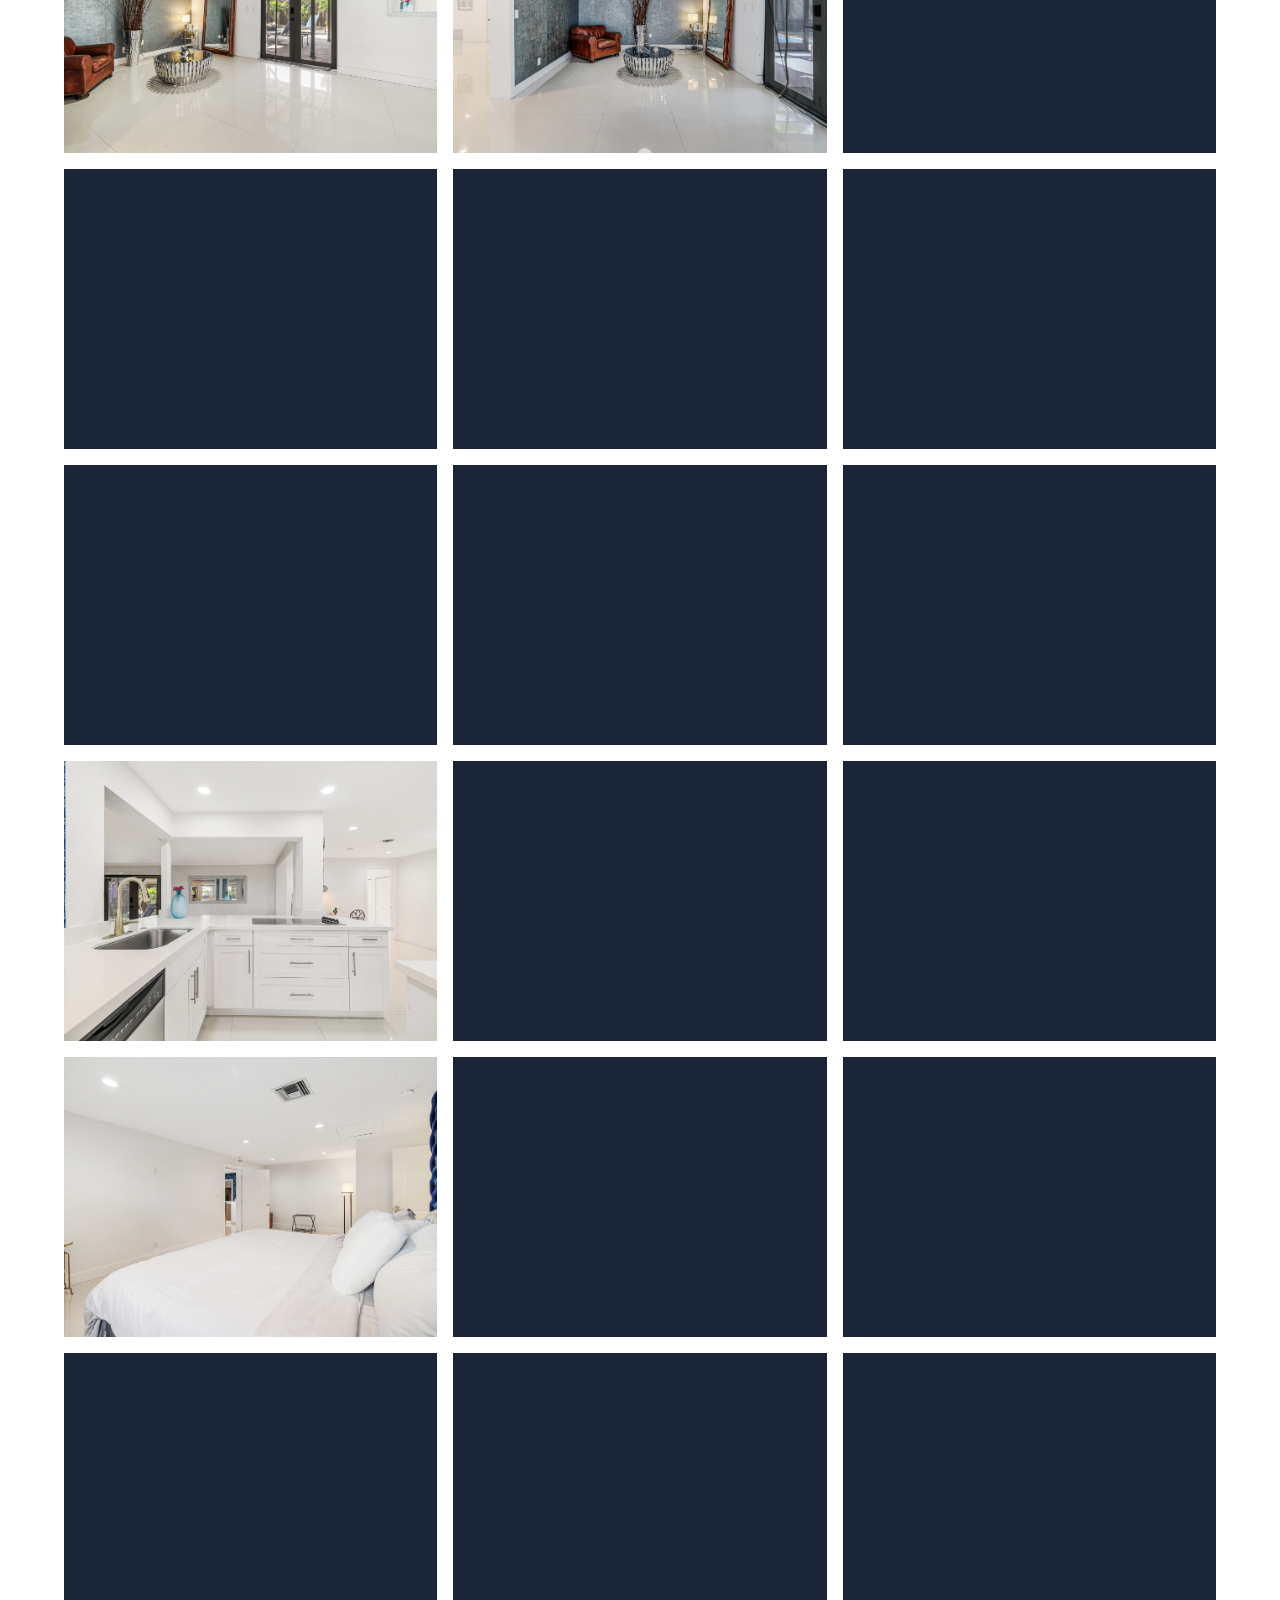
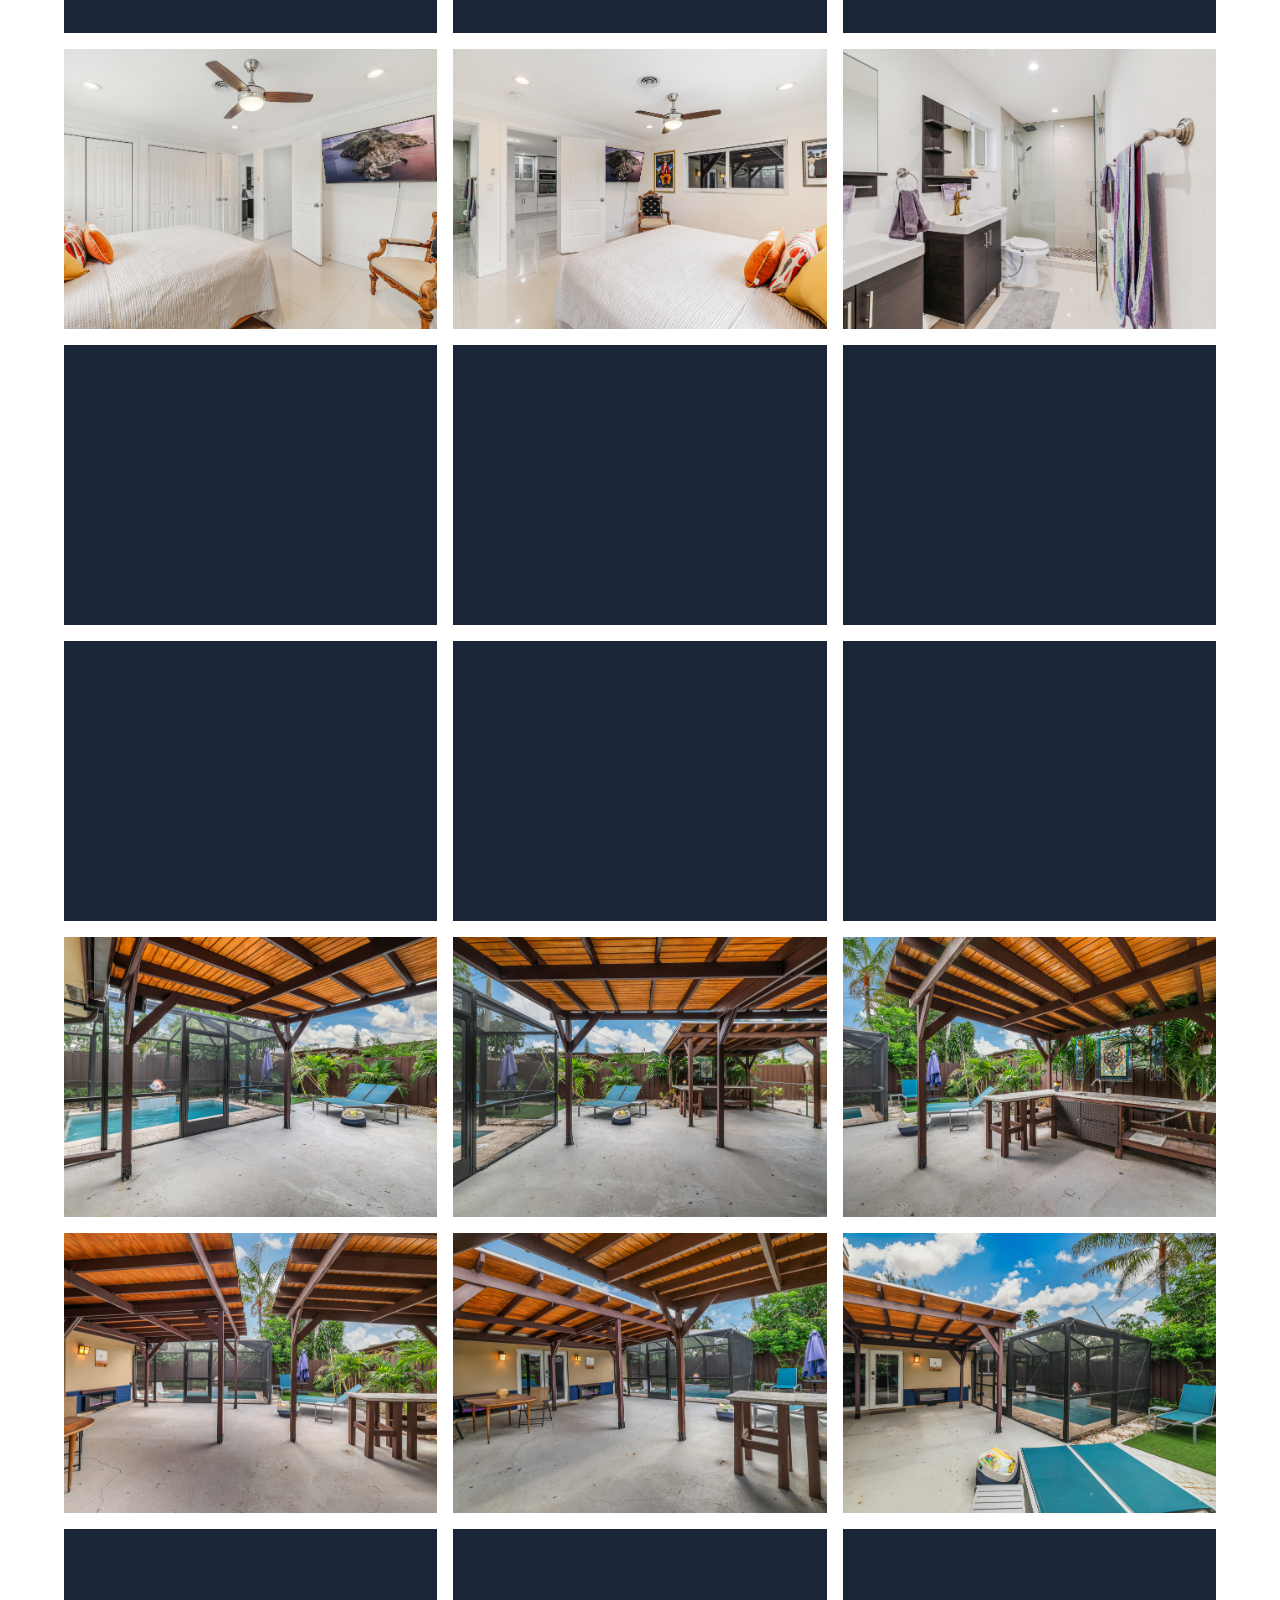
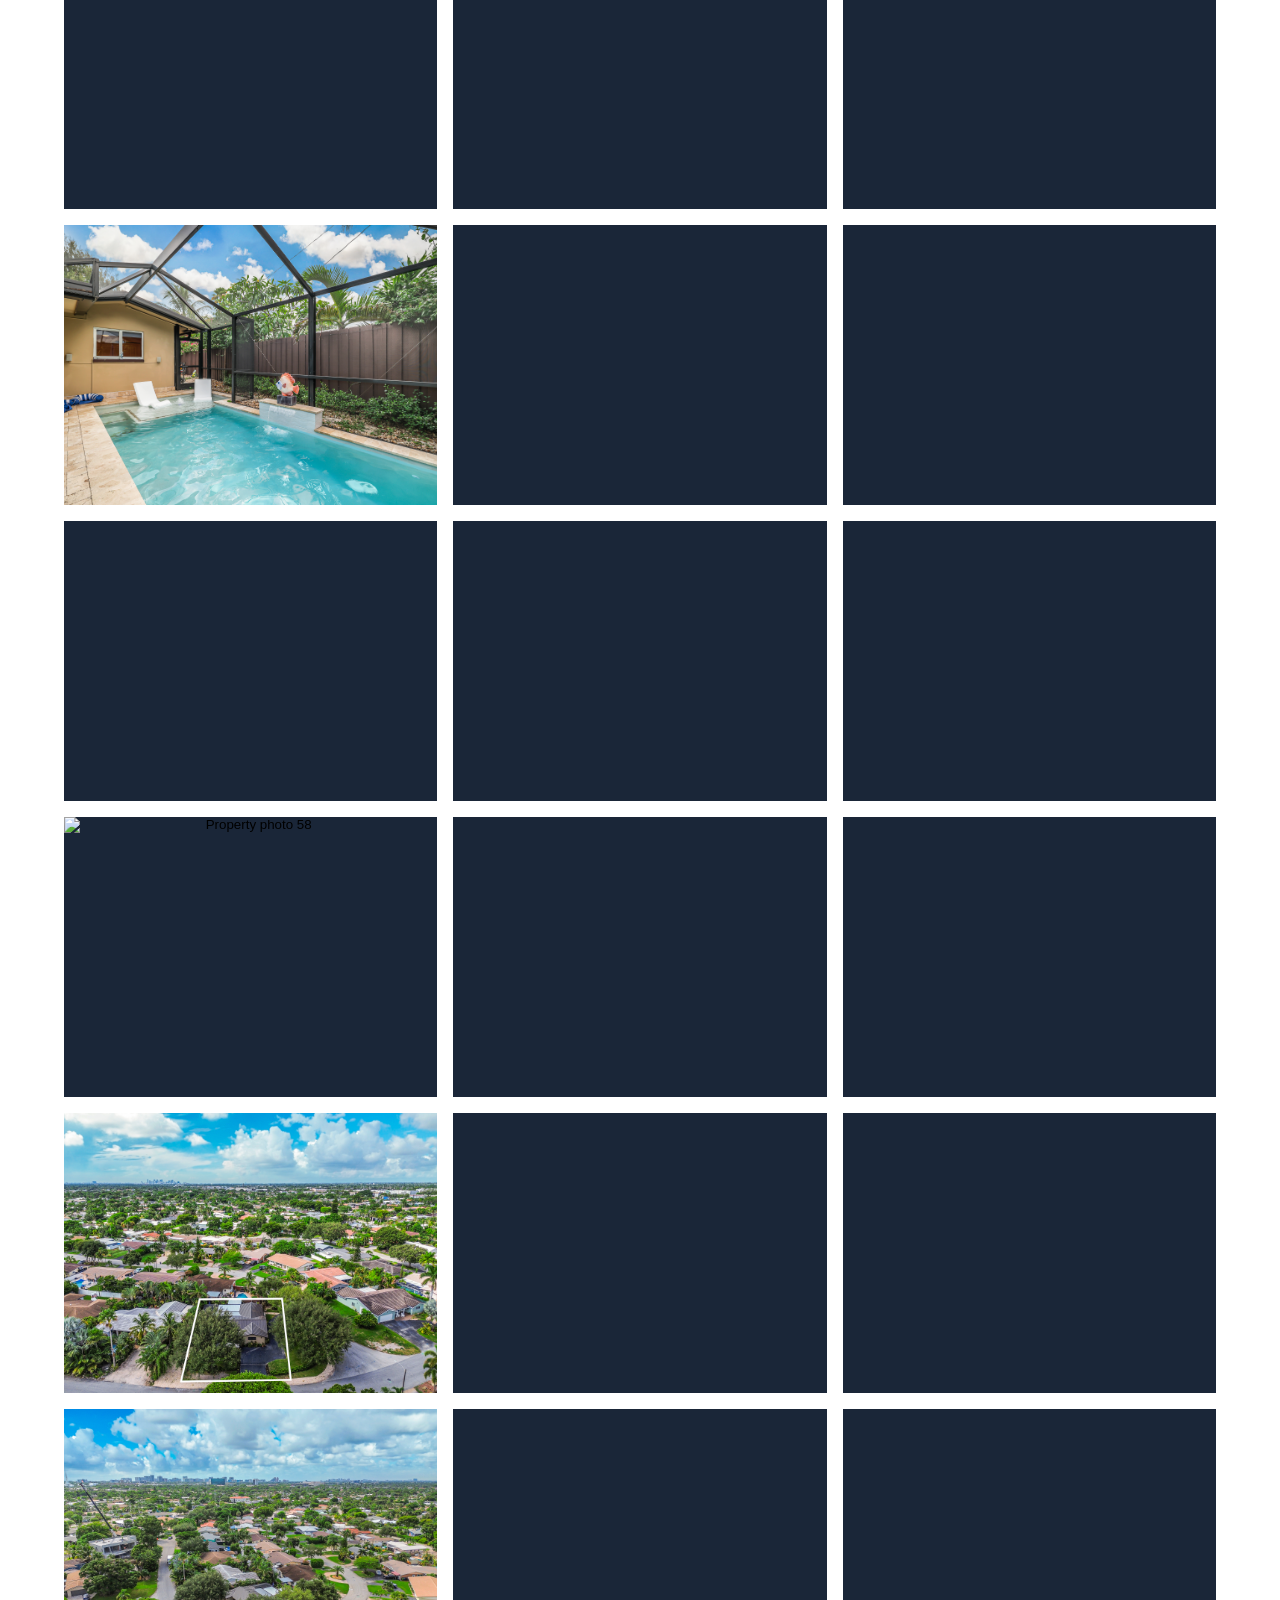
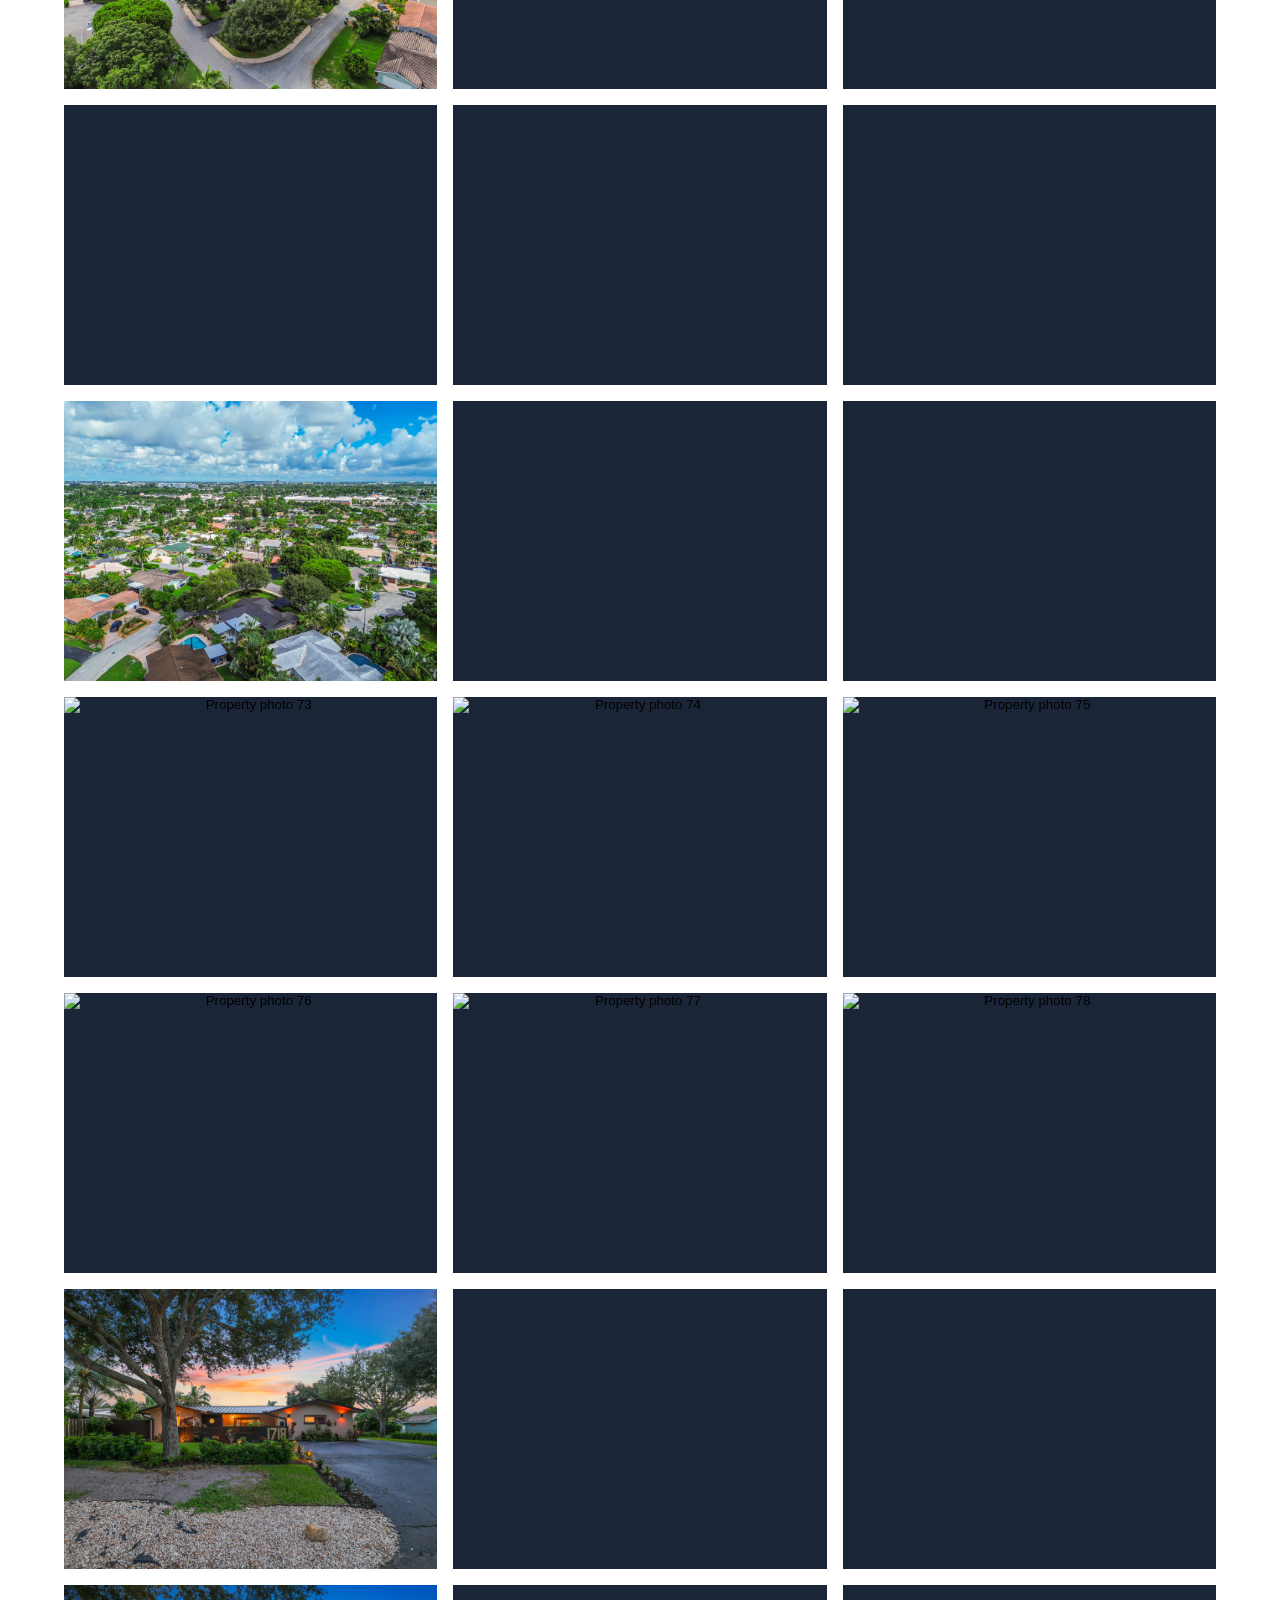
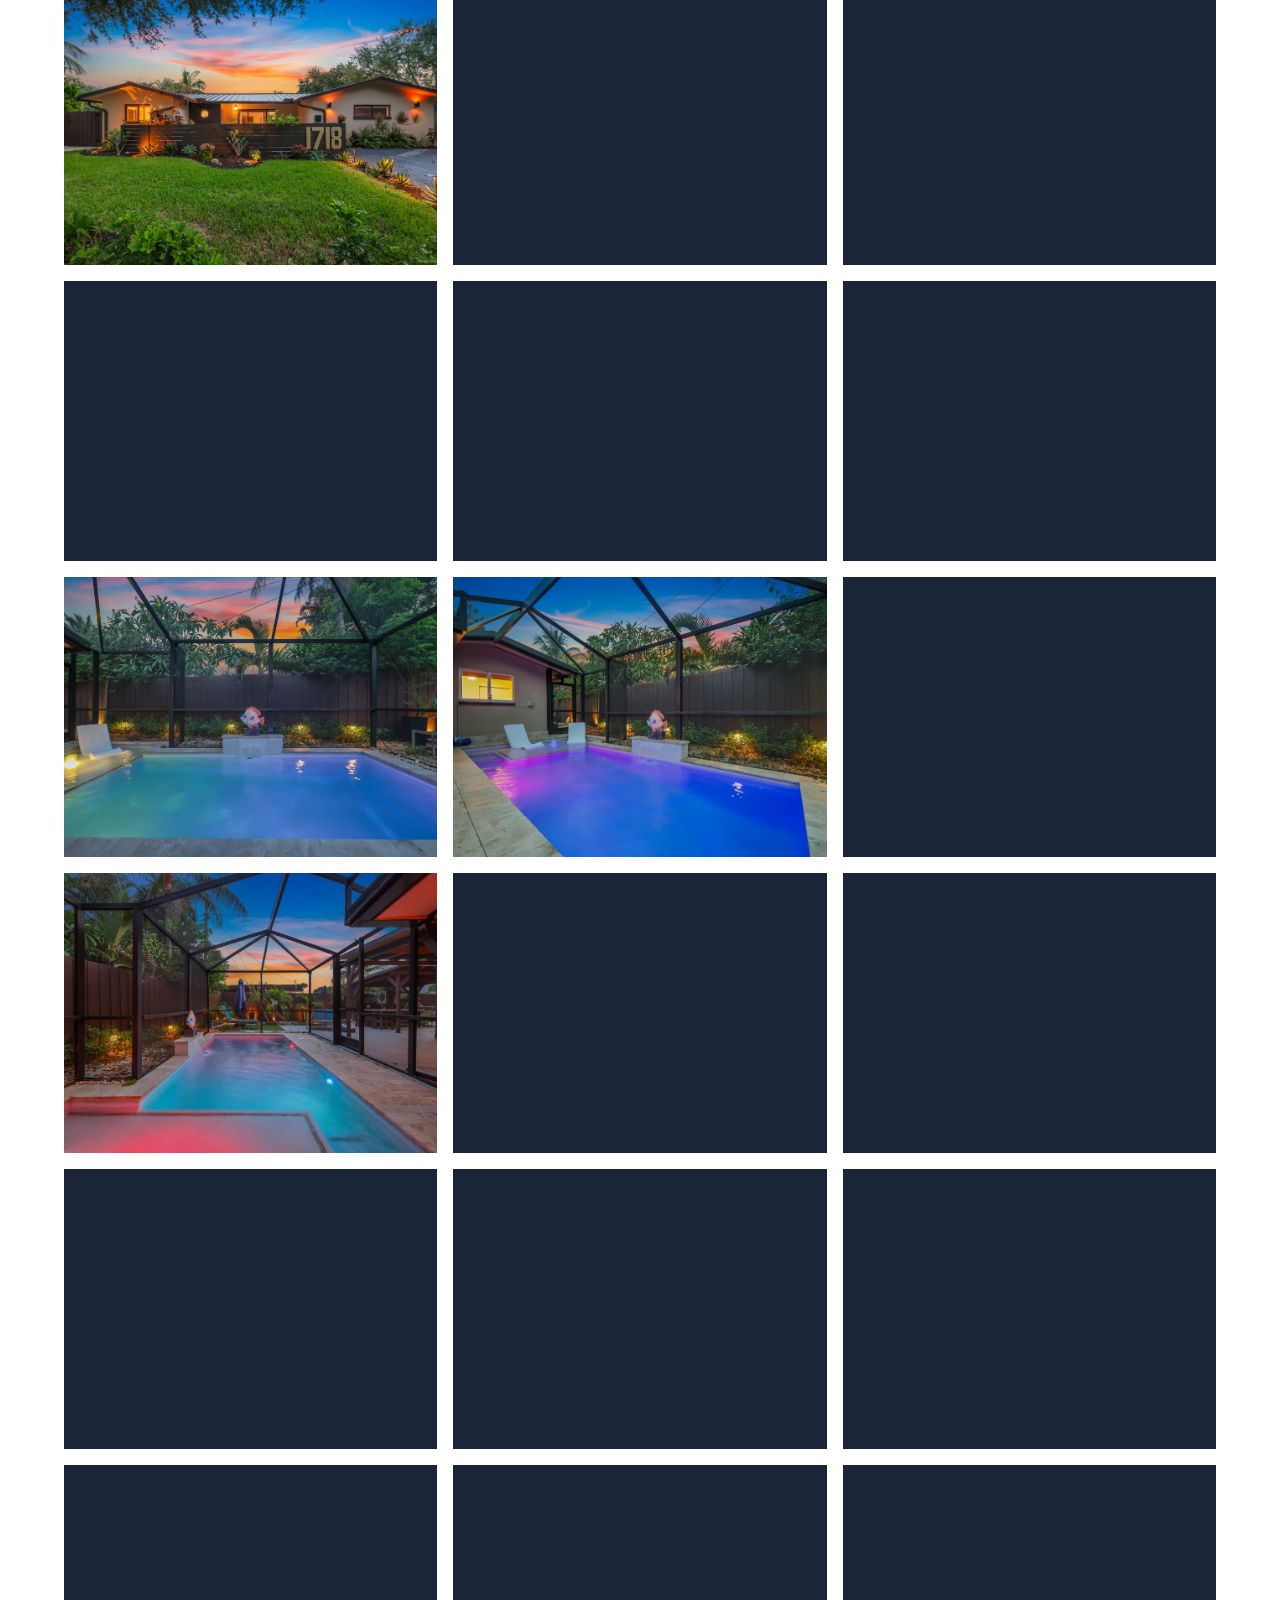
==== commit 3a2633ad: "upload pics and make gallery" ====
--- a/1718-ne-58th-street.html
+++ b/1718-ne-58th-street.html
@@ -332,27 +332,12 @@
         </div>
     </section>
 
-    <!-- FUTURE PHOTOS -->
-
     <section class="property-gallery">
         <div class="section-container">
 
             <h2>Property Gallery</h2>
 
-            <p>
-                Professional photography will be added soon and will include:
-            </p>
-
-            <ul class="location-points">
-                <li>Front Elevation & Curb Appeal</li>
-                <li>Living & Dining Areas</li>
-                <li>Kitchen</li>
-                <li>Primary Suite</li>
-                <li>Guest Bedrooms</li>
-                <li>Pool & Outdoor Living Spaces</li>
-                <li>Neighborhood & Area Highlights</li>
-                <li>Before & After Renovation Comparisons</li>
-            </ul>
+            <div class="property-gallery-grid" id="property-gallery" aria-label="Property photos"></div>
 
         </div>
     </section>
@@ -379,5 +364,48 @@
     </div>
 </footer>
 
+<dialog class="gallery-lightbox" id="gallery-lightbox" aria-label="Expanded property photo">
+    <button class="gallery-close" type="button" aria-label="Close photo viewer">Close</button>
+    <img id="gallery-lightbox-image" src="" alt="">
+</dialog>
+
+<script>
+    const gallery = document.getElementById('property-gallery');
+    const lightbox = document.getElementById('gallery-lightbox');
+    const lightboxImage = document.getElementById('gallery-lightbox-image');
+    const photoPath = 'images/1718-ne-58th-street/';
+    const photoNames = Array.from({ length: 99 }, (_, index) => `1718 NE 58th St-${index + 1}.jpg`);
+
+    photoNames.push('Floor-1.jpg');
+
+    photoNames.forEach((photoName, index) => {
+        const photoLink = document.createElement('button');
+        const photo = document.createElement('img');
+        const photoNumber = index + 1;
+
+        photoLink.type = 'button';
+        photoLink.className = 'property-gallery-item';
+        photoLink.setAttribute('aria-label', `View property photo ${photoNumber}`);
+        photo.src = `${photoPath}${photoName}`;
+        photo.alt = photoName === 'Floor-1.jpg' ? 'Floor plan for 1718 NE 58th Street' : `Property photo ${photoNumber}`;
+        photo.loading = 'lazy';
+        photo.decoding = 'async';
+
+        photoLink.addEventListener('click', () => {
+            lightboxImage.src = photo.src;
+            lightboxImage.alt = photo.alt;
+            lightbox.showModal();
+        });
+
+        photoLink.appendChild(photo);
+        gallery.appendChild(photoLink);
+    });
+
+    lightbox.querySelector('.gallery-close').addEventListener('click', () => lightbox.close());
+    lightbox.addEventListener('click', (event) => {
+        if (event.target === lightbox) lightbox.close();
+    });
+</script>
+
 </body>
 </html>
--- a/style.css
+++ b/style.css
@@ -1039,6 +1039,16 @@
 .property-inquiry-content { max-width: 760px; margin: 0 auto; text-align: center; }
 .property-inquiry-content .btn { margin-top: 0.5rem; }
 .brokerage-link { font-size: 0.9rem !important; margin-top: 1.5rem; }
+.property-gallery { background: var(--bg-white); padding: 5rem 4rem; }
+.property-gallery-grid { display: grid; gap: 1rem; grid-template-columns: repeat(3, minmax(0, 1fr)); }
+.property-gallery-item { background: var(--primary-dark); border: 0; cursor: zoom-in; display: block; overflow: hidden; padding: 0; }
+.property-gallery-item img { aspect-ratio: 4 / 3; display: block; height: 100%; object-fit: cover; transition: transform 0.3s ease; width: 100%; }
+.property-gallery-item:hover img, .property-gallery-item:focus-visible img { transform: scale(1.04); }
+.property-gallery-item:focus-visible { outline: 3px solid var(--accent-gold); outline-offset: 3px; }
+.gallery-lightbox { background: transparent; border: 0; height: 100vh; max-height: none; max-width: none; padding: 2rem; width: 100vw; }
+.gallery-lightbox::backdrop { background: rgba(0, 0, 0, 0.88); }
+.gallery-lightbox img { display: block; height: 100%; margin: 0 auto; max-width: 100%; object-fit: contain; width: 100%; }
+.gallery-close { background: var(--bg-white); border: 0; border-radius: 4px; color: var(--primary-dark); cursor: pointer; font: inherit; font-weight: 700; padding: 0.65rem 1rem; position: fixed; right: 2rem; text-transform: uppercase; top: 2rem; }
 
 /* ============================================
    ITALY PAGE STYLES
@@ -1680,7 +1690,8 @@
     .property-location,
     .property-inquiry,
     .property-investment,
-    .property-comparables {
+    .property-comparables,
+    .property-gallery {
         padding: 3rem 2rem;
     }
 
@@ -1715,6 +1726,9 @@
     .featured-property-layout { display: grid; gap: 2rem; }
     .property-actions { flex-direction: column; }
     .property-actions .btn { width: 100%; text-align: center; }
+    .property-gallery-grid { grid-template-columns: repeat(2, minmax(0, 1fr)); }
+    .gallery-lightbox { padding: 1rem; }
+    .gallery-close { right: 1rem; top: 1rem; }
 
     /* Italy Page */
     .italy-intro,
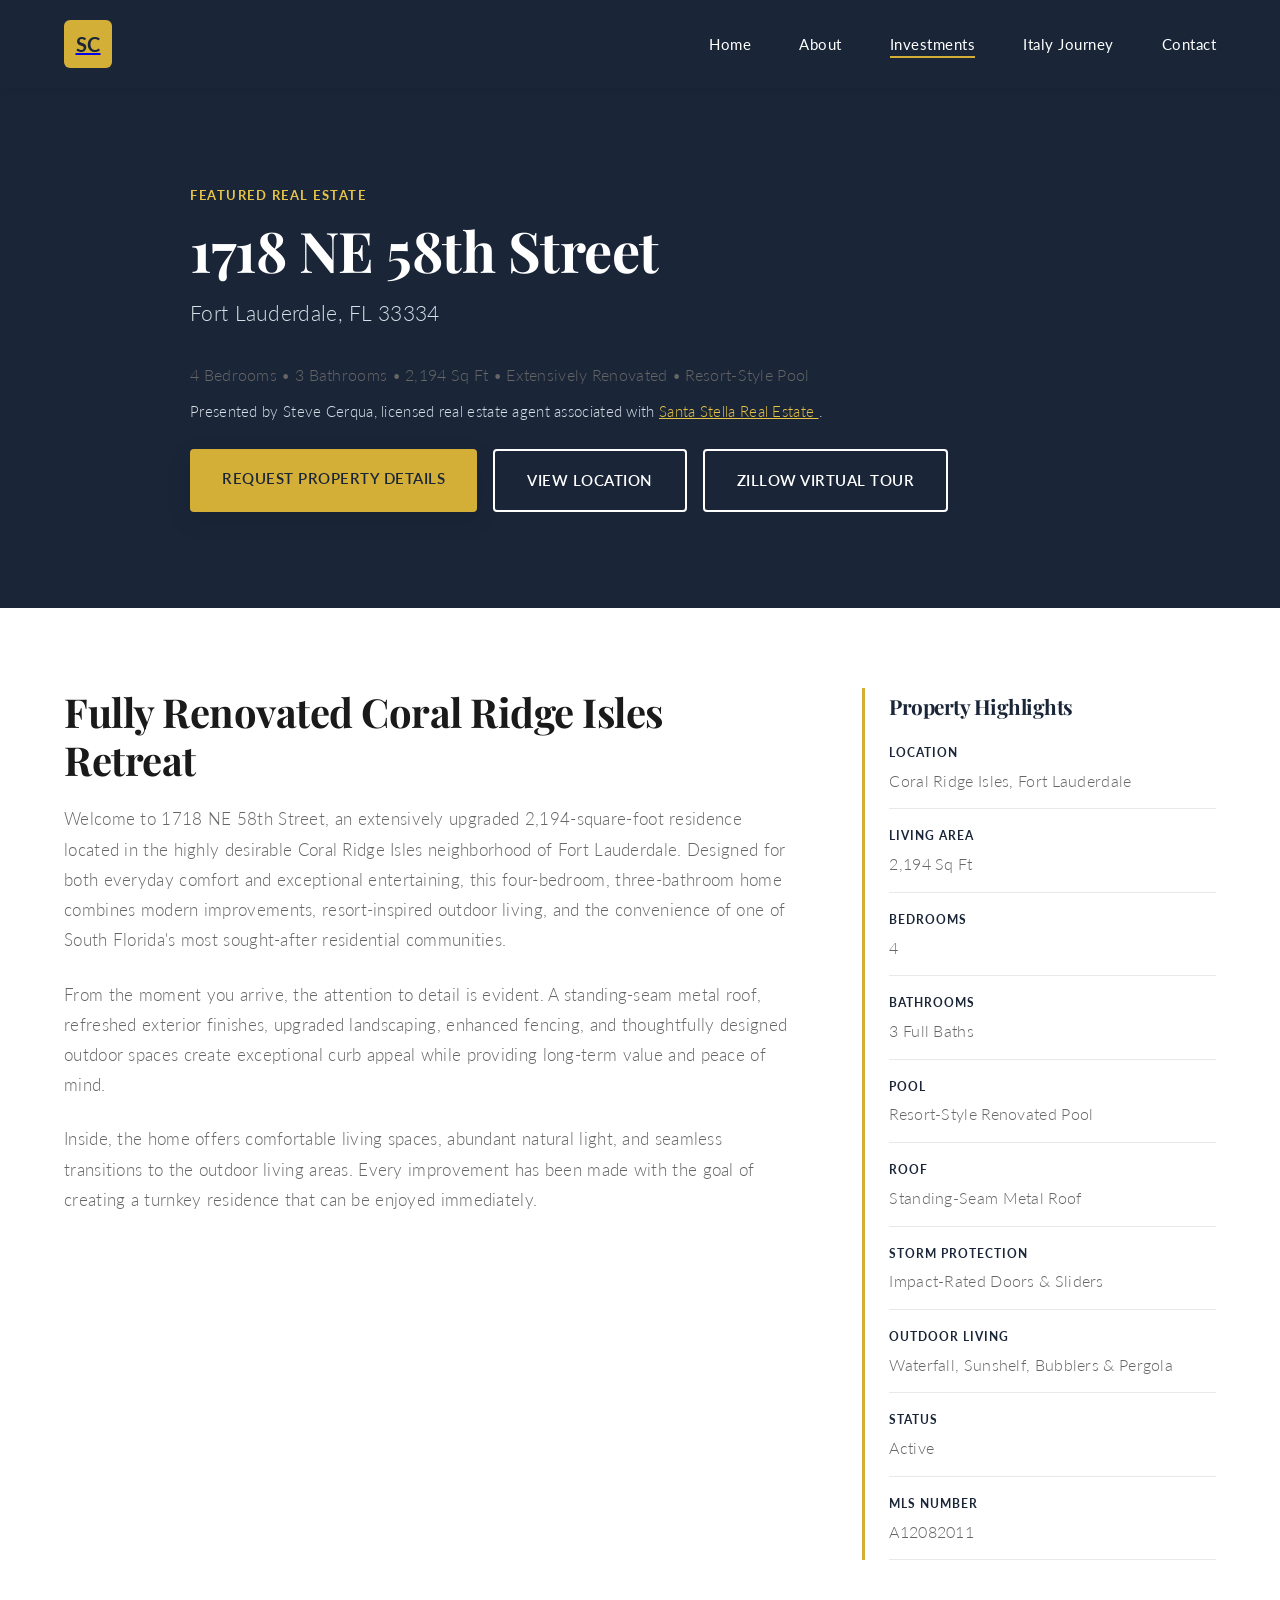
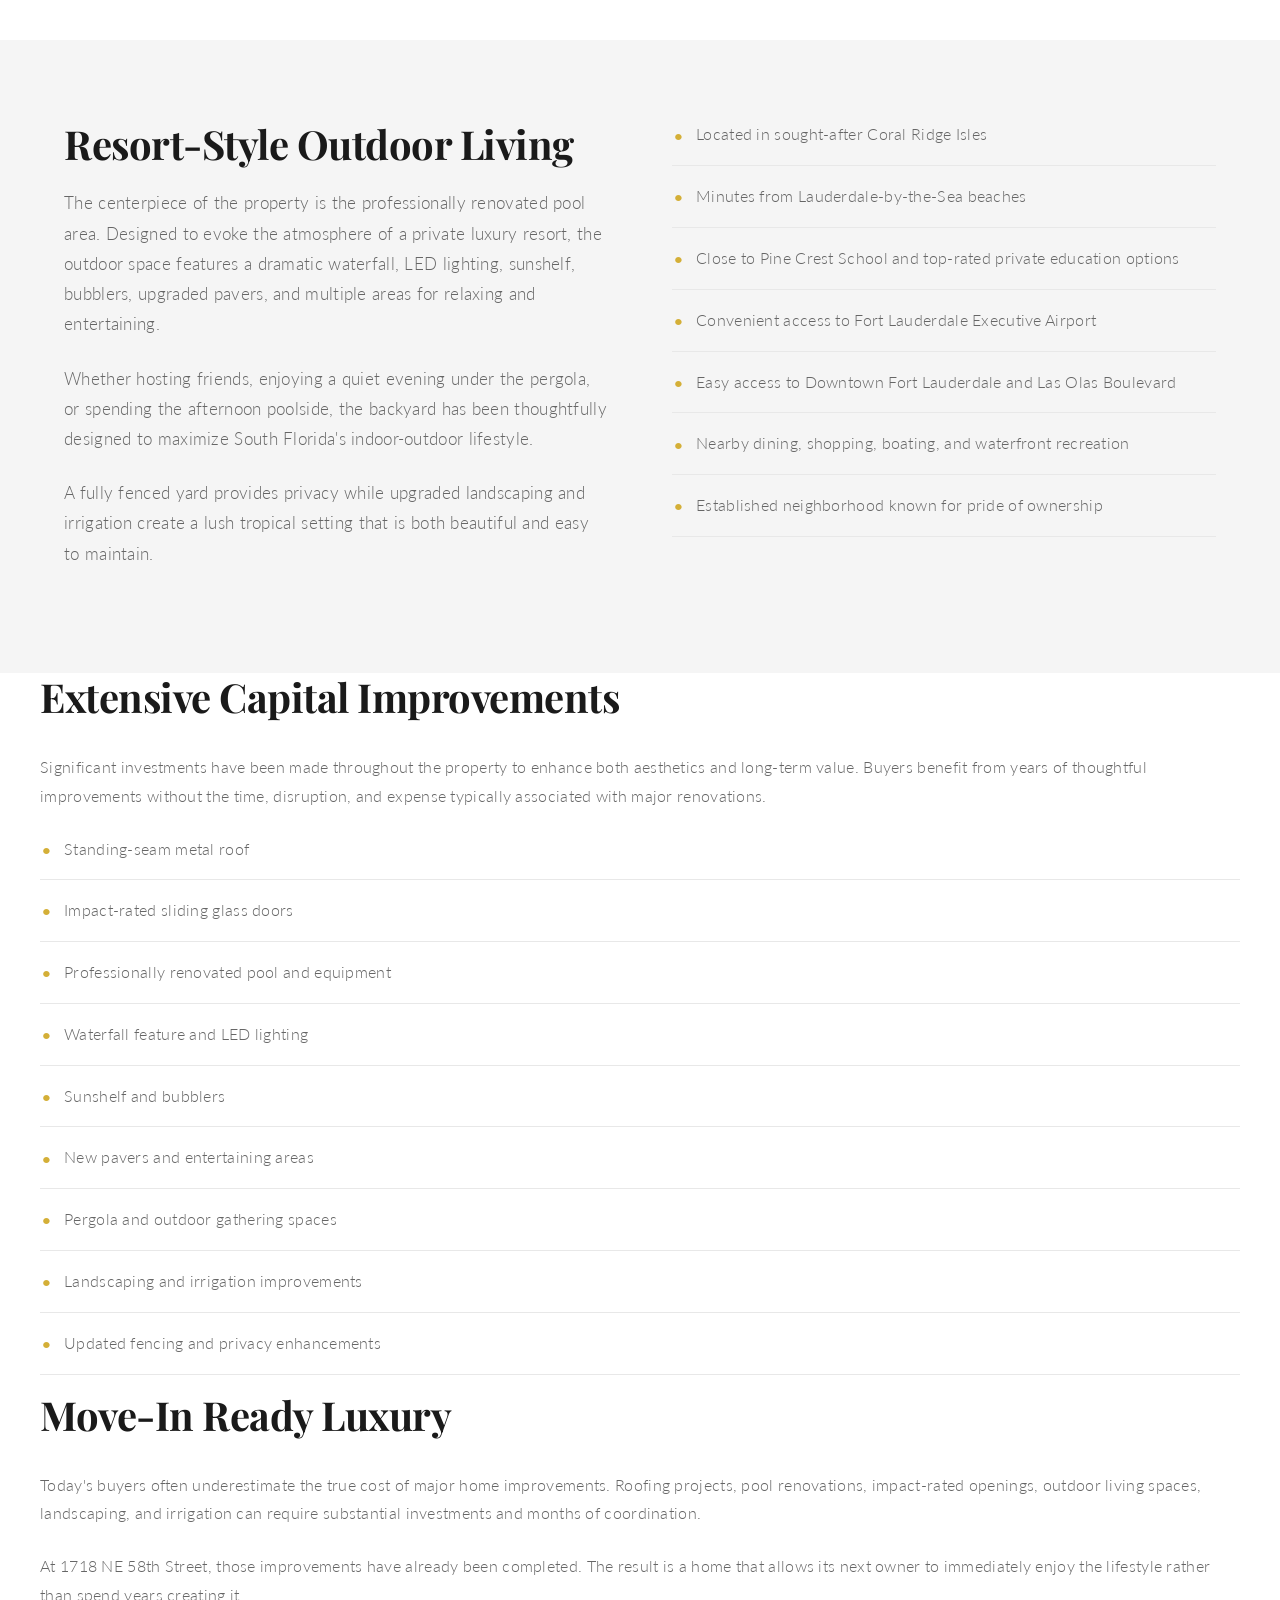
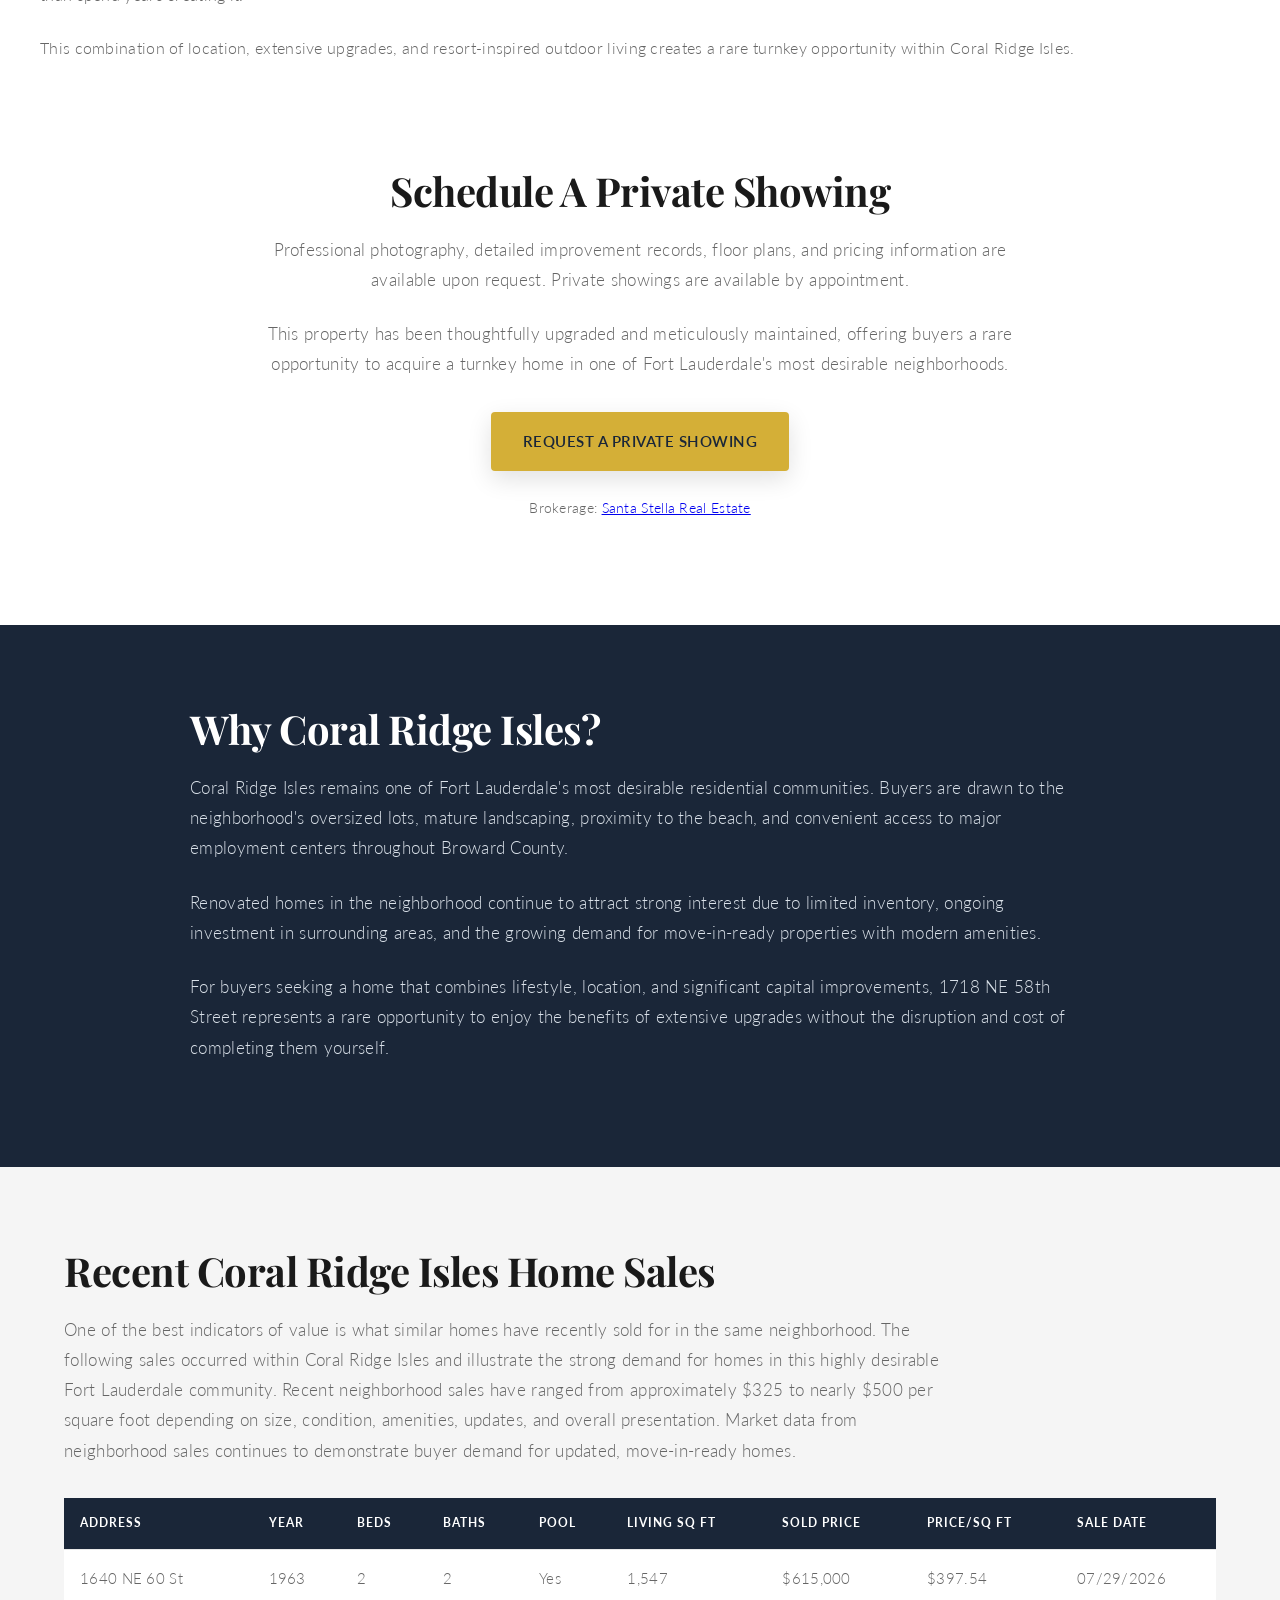
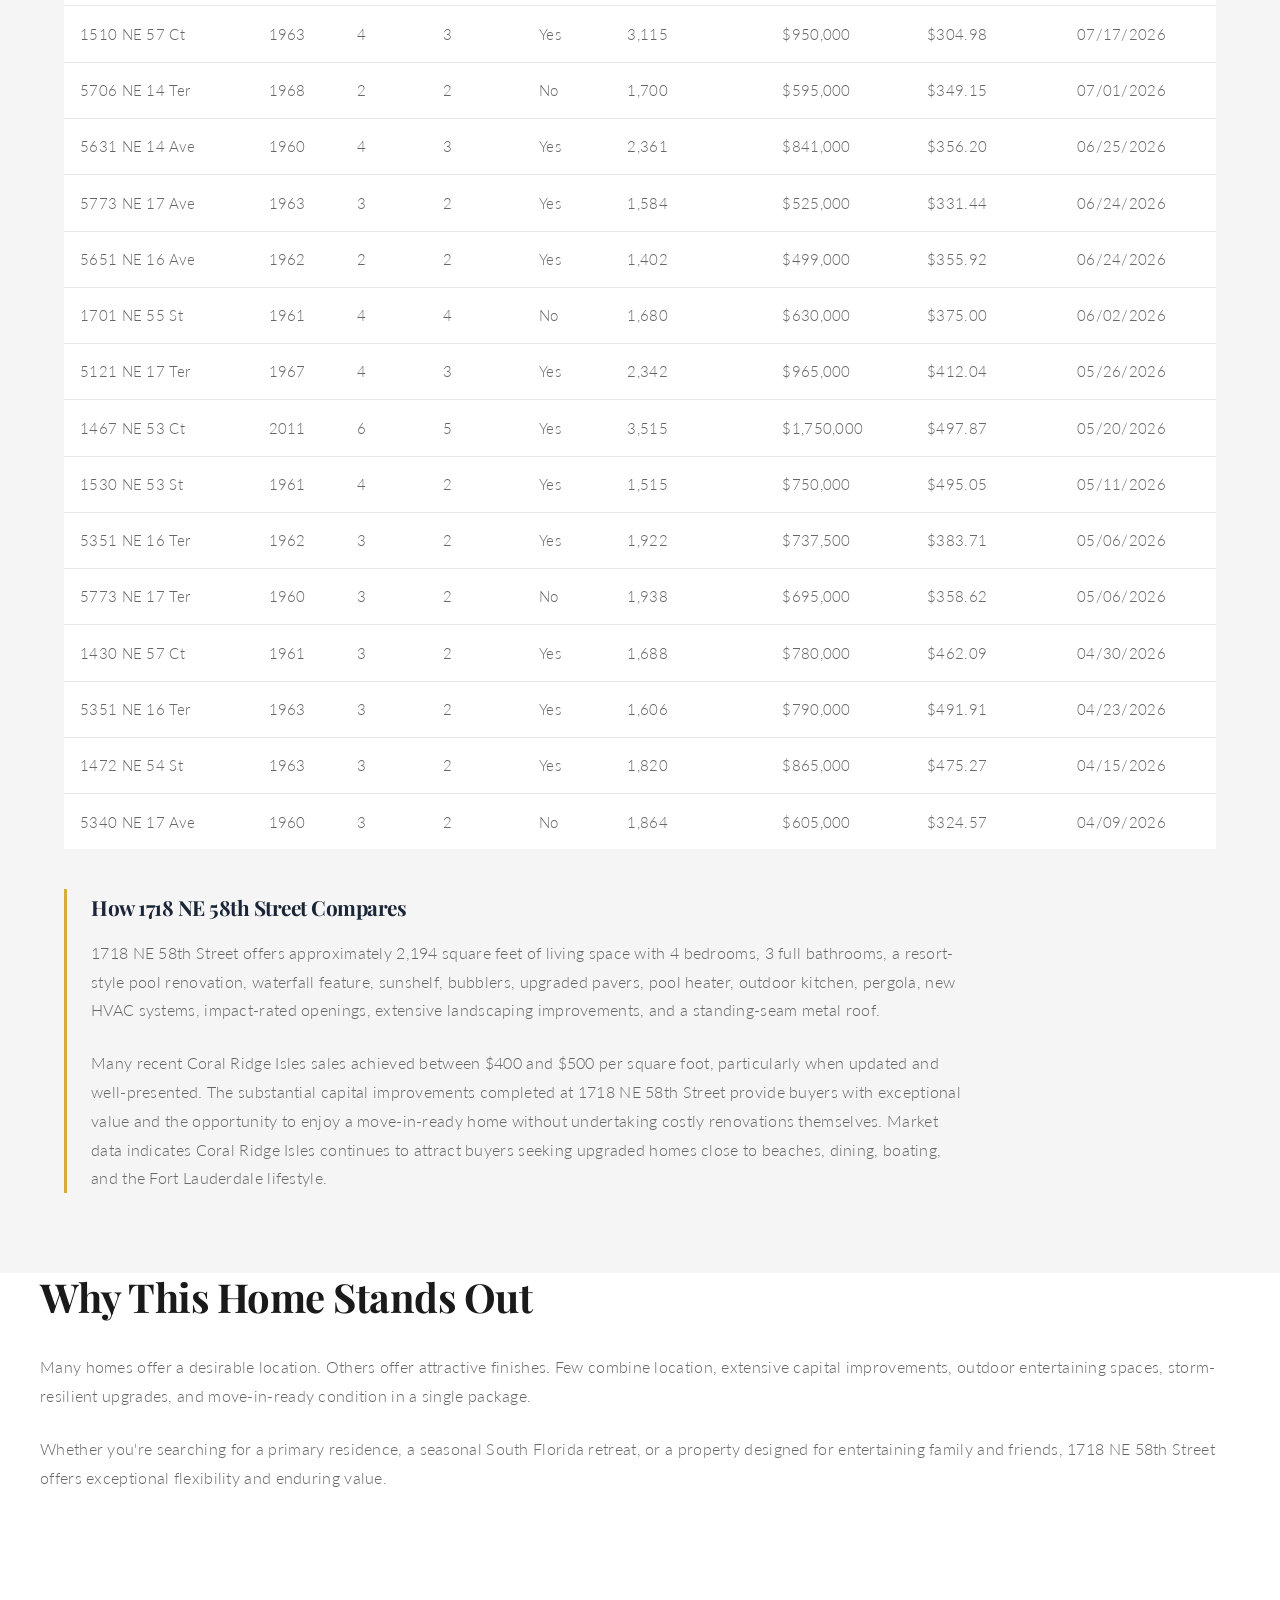
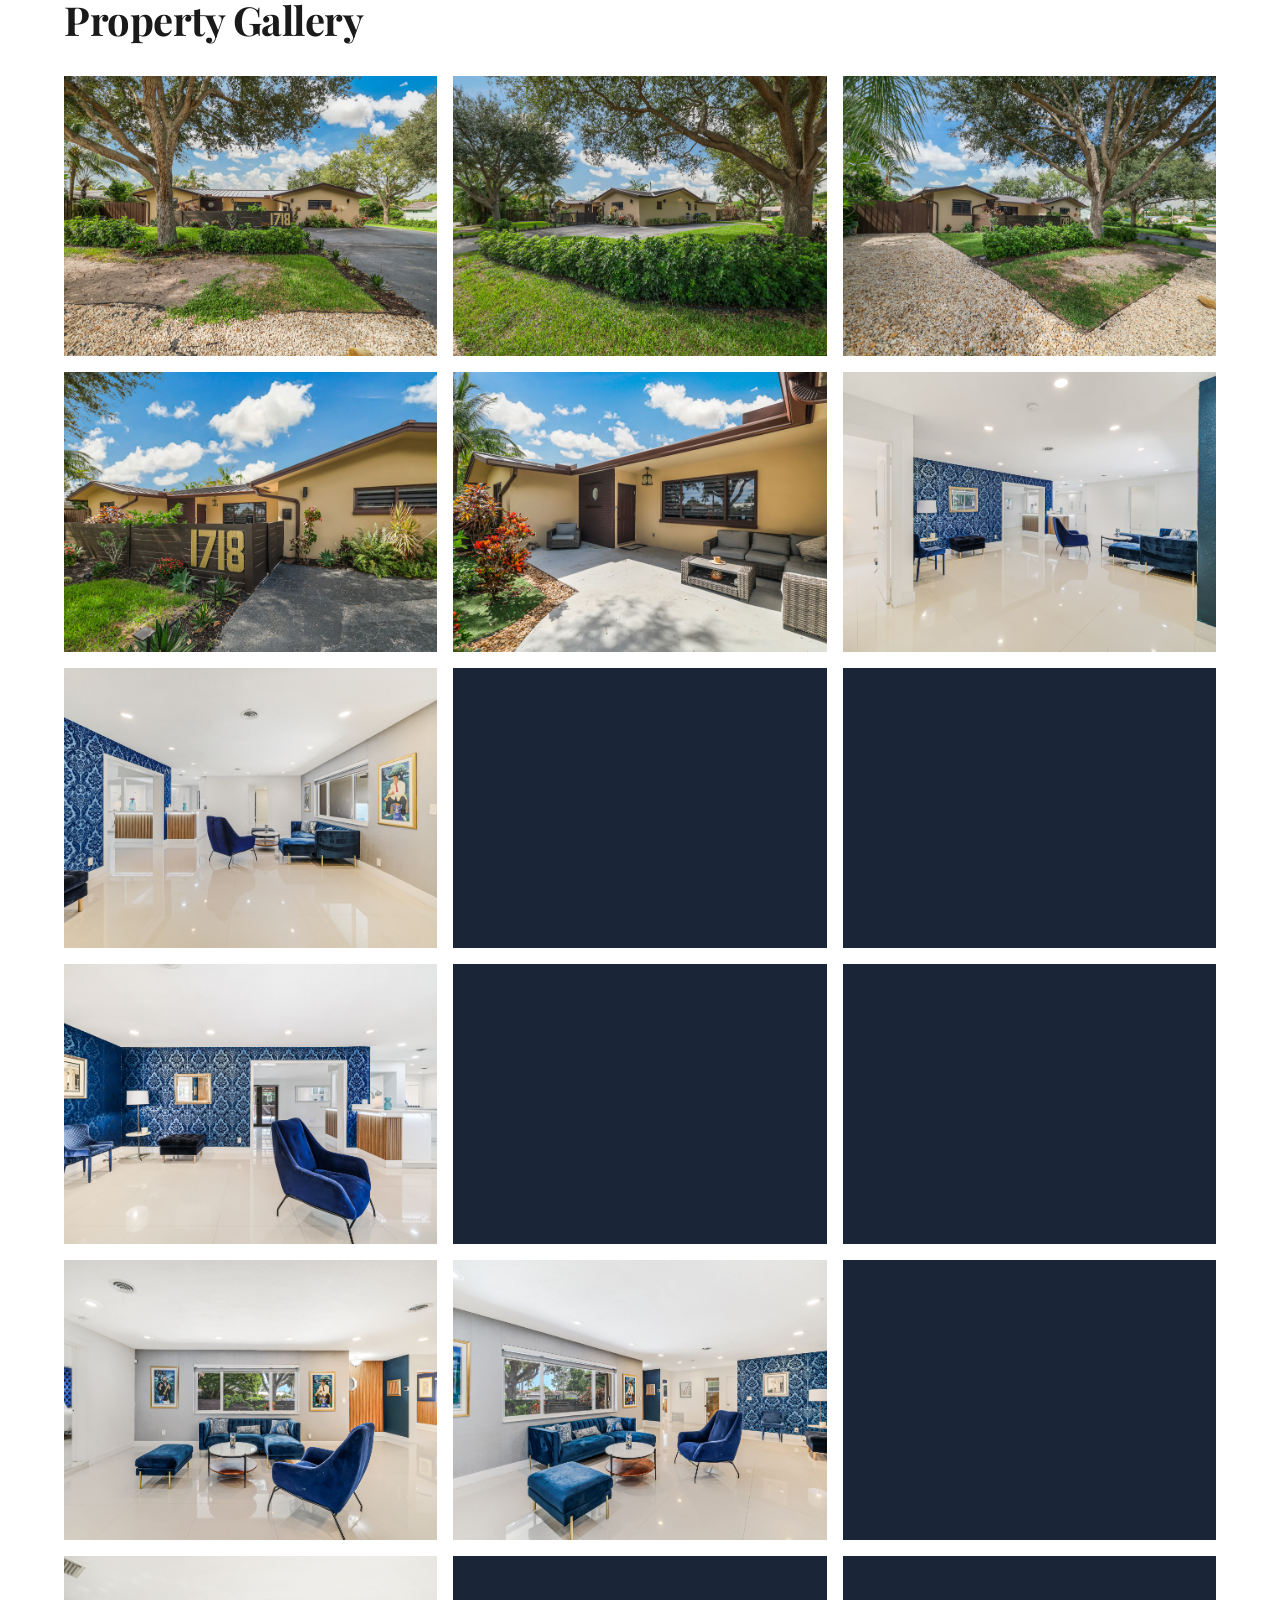
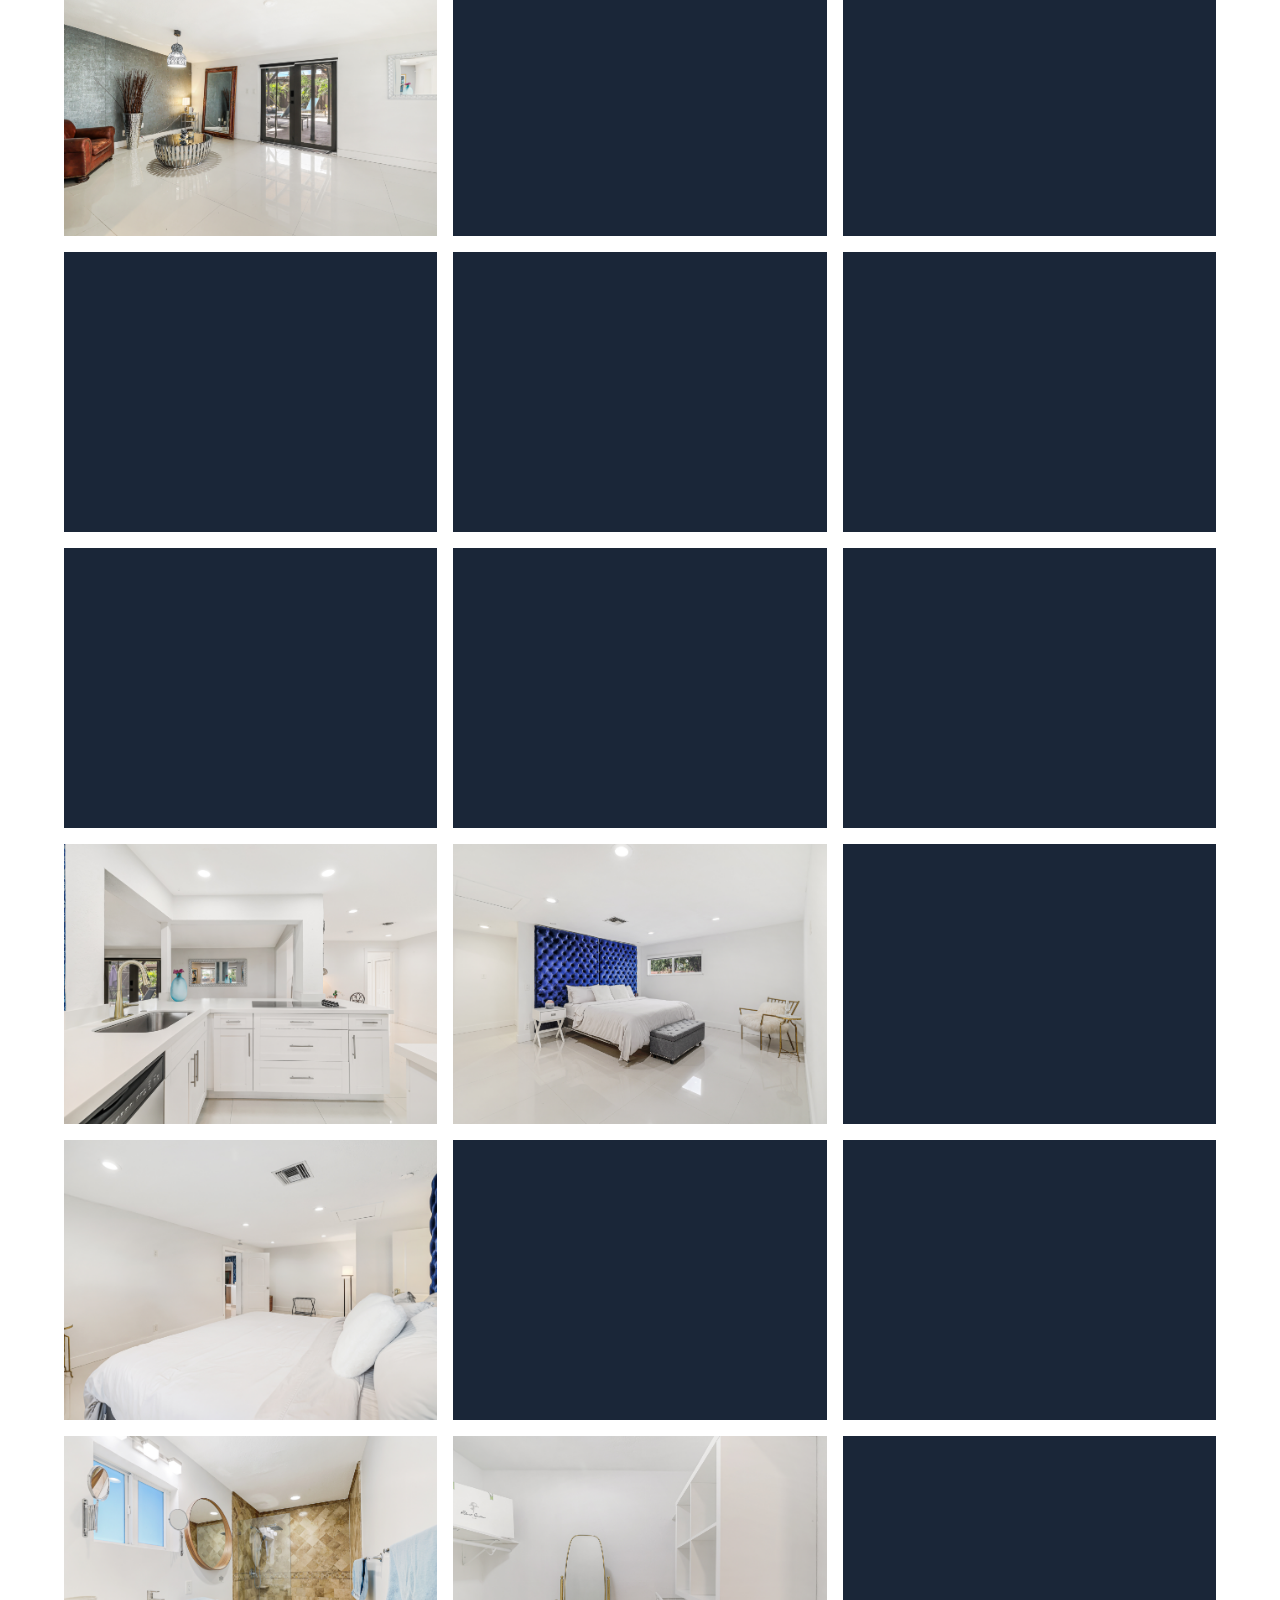
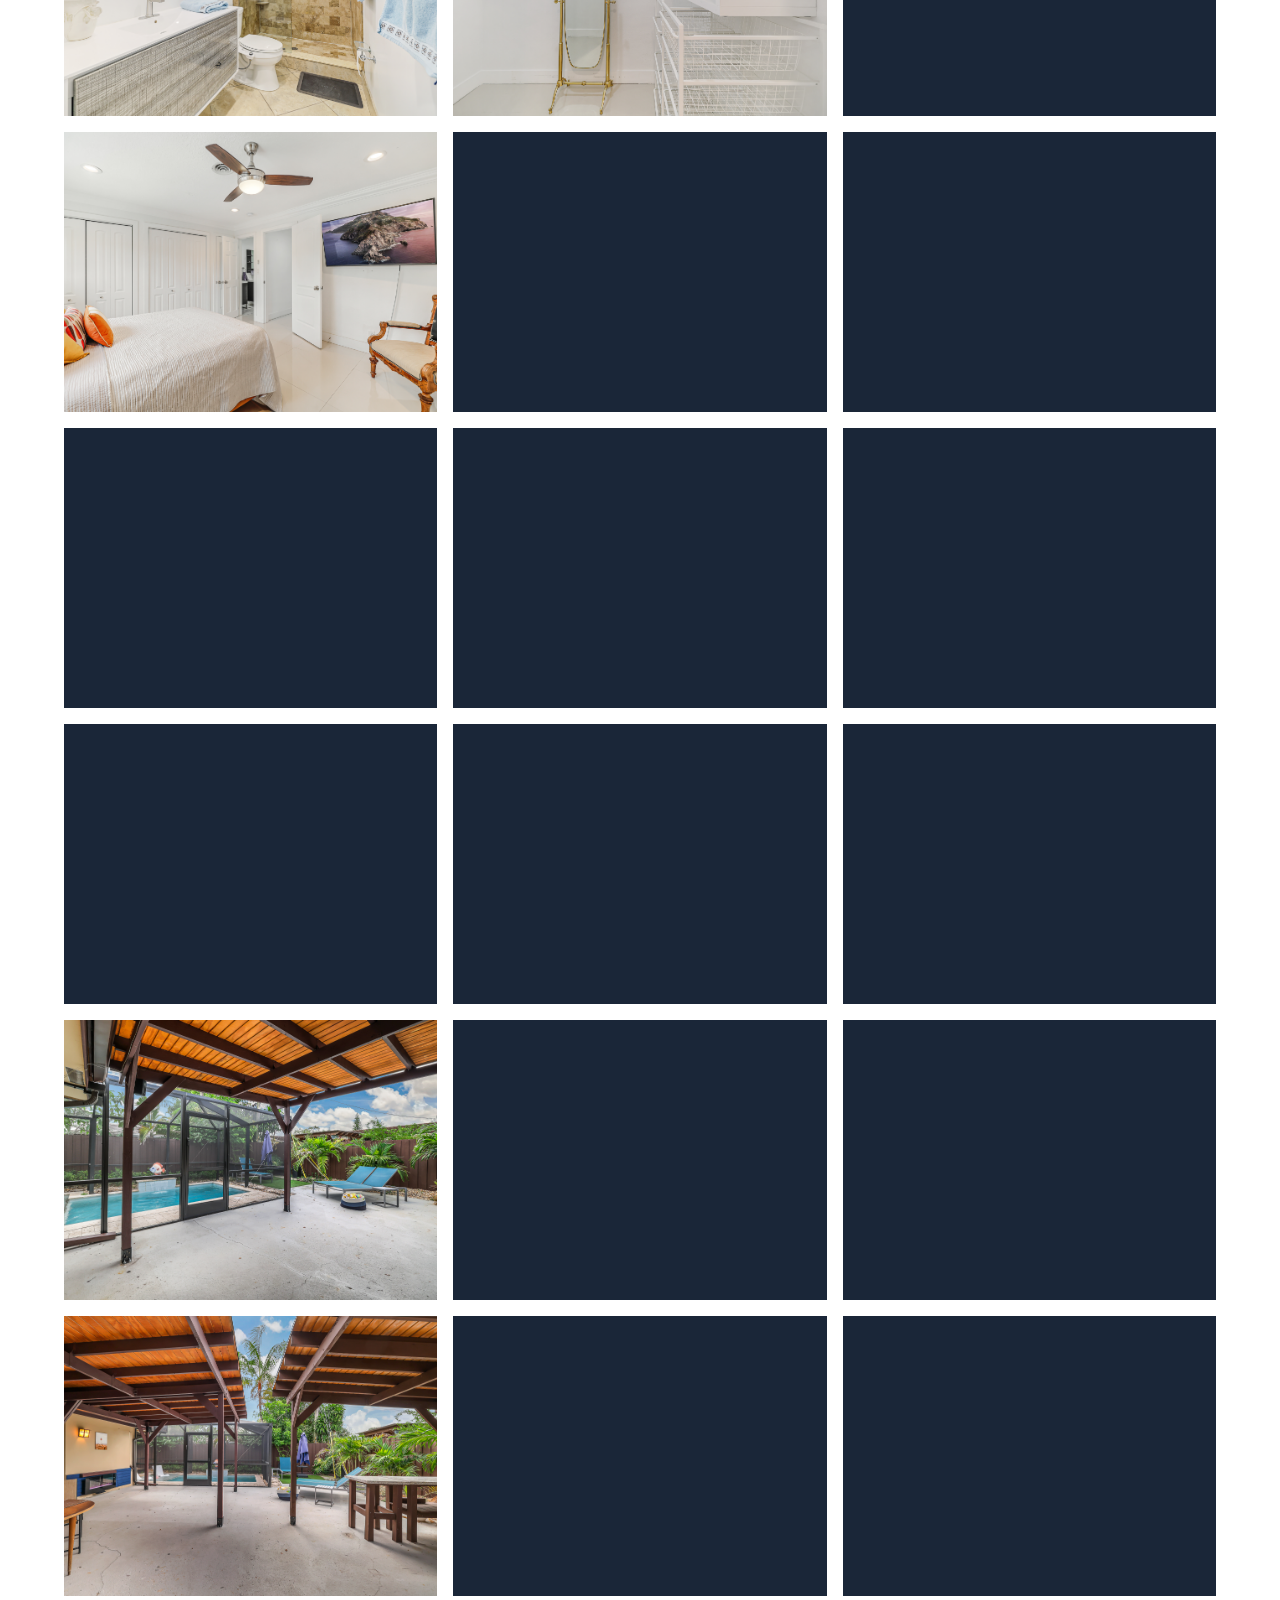
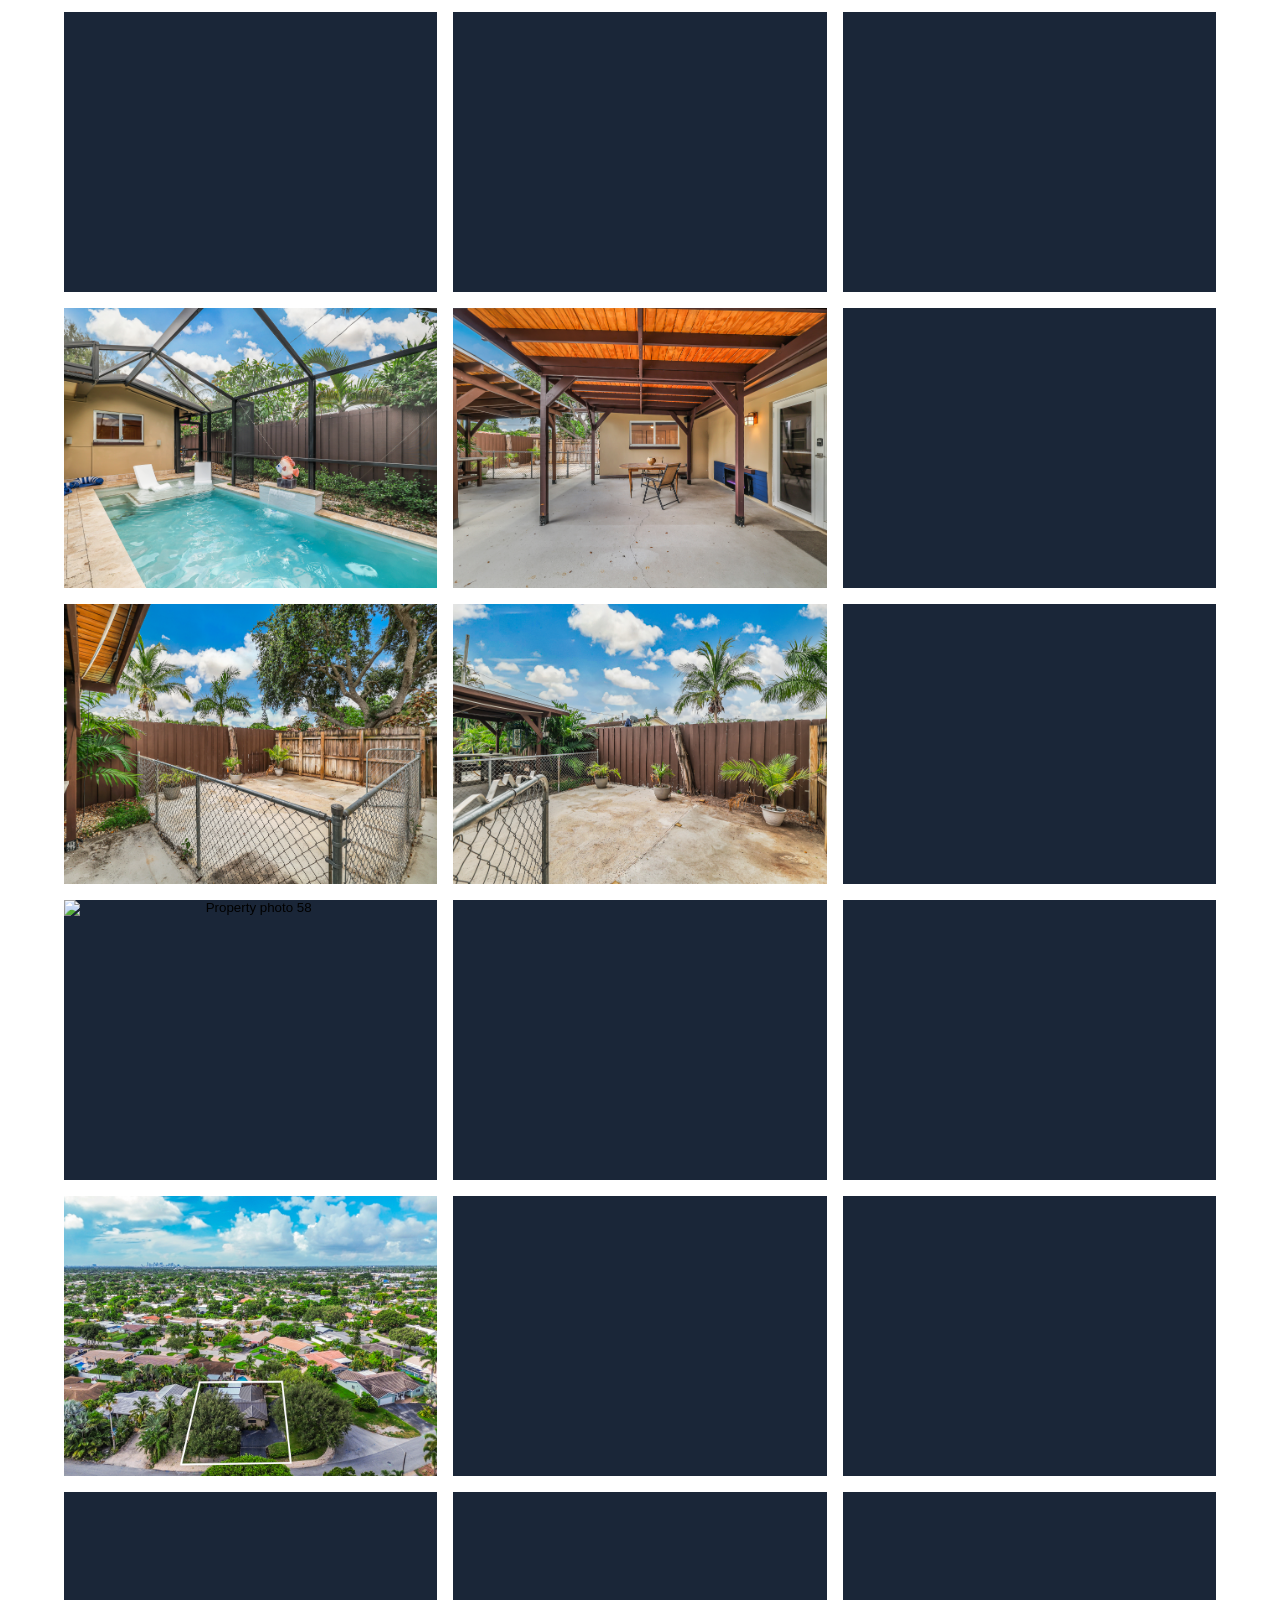
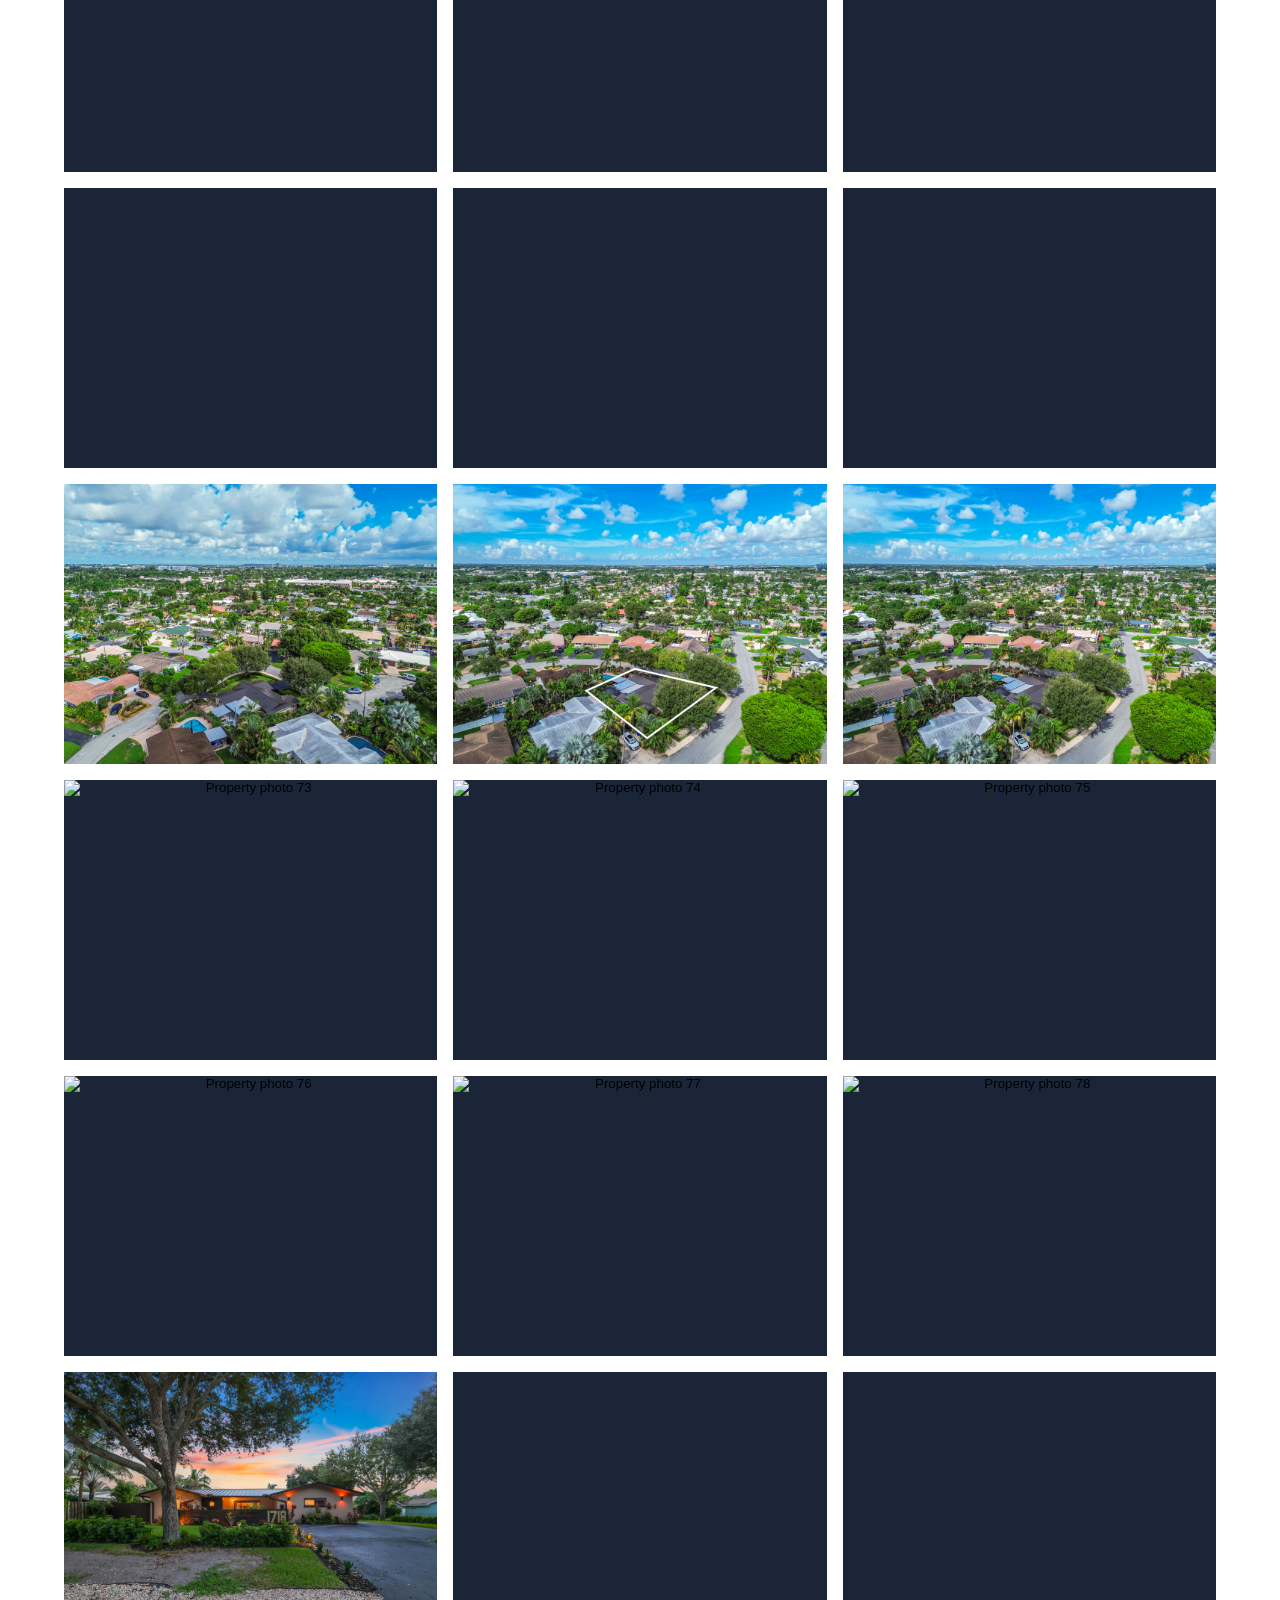
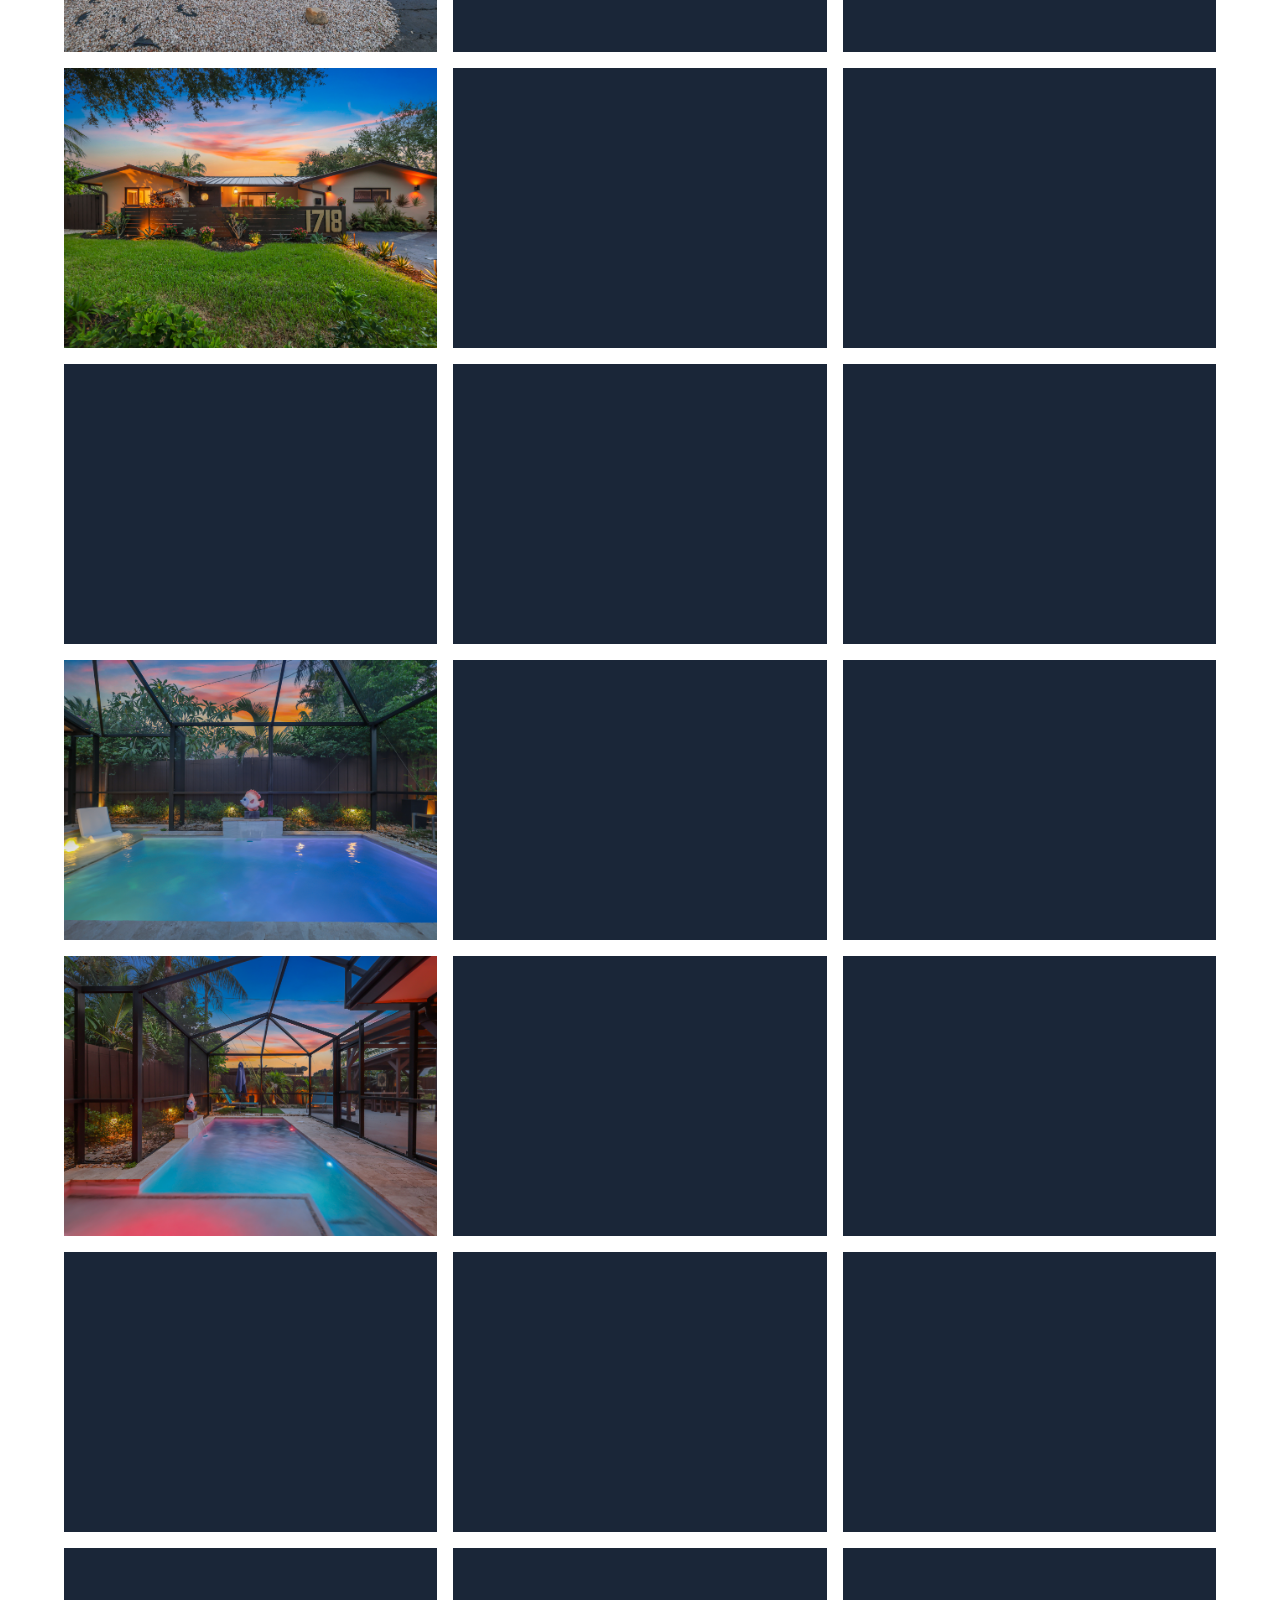
==== commit a53ece9b: "updated zillow link and status" ====
--- a/1718-ne-58th-street.html
+++ b/1718-ne-58th-street.html
@@ -67,6 +67,13 @@
                    rel="noopener noreferrer">
                     View Location
                 </a>
+
+                <a href="https://www.zillow.com/view-imx/c6407a4a-6b91-4c4d-90b4-83d53374f0fe?setAttribution=mls&amp;wl=true&amp;initialViewType=pano&amp;utm_source=dashboard"
+                   class="btn btn-secondary"
+                   target="_blank"
+                   rel="noopener noreferrer">
+                    Zillow Virtual Tour
+                </a>
             </div>
 
         </div>
@@ -108,7 +115,8 @@
                     <div><dt>Roof</dt><dd>Standing-Seam Metal Roof</dd></div>
                     <div><dt>Storm Protection</dt><dd>Impact-Rated Doors & Sliders</dd></div>
                     <div><dt>Outdoor Living</dt><dd>Waterfall, Sunshelf, Bubblers & Pergola</dd></div>
-                    <div><dt>Status</dt><dd>Private Sale Opportunity</dd></div>
+                    <div><dt>Status</dt><dd>Active</dd></div>
+                    <div><dt>MLS Number</dt><dd>A12082011</dd></div>
                 </dl>
 
             </aside>
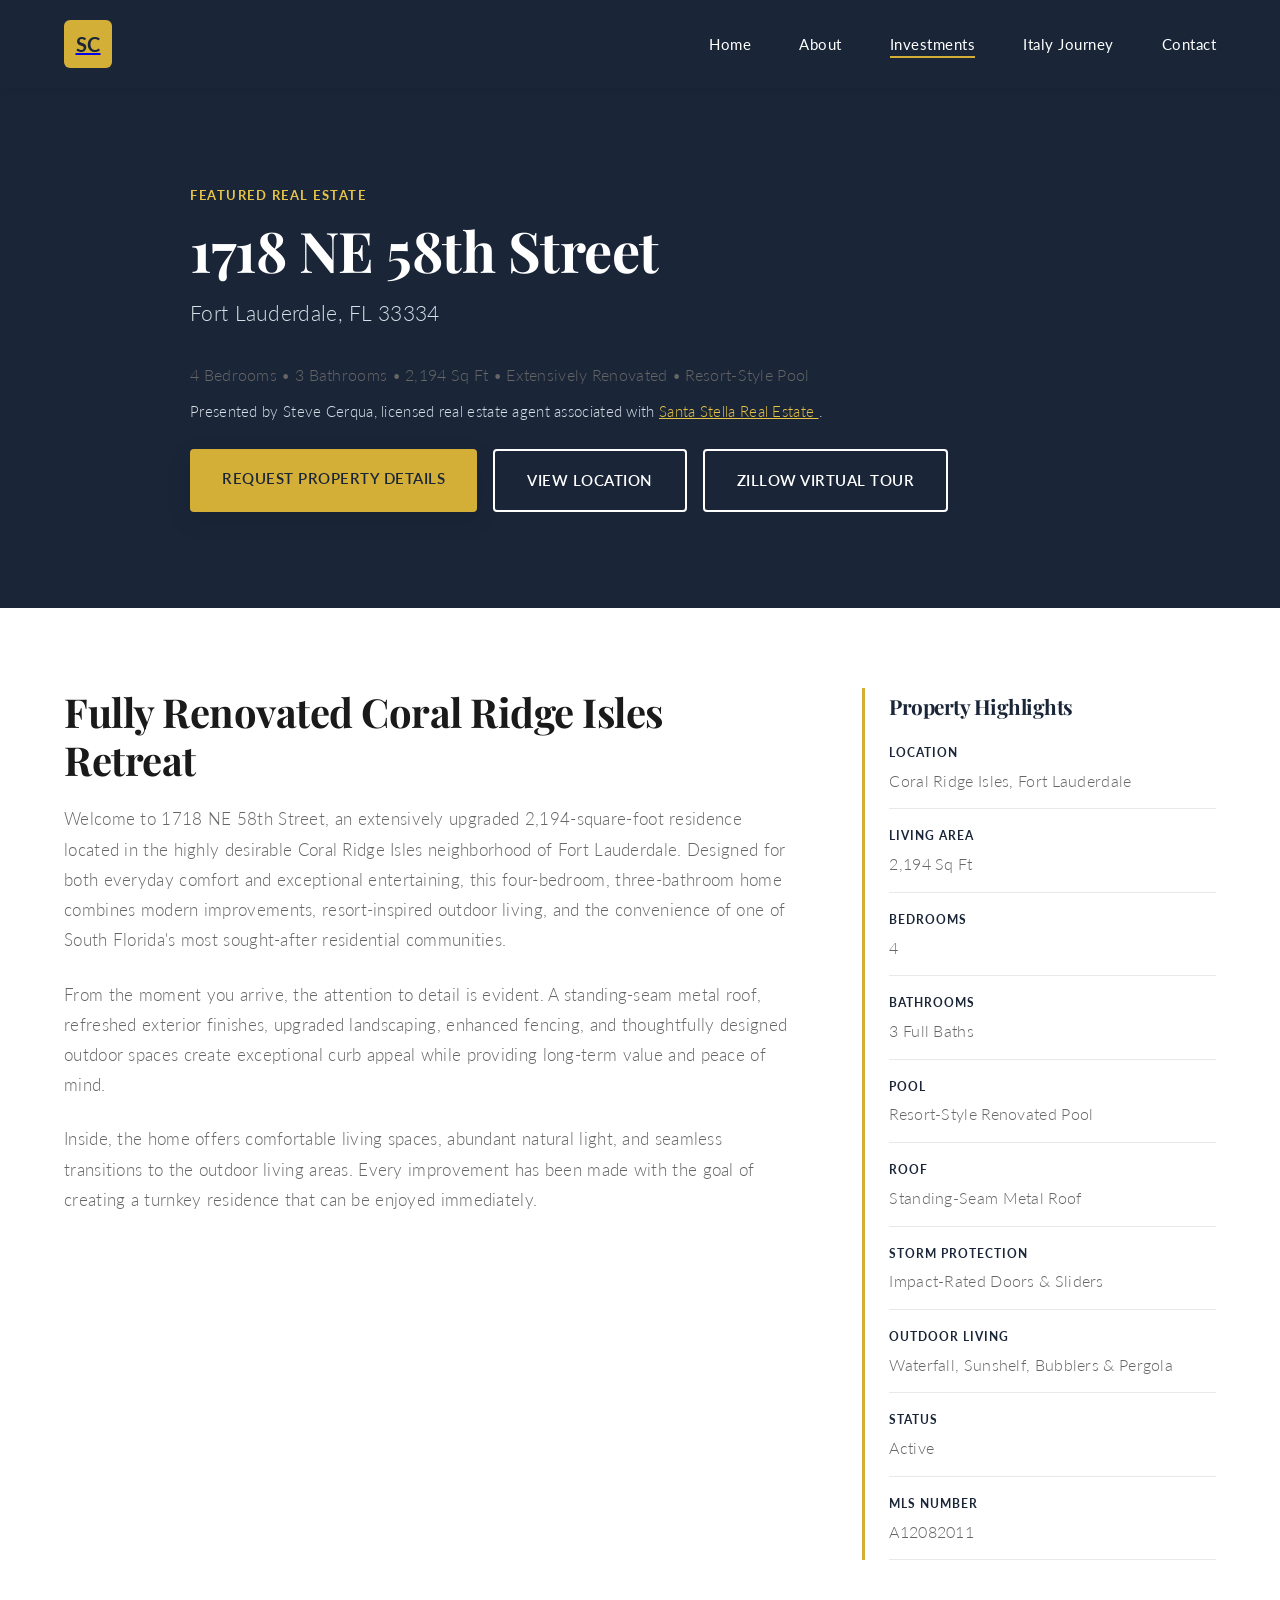
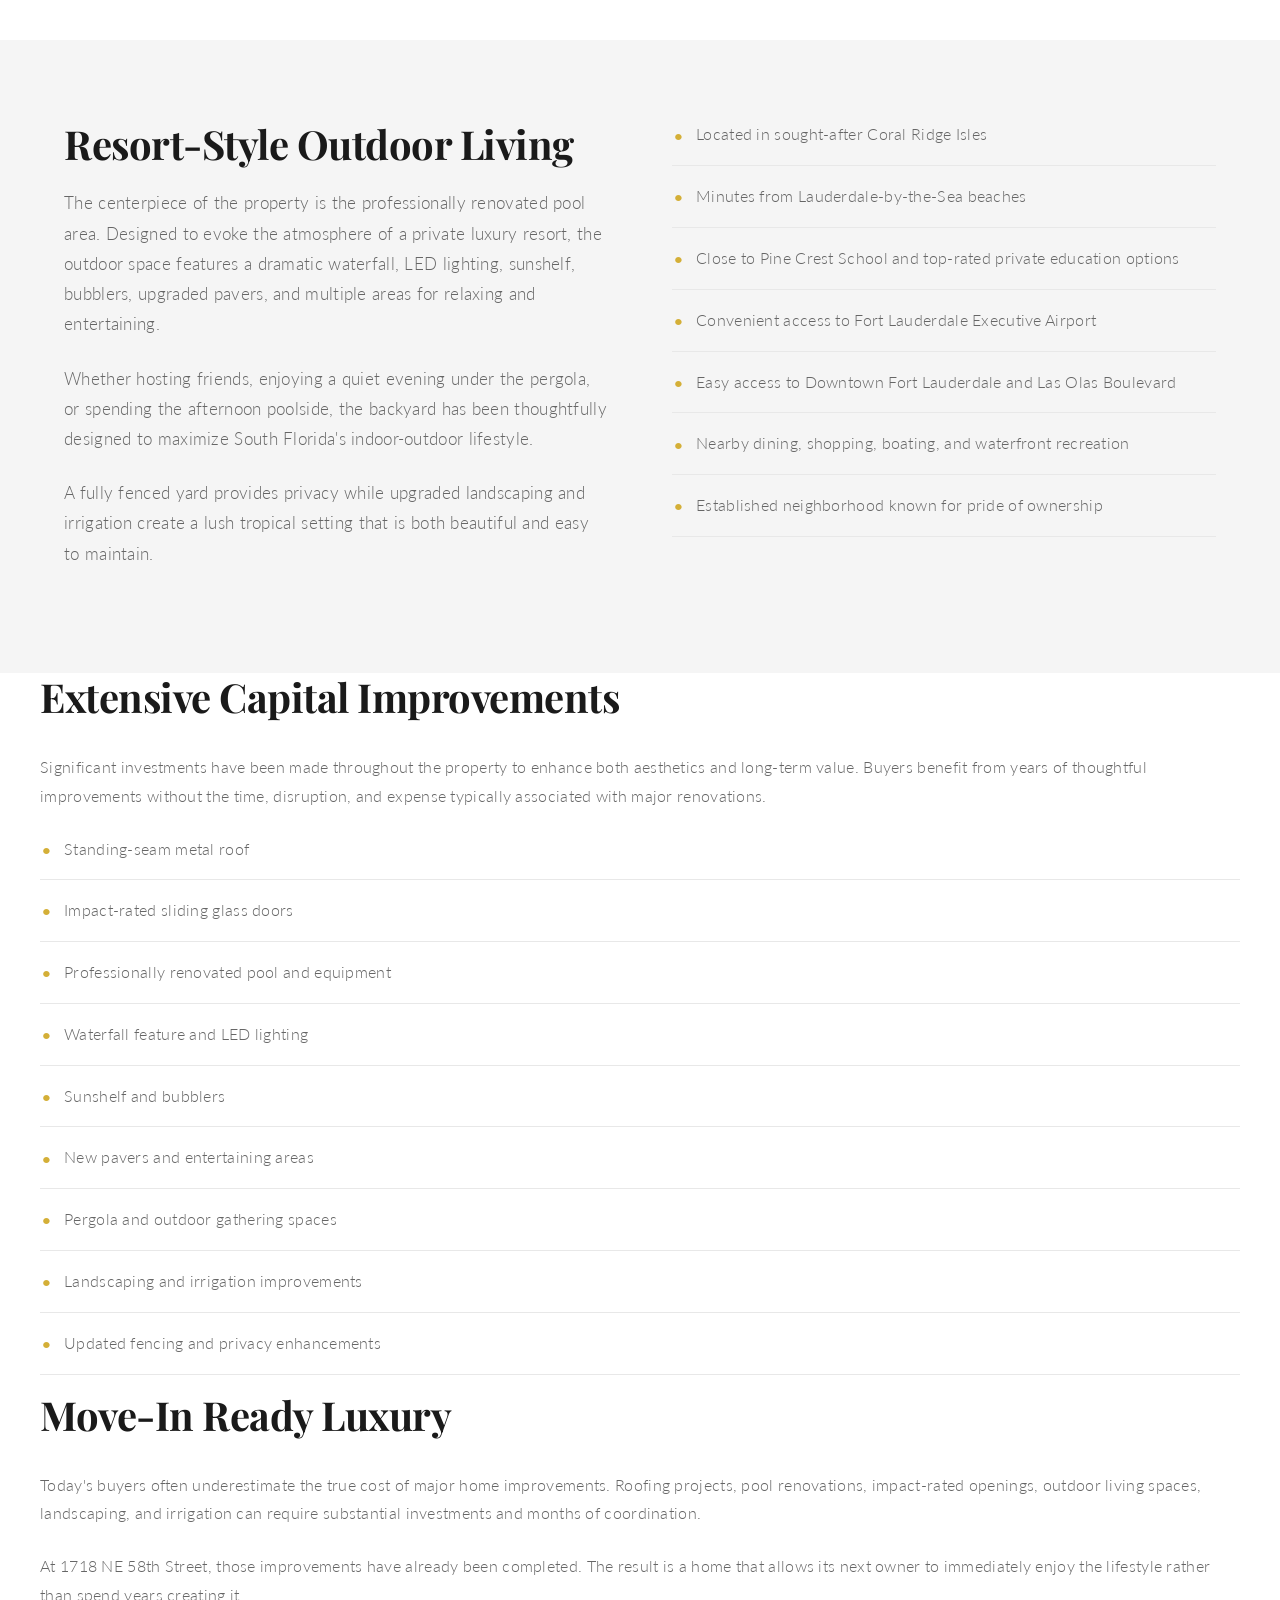
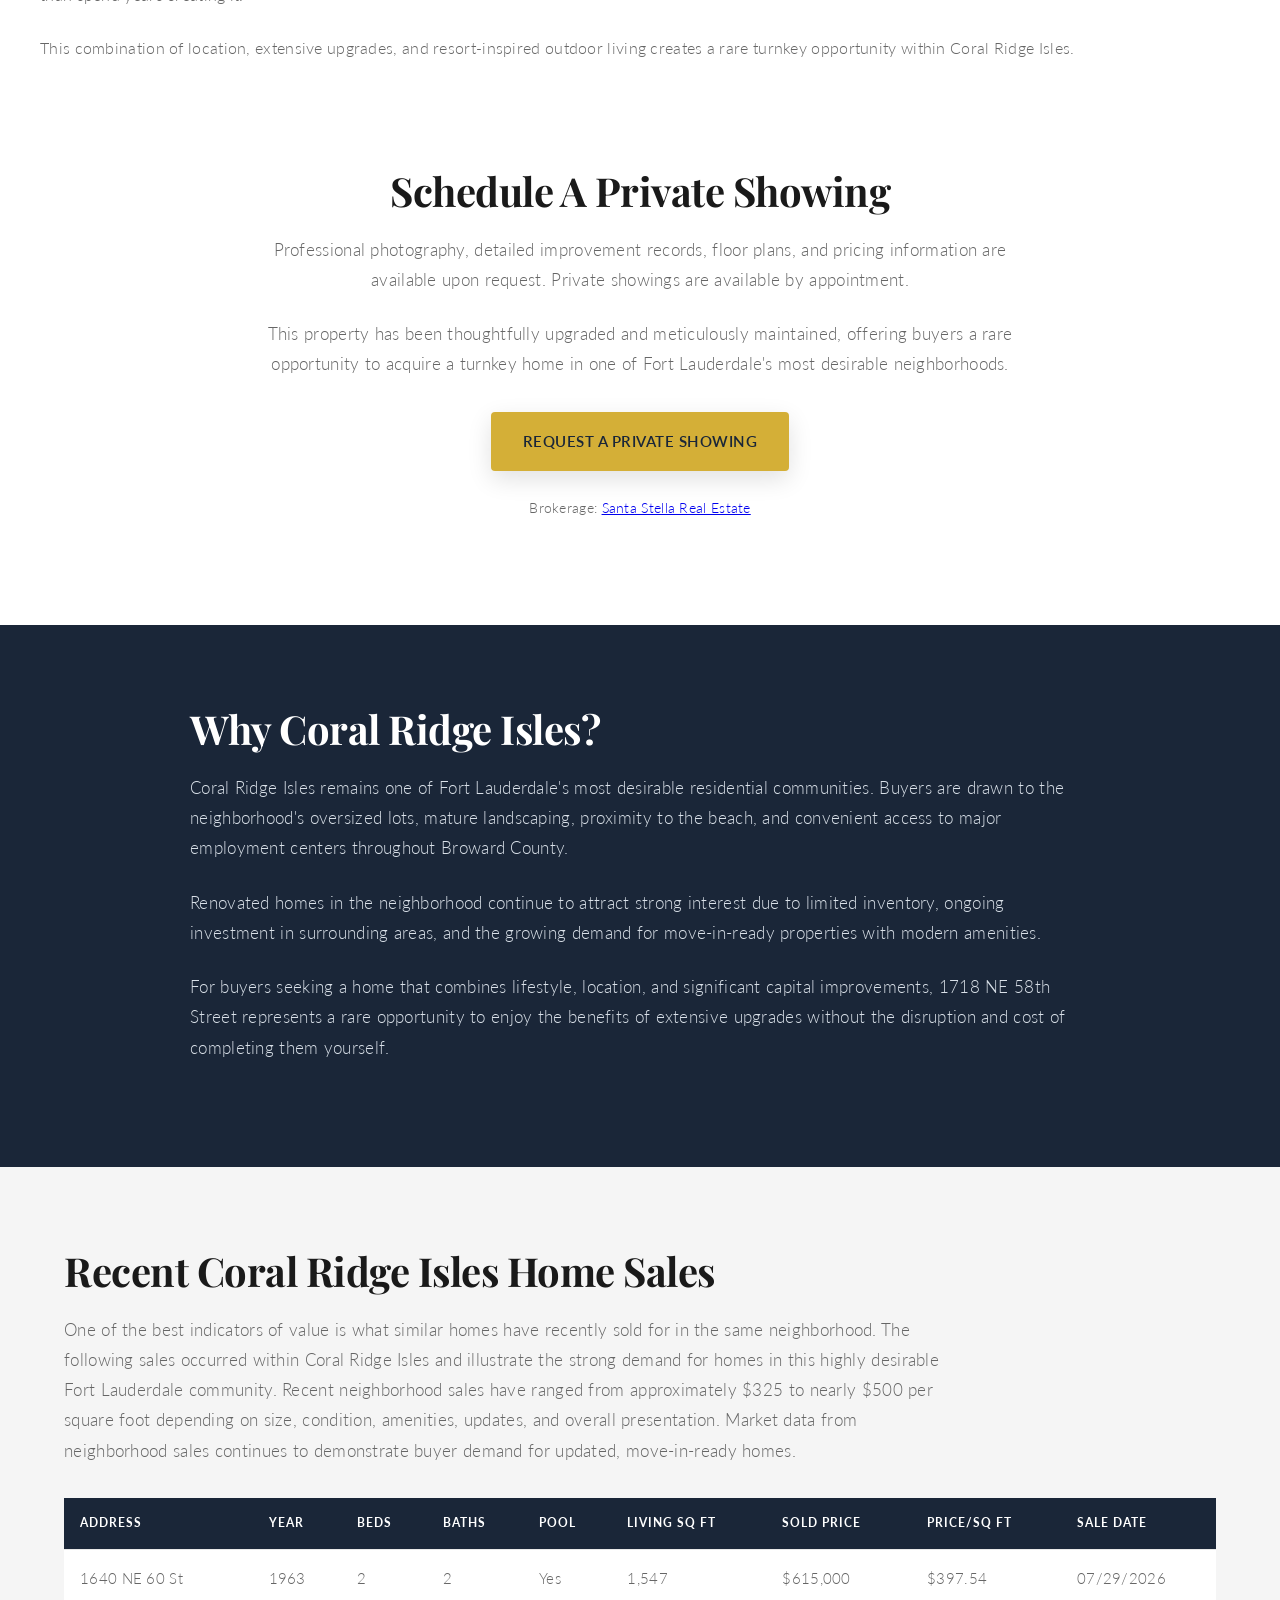
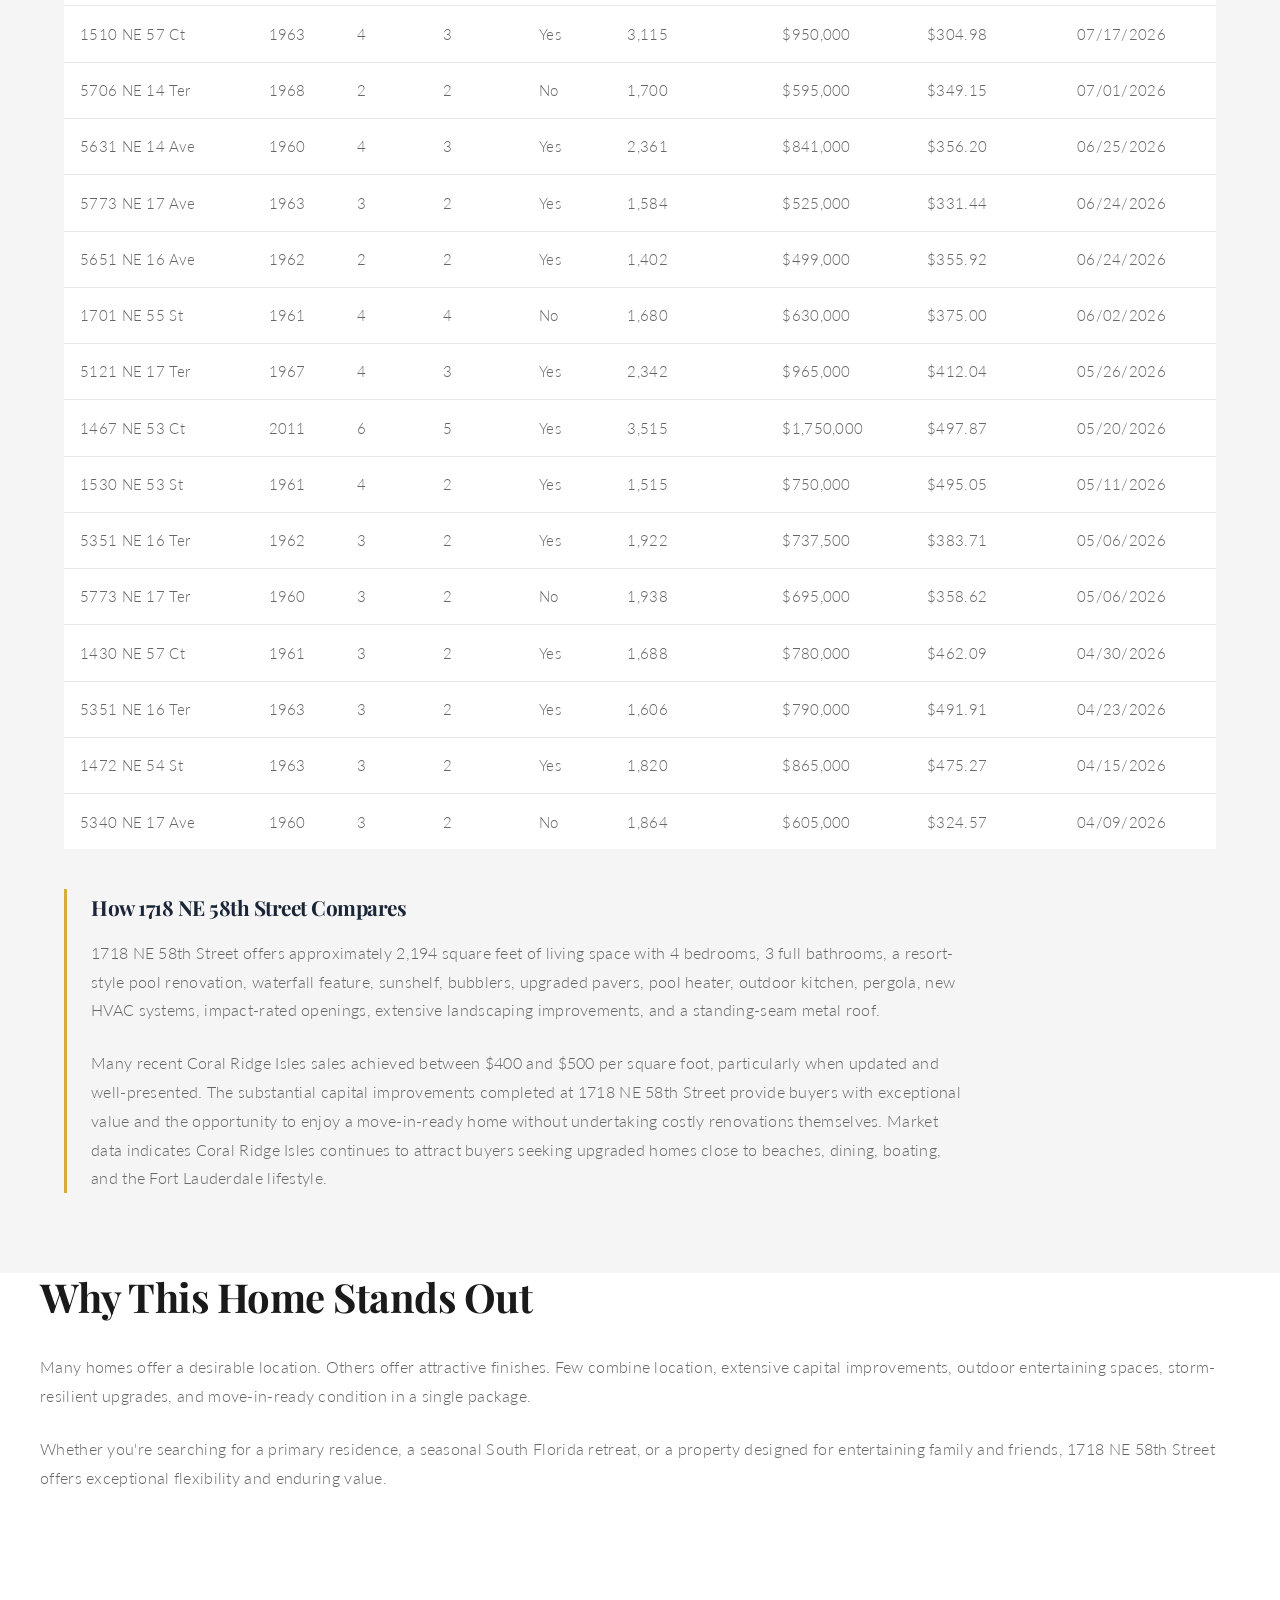
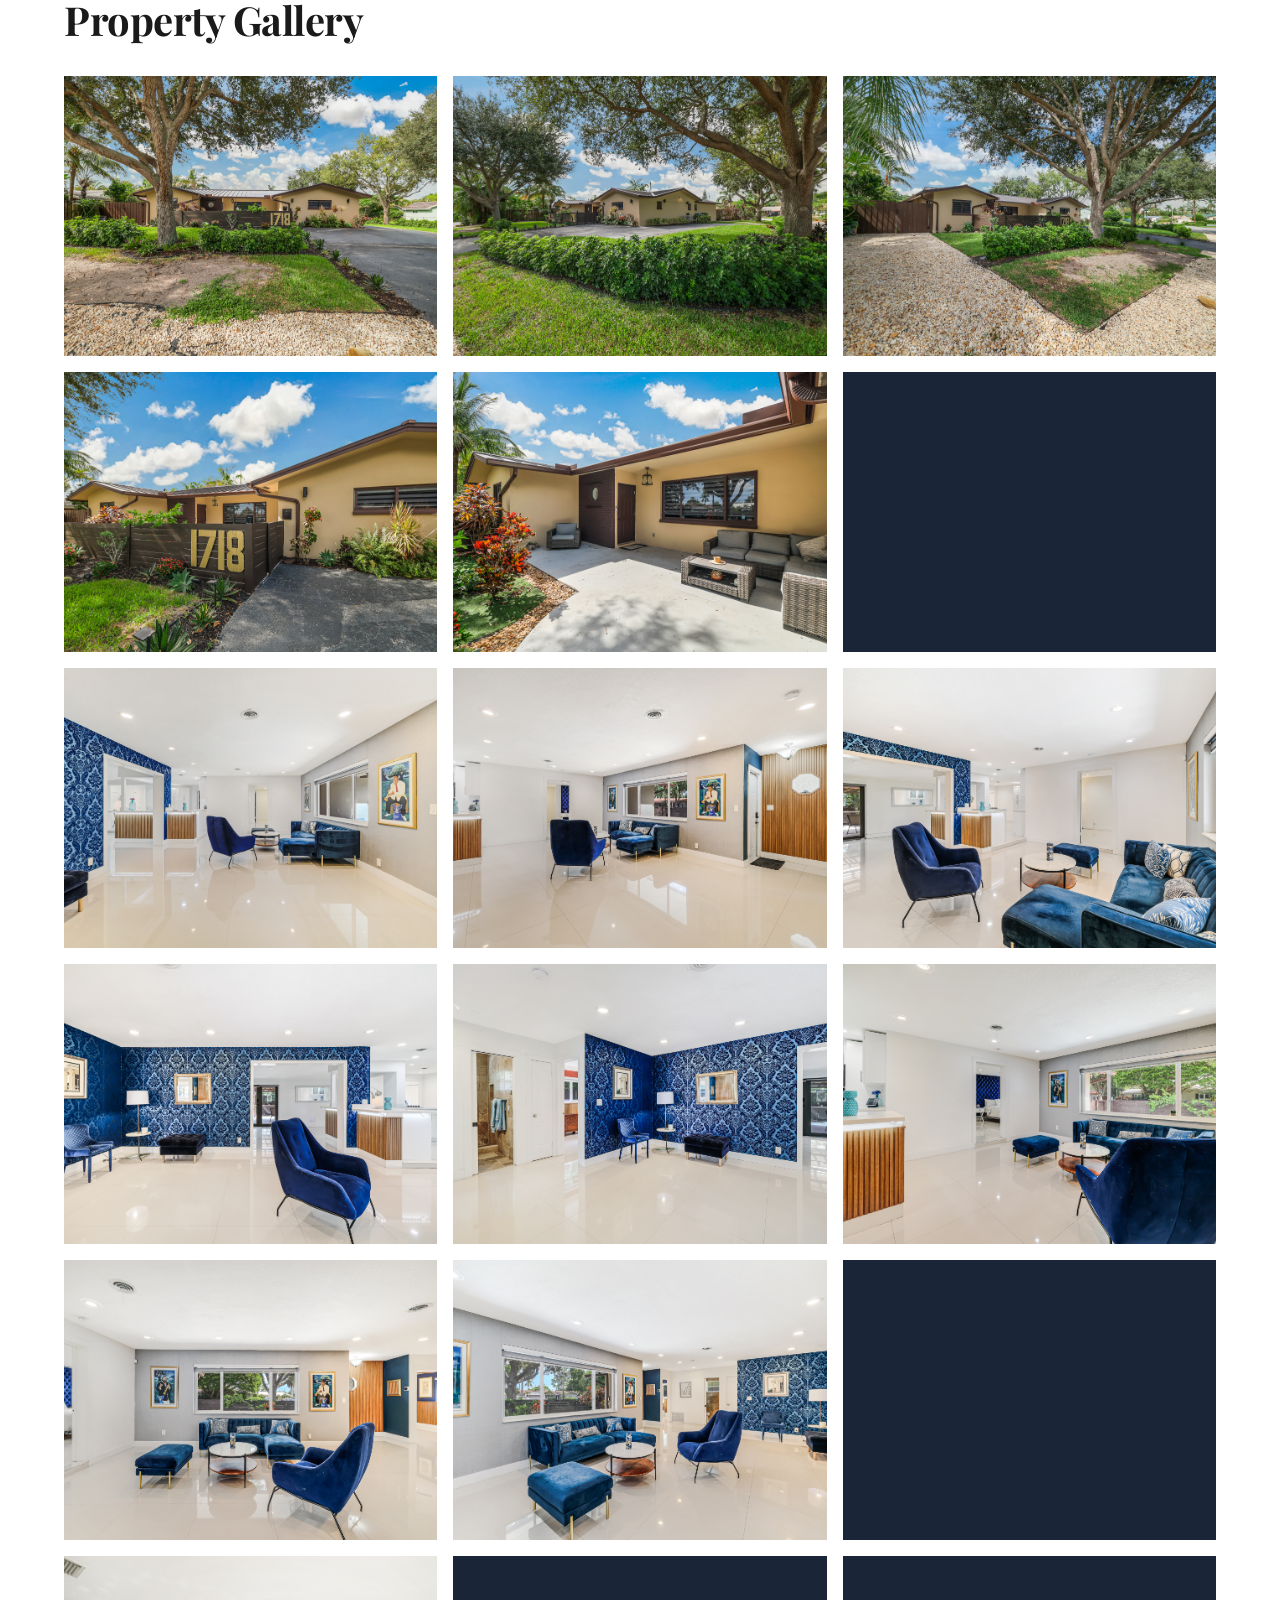
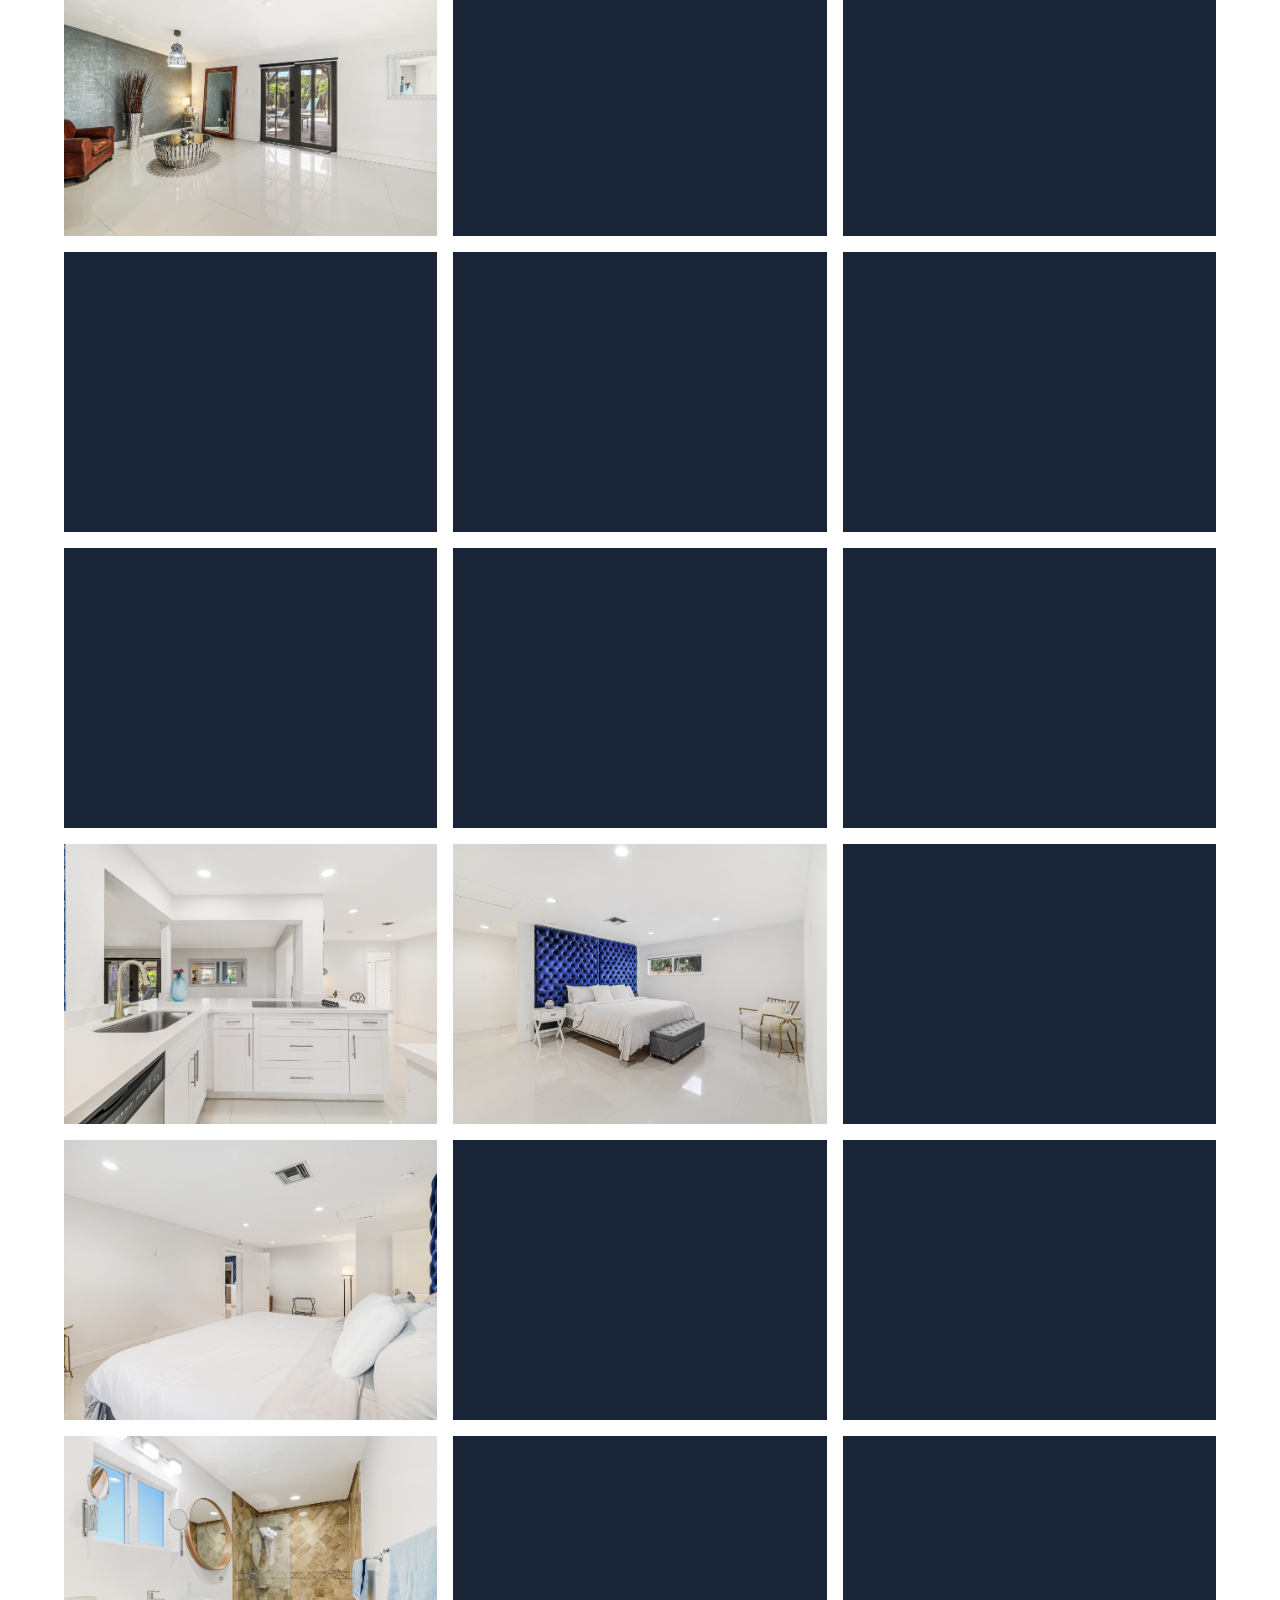
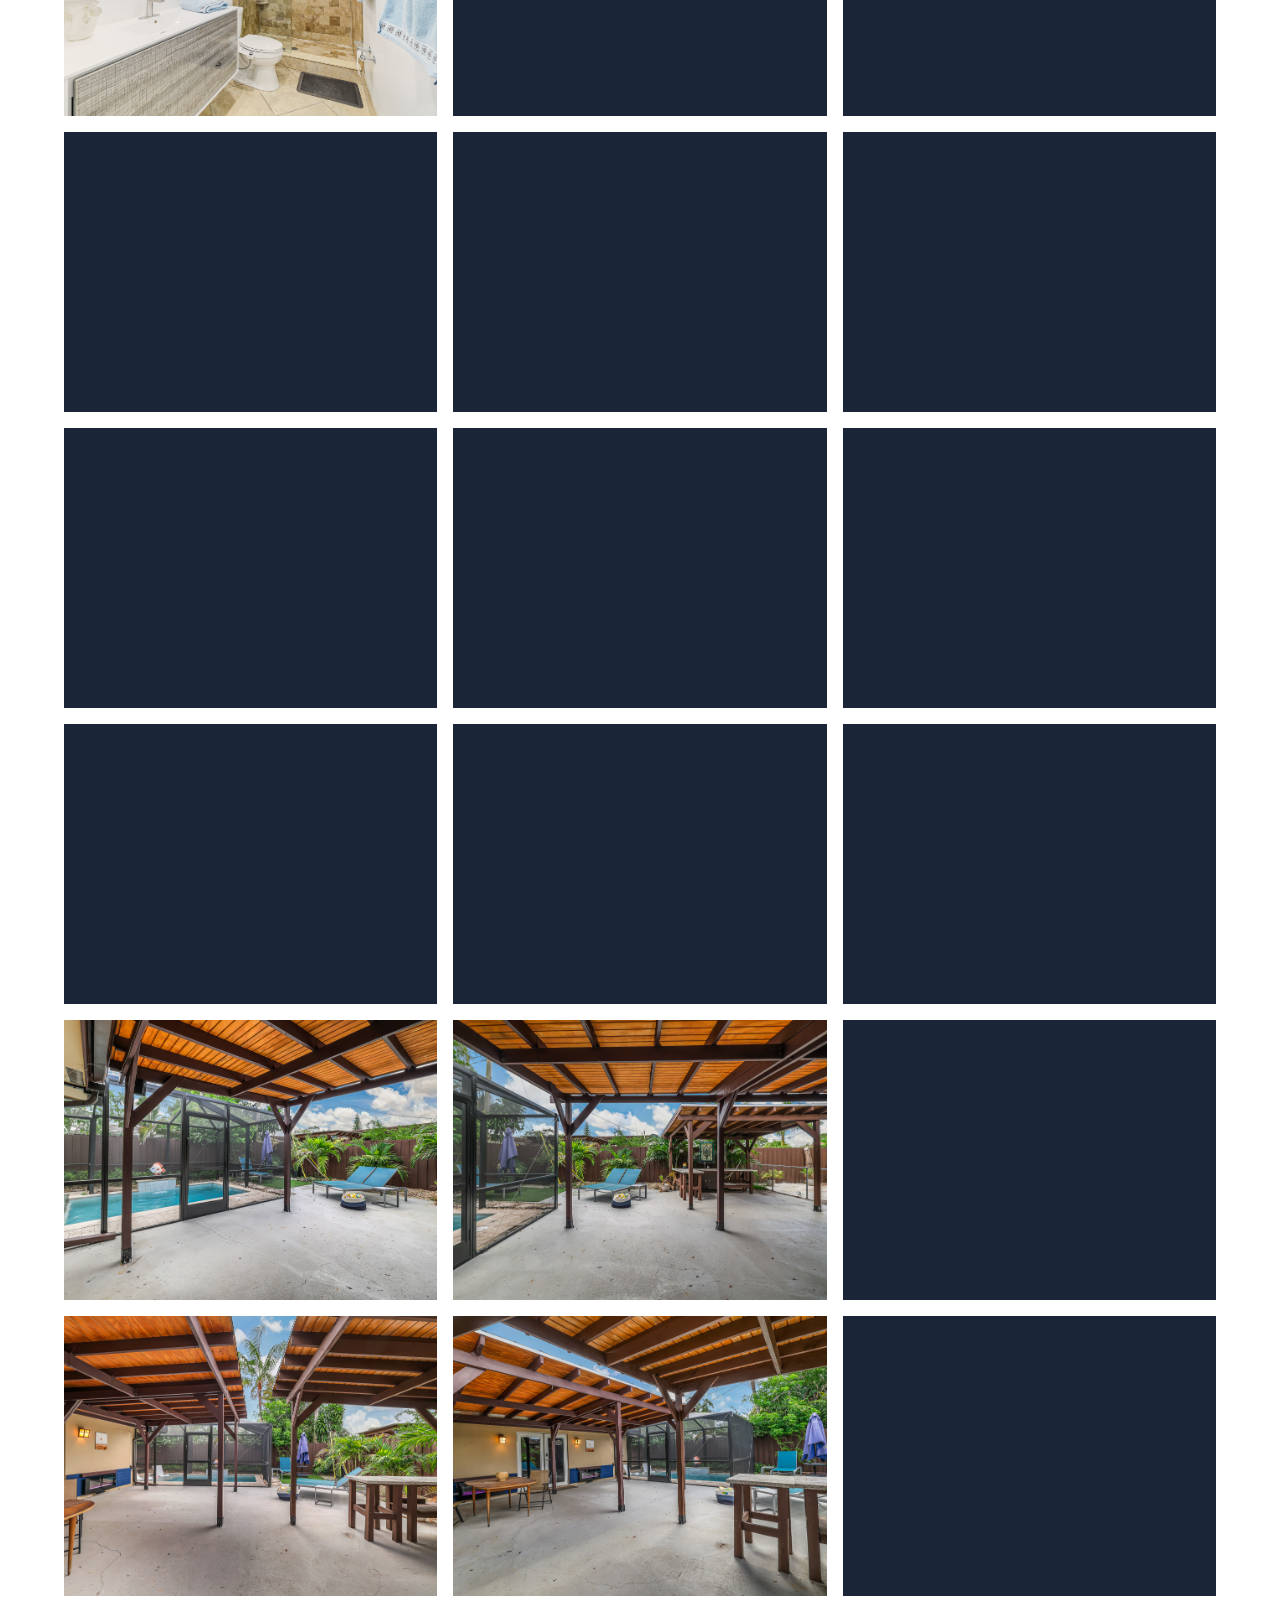
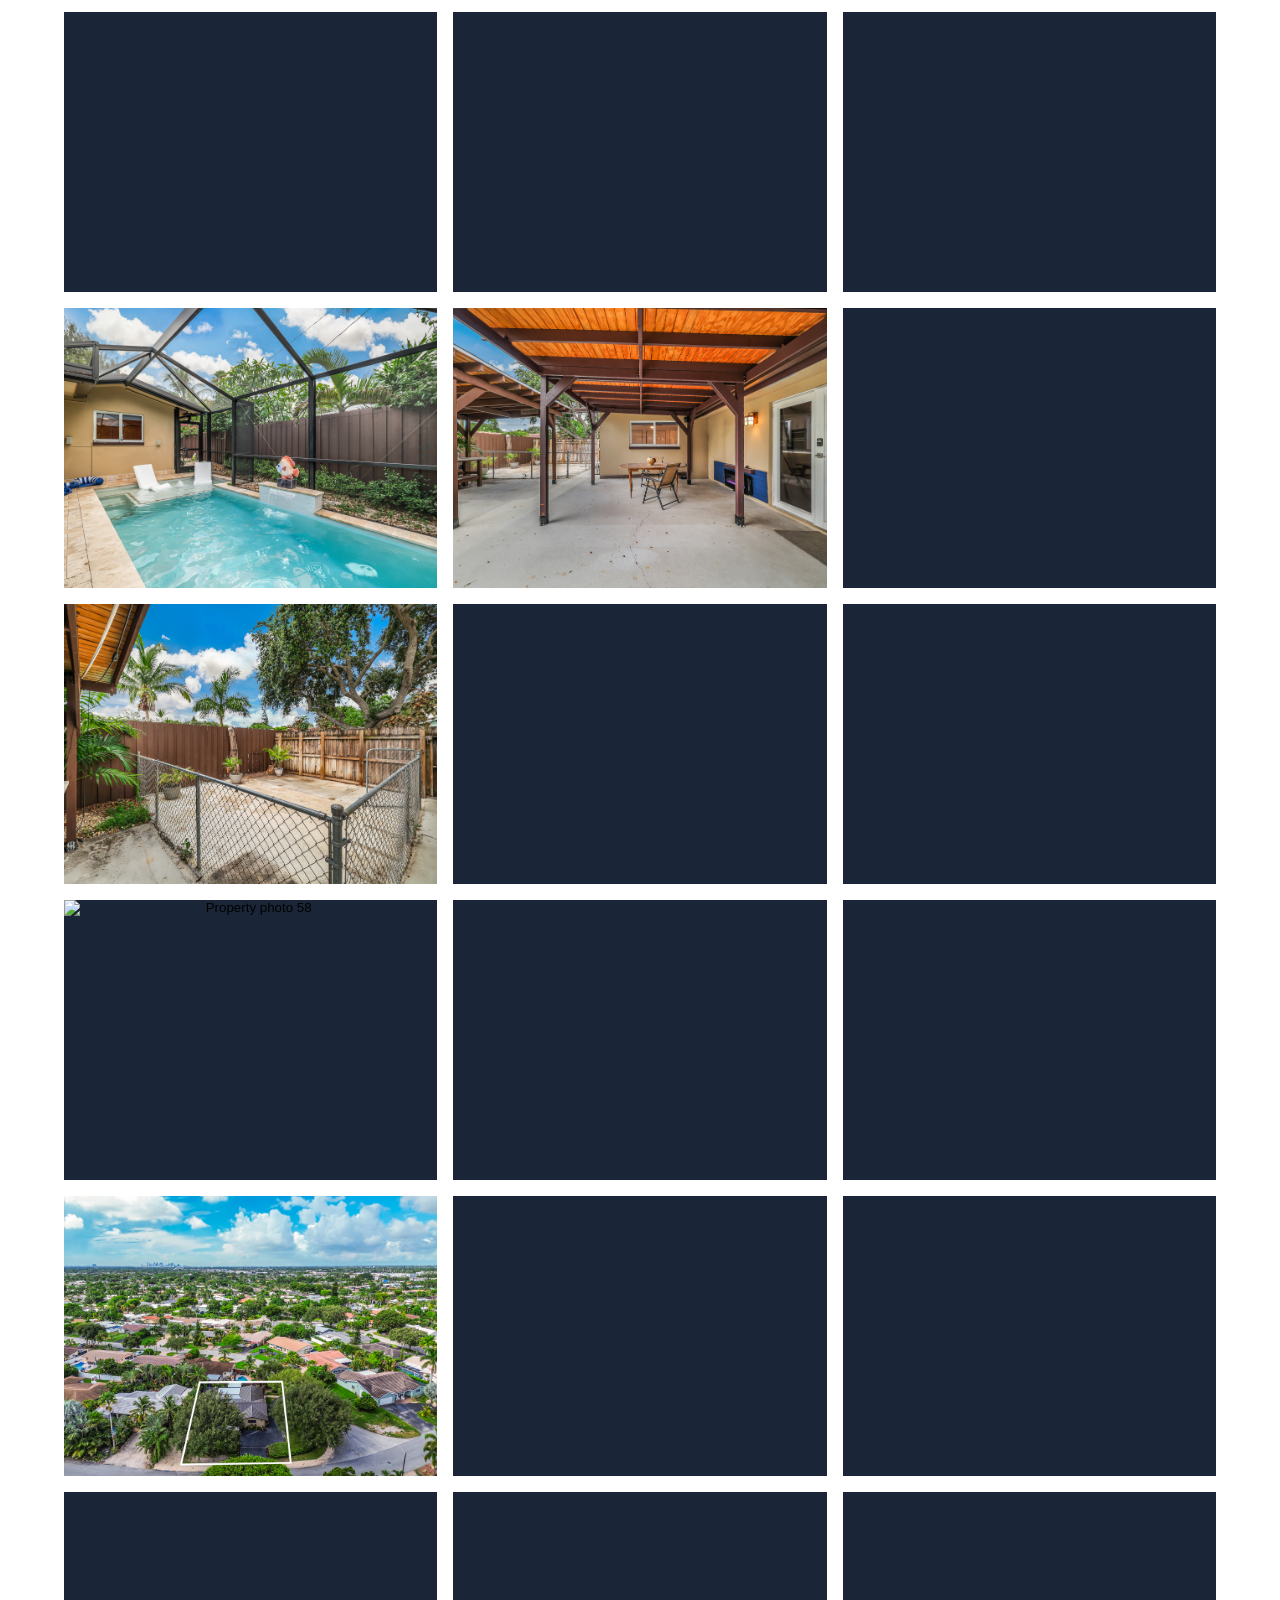
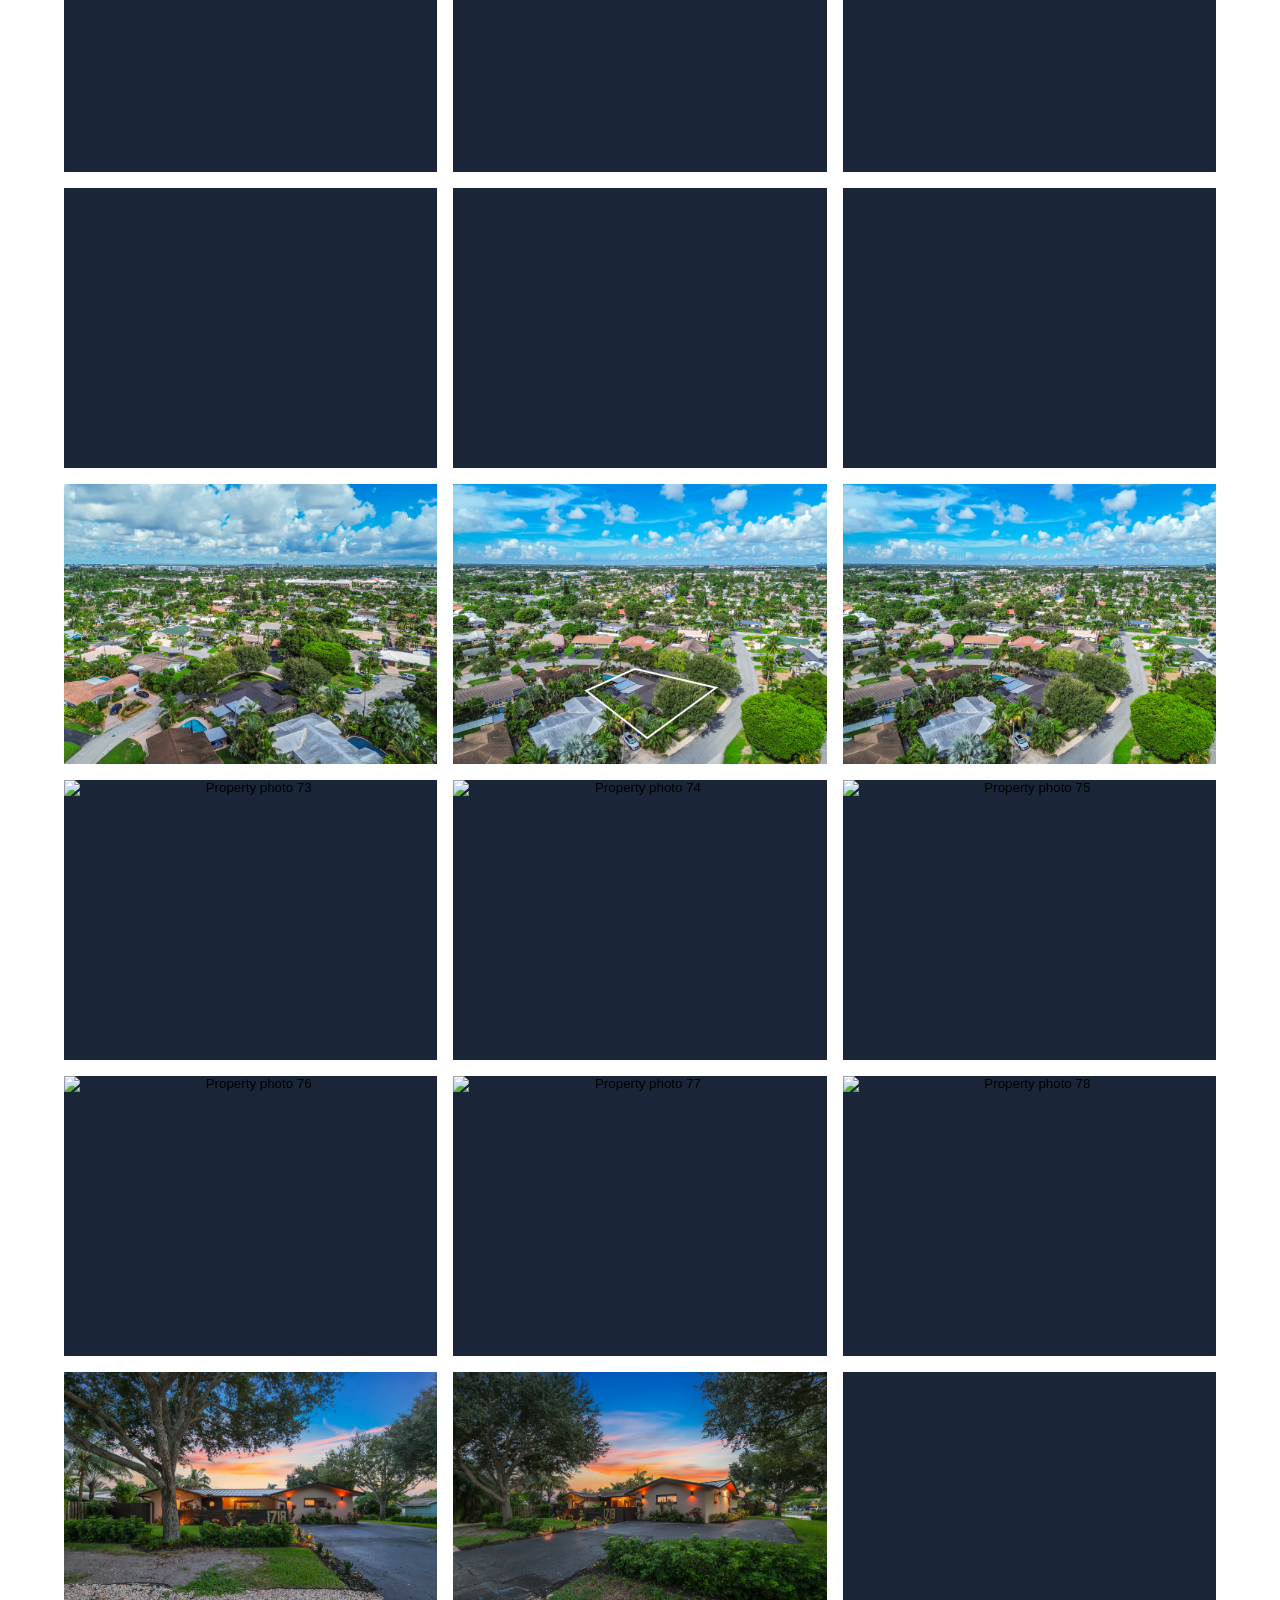
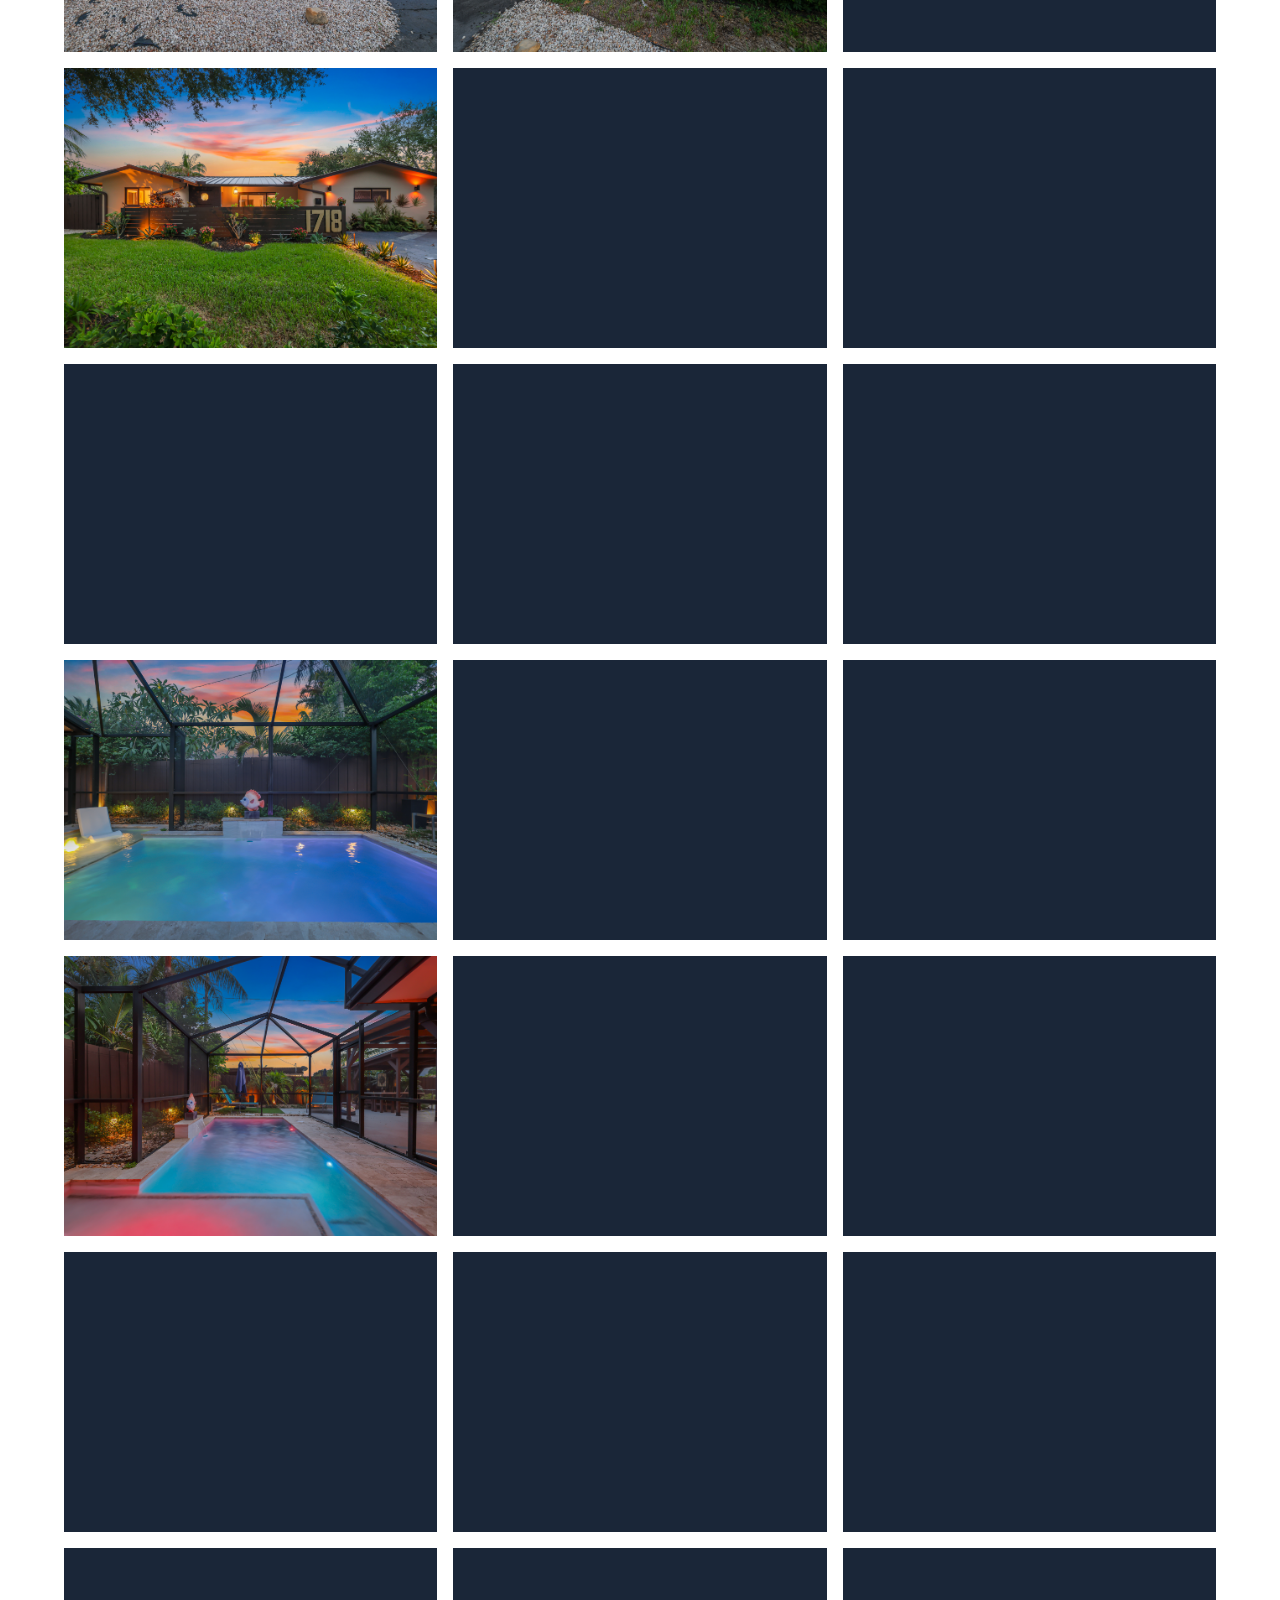
==== commit 4d34e1b0: "favicon added" ====
--- a/1718-ne-58th-street.html
+++ b/1718-ne-58th-street.html
@@ -3,6 +3,7 @@
 <head>
     <meta charset="UTF-8">
     <meta name="viewport" content="width=device-width, initial-scale=1.0">
+    <link rel="icon" href="favicon.svg" type="image/svg+xml">
     <meta name="description" content="Fully renovated 4-bedroom, 3-bathroom home in Coral Ridge Isles, Fort Lauderdale. 2,194 square feet featuring a resort-style pool, metal roof, impact-rated openings, and extensive upgrades.">
     <title>1718 NE 58th Street | Fort Lauderdale, FL</title>
 
